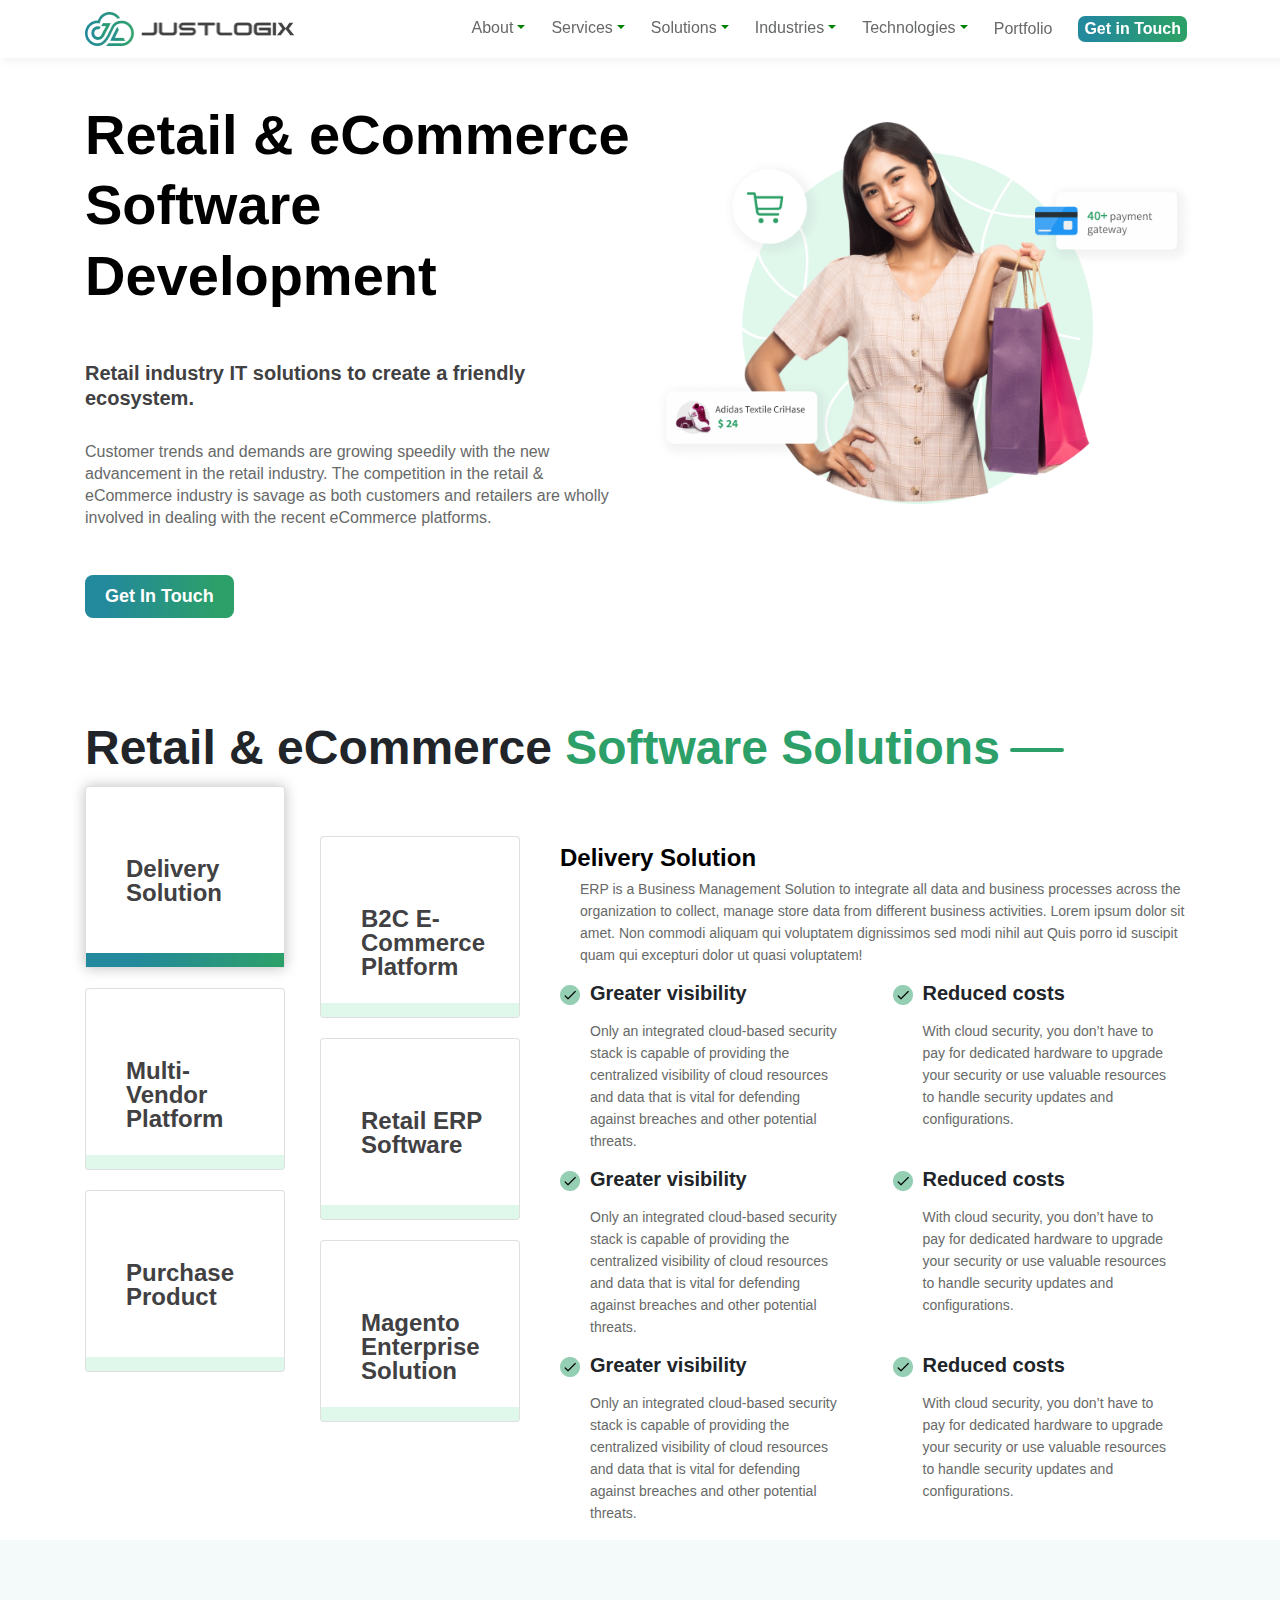
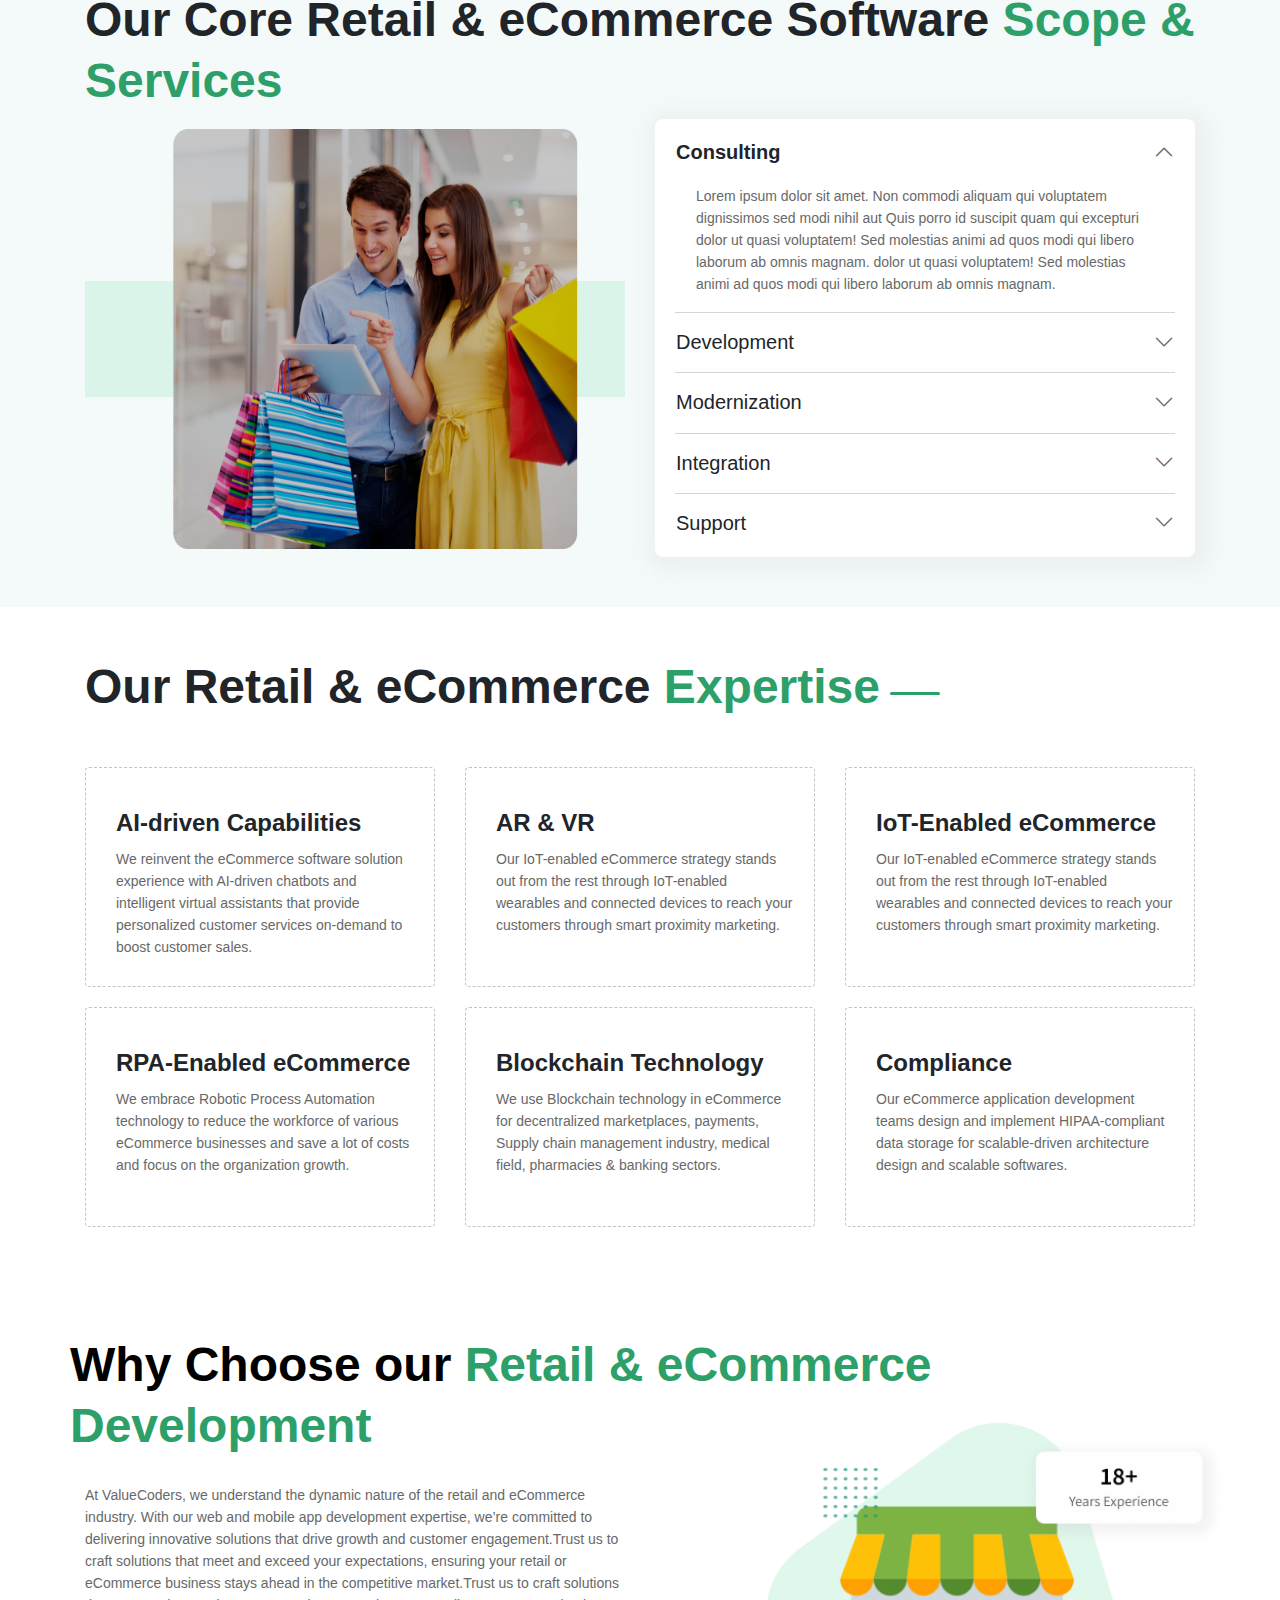
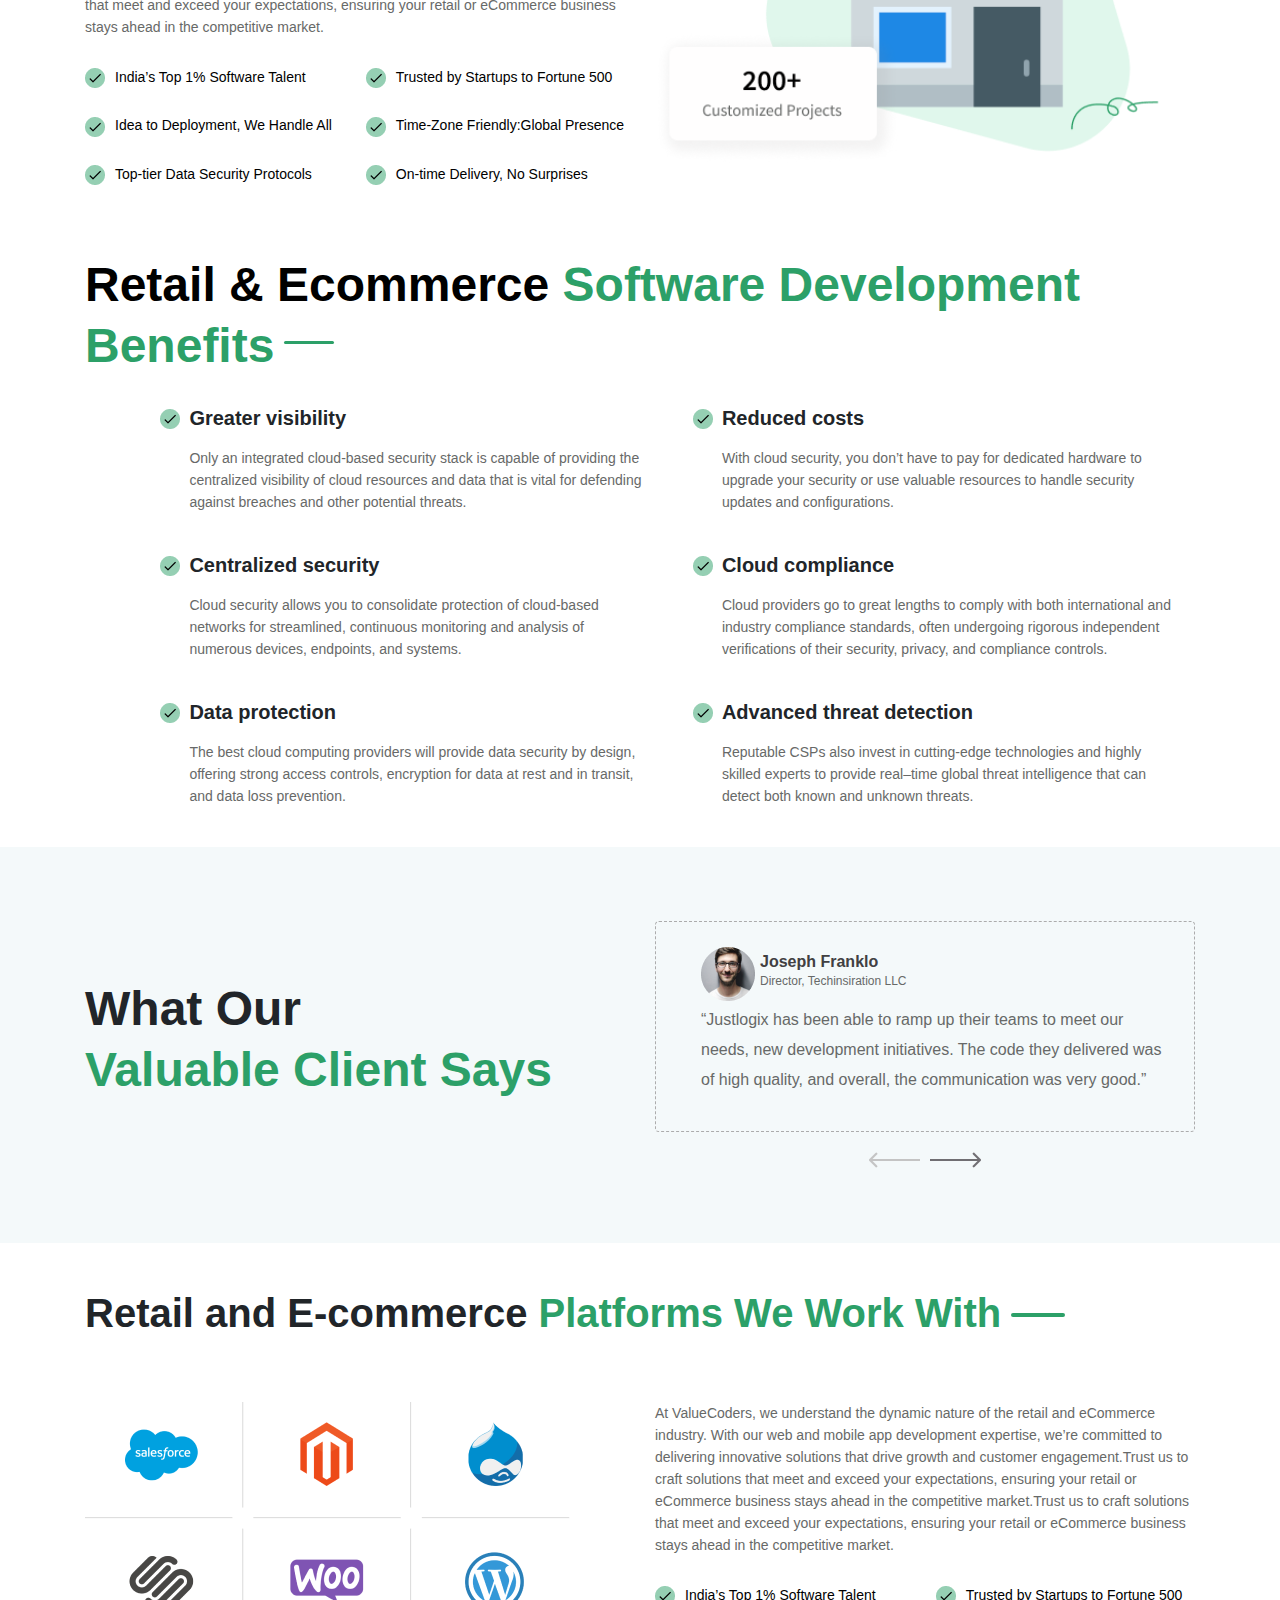
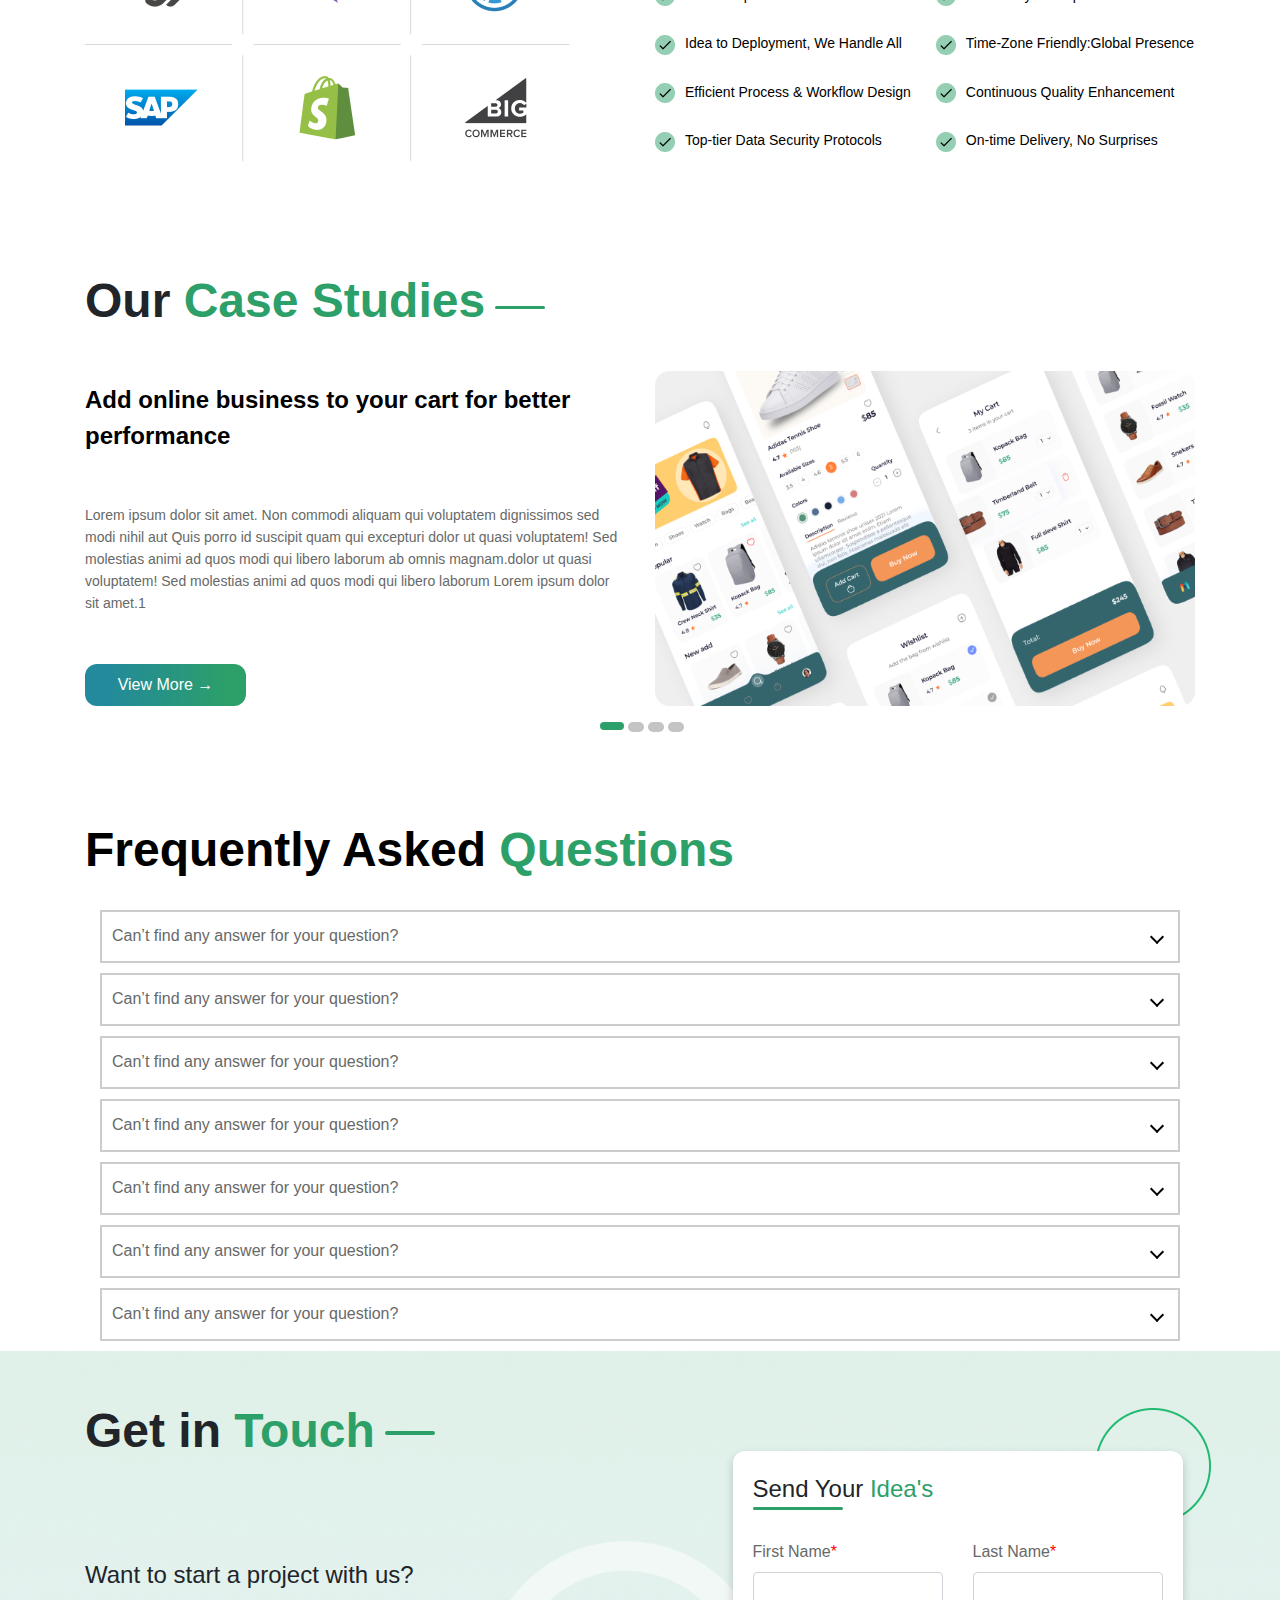
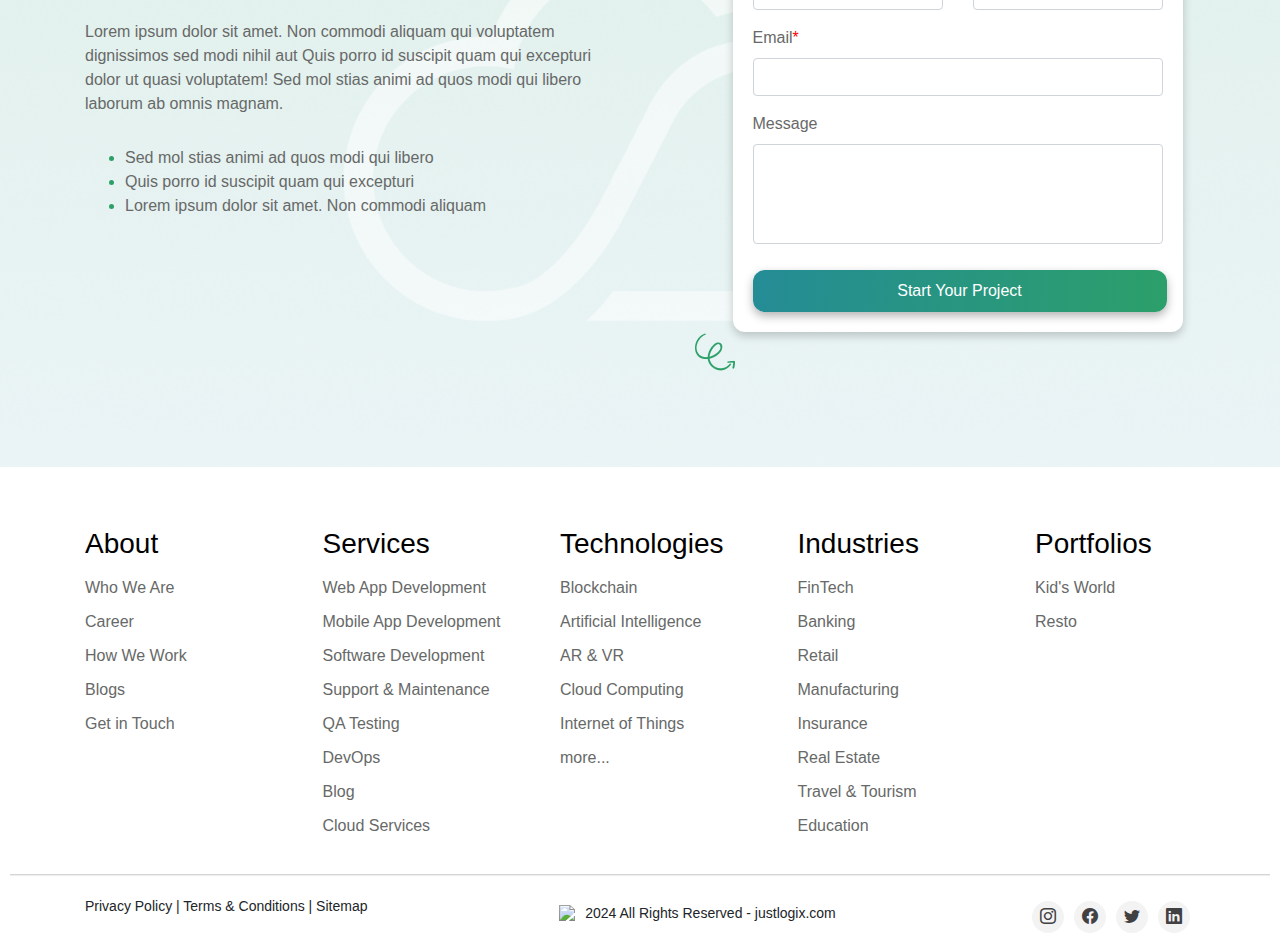
==== index.html @ 4137e814 "Update index.html" ====
<!DOCTYPE html>
<html lang="en">

<head>
    <meta charset="UTF-8">
    <meta name="viewport" content="width=device-width, initial-scale=1.0">
    <title>Industies Retail</title>
    <link rel="stylesheet" href="./inductries.css">
    <link href="https://stackpath.bootstrapcdn.com/bootstrap/4.5.2/css/bootstrap.min.css" rel="stylesheet"
        integrity="sha384-JcKb8q3iqJ61gNV9KGb8thSsNjpSL0n8PARn9HuZOnIxN0hoP+VmmDGMN5t9UJ0Z" crossorigin="anonymous">

</head>
<link rel="stylesheet" href="https://cdn.jsdelivr.net/npm/bootstrap@5.3.2/dist/css/bootstrap.min.css"
    integrity="sha384-T3c6CoIi6uLrA9TneNEoa7RxnatzjcDSCmG1MXxSR1GAsXEV/Dwwykc2MPK8M2HN" crossorigin="anonymous">
<!-- Add Hammer.js library for swipe functionality -->
<script src="https://cdnjs.cloudflare.com/ajax/libs/hammer.js/2.0.8/hammer.min.js"></script>

<link rel="stylesheet" href="https://stackpath.bootstrapcdn.com/bootstrap/4.5.2/css/bootstrap.min.css">
<link href="https://cdn.jsdelivr.net/npm/bootstrap-icons/font/bootstrap-icons.css" rel="stylesheet">
<link rel="stylesheet" href="https://cdnjs.cloudflare.com/ajax/libs/font-awesome/5.15.3/css/all.min.css">
<script src="https://kit.fontawesome.com/a076d05399.js" crossorigin="anonymous"></script>
<style>
    /* Navbar button styles */

    .dropdown-toggle::after {
        border-top-color: green;
    }

    /* Custom CSS to change carousel control button color to green */
    .carousel-control-prev,
    .carousel-control-next {
        background-color: green;
    }

    /* Custom CSS to change carousel control button icon color to white */
    .carousel-control-prev-icon,
    .carousel-control-next-icon {
        background-color: white;
    }


    .bold-text {
  font-weight: bold;
}
</style>

<body>

    <nav class="navbar navbar-expand-lg navbar-light fixed-top"
        style="background-color: white; height: auto; box-shadow: 4px 4px 8px 0px rgba(0, 0, 0, 0.05); margin-bottom: 1px !important;">
        <div class="container">
            <a class="navbar-brand" href="#" style="padding: 0;">
                <img src="./images/Logo.png" alt="Logo" class="nav-logo">
            </a>
            <button class="navbar-toggler" type="button" data-toggle="collapse" data-target="#navbarSupportedContent"
                aria-controls="navbarSupportedContent" aria-expanded="false" aria-label="Toggle navigation">
                <span class="navbar-toggler-icon" style="border: none;"></span>
            </button>

            <div class="sidebar">
                <div class="sidebar-header">
                    <a class="navbar-brand" href="#" style="padding: 0;">
                        <img src="./images/Logo.png" alt="Logo" class="nav-logo-sidebar">
                    </a>
                    <span class="cancel-icon" onclick="closeSidebar()">&times;</span>
                </div>
                <ul class="navbar-nav" id="nav-sidebar-ul">
                    <li class="nav-item">
                        <a class="nav-link d-flex justify-content-between align-items-center" id="nav-a" href="#"
                            onclick="toggleDropdown('about')">About <i id="about-icon"
                                class="fas bi-chevron-down about-icon"></i></a>
                        <div id="about-dropdown" class="dropdown-menu" aria-labelledby="navbarDropdownAbout"
                            style="display: none;">
                            <a class="dropdown-item" href="#">JustLogix</a>
                            <a class="dropdown-item" href="#">Skein Technologies</a>
                            <a class="dropdown-item" href="#">Management</a>
                            <div class="dropdown-divider"></div>
                            <a class="dropdown-item" href="#">Product</a>
                        </div>
                    </li>
                    <hr class="footer-line" style="margin-top: 0px !important;">
                    <li class="nav-item" style="margin-top: -20px !important;">
                        <a class="nav-link d-flex justify-content-between align-items-center" id="nav-a" href="#"
                            onclick="toggleDropdown('services')">Services <i id="services-icon"
                                class="fas bi-chevron-down"></i></a>
                        <div id="services-dropdown" class="dropdown-menu" aria-labelledby="navbarDropdownServices"
                            style="display: none;">
                            <a class="dropdown-item" href="../Webapp/webapp.html">WebApp</a>
                            <a class="dropdown-item" href="#">Home</a>
                            <a class="dropdown-item" href="#">Management</a>
                            <div class="dropdown-divider"></div>
                            <a class="dropdown-item" href="#">Product</a>
                        </div>
                    </li>
                    <hr class="footer-line" style="margin-top: 0px !important;">
                    <li class="nav-item" style="margin-top: -20px !important;">
                        <a class="nav-link d-flex justify-content-between align-items-center" id="nav-a" href="#"
                            onclick="toggleDropdown('Technologies')">Technologies <i id="services-icon"
                                class="fas bi-chevron-down"></i></a>
                        <div id="Technologies-dropdown" class="dropdown-menu"
                            aria-labelledby="navbarDropdownTechnologies" style="display: none;">
                            <a class="dropdown-item" href="../Webapp/webapp.html">WebApp</a>
                            <a class="dropdown-item" href="#">Home</a>
                            <a class="dropdown-item" href="#">Management</a>
                            <div class="dropdown-divider"></div>
                            <a class="dropdown-item" href="#">Product</a>
                        </div>
                    </li>
                    <hr class="footer-line" style="margin-top: 0px !important;">

                    <li class="nav-item" style="margin-top: -20px !important;">
                        <a class="nav-link d-flex justify-content-between align-items-center" id="nav-a" href="#"
                            onclick="toggleDropdown('Industries')">Industries <i id="services-icon"
                                class="fas bi-chevron-down"></i></a>
                        <div id="Industries-dropdown" class="dropdown-menu" aria-labelledby="navbarDropdownIndustries"
                            style="display: none;">
                            <a class="dropdown-item" href="../Webapp/webapp.html">WebApp</a>
                            <a class="dropdown-item" href="#">Home</a>
                            <a class="dropdown-item" href="#">Management</a>
                            <div class="dropdown-divider"></div>
                            <a class="dropdown-item" href="#">Product</a>
                        </div>
                    </li>
                    <hr class="footer-line" style="margin-top: 0px !important;">

                    <li class="nav-item" style="margin-top: -20px !important;">
                        <a class="nav-link d-flex justify-content-between align-items-center" id="nav-a" href="#"
                            onclick="toggleDropdown('Portfolios')">Portfolios
                             <!-- <i id="services-icon"
                                class="fas bi-chevron-down"></i> -->
                            </a>
                        <!-- <div id="Portfolios-dropdown" class="dropdown-menu" aria-labelledby="navbarDropdownPortfolios"
                            style="display: none;">
                            <a class="dropdown-item" href="../Webapp/webapp.html">WebApp</a>
                            <a class="dropdown-item" href="#">Home</a>
                            <a class="dropdown-item" href="#">Management</a>
                            <div class="dropdown-divider"></div>
                            <a class="dropdown-item" href="#">Product</a>
                        </div> -->
                    </li>
                    <hr class="footer-line" style="margin-top: 0px !important;">
                    <li class="nav-item">
                        <a class="nav-link" href="#"><button type="button" class="navbar-button">Get in
                                Touch</button></a>
                    </li>

                </ul>
            </div>

            <div class="collapse navbar-collapse">
                <ul class="navbar-nav ml-auto"
                    style="font-weight: 400; font-family: 'Source Sans Pro', sans-serif; gap: 10px !important;">
                    <li class="nav-item dropdown">
                        <a class="nav-link dropdown-toggle" href="#" id="navbarDropdownSolutions" role="button"
                            data-toggle="dropdown" aria-haspopup="true" aria-expanded="false">About</a>
                        <div class="dropdown-menu" aria-labelledby="navbarDropdownSolutions">
                            <a class="dropdown-item" href="../Webapp/webapp.html">WebApp</a>
                            <a class="dropdown-item" href="#">Home</a>
                            <a class="dropdown-item" href="#">Management</a>
                            <div class="dropdown-divider"></div>
                            <a class="dropdown-item" href="#">Product</a>
                        </div>
                    </li>
                    <li class="nav-item dropdown">
                        <a class="nav-link dropdown-toggle" href="#" id="navbarDropdownSolutions" role="button"
                            data-toggle="dropdown" aria-haspopup="true" aria-expanded="false">Services</a>
                        <div class="dropdown-menu" aria-labelledby="navbarDropdownSolutions">
                            <a class="dropdown-item" href="../Webapp/webapp.html">WebApp</a>
                            <a class="dropdown-item" href="#">Home</a>
                            <a class="dropdown-item" href="#">Management</a>
                            <div class="dropdown-divider"></div>
                            <a class="dropdown-item" href="#">Product</a>
                        </div>
                    </li>
                    <li class="nav-item dropdown">
                        <a class="nav-link dropdown-toggle" href="#" id="navbarDropdownIndustries" role="button"
                            data-toggle="dropdown" aria-haspopup="true" aria-expanded="false">Solutions</a>
                        <div class="dropdown-menu" aria-labelledby="navbarDropdownIndustries">
                            <a class="dropdown-item" href="../Webapp/webapp.html">WebApp</a>
                            <a class="dropdown-item" href="#">Home</a>
                            <a class="dropdown-item" href="#">Management</a>
                            <div class="dropdown-divider"></div>
                            <a class="dropdown-item" href="#">Product</a>
                        </div>
                    </li>
                    <li class="nav-item dropdown">
                        <a class="nav-link dropdown-toggle" href="#" id="navbarDropdownTechnologies" role="button"
                            data-toggle="dropdown" aria-haspopup="true" aria-expanded="false">Industries</a>
                        <div class="dropdown-menu" aria-labelledby="navbarDropdownTechnologies">
                            <a class="dropdown-item" href="../Webapp/webapp.html">WebApp</a>
                            <a class="dropdown-item" href="#">Home</a>
                            <a class="dropdown-item" href="#">Management</a>
                            <div class="dropdown-divider"></div>
                            <a class="dropdown-item" href="#">Product</a>
                        </div>
                    </li>
                    <li class="nav-item dropdown">
                        <a class="nav-link dropdown-toggle" href="#" id="navbarDropdownPortfolio" role="button"
                            data-toggle="dropdown" aria-haspopup="true" aria-expanded="false">Technologies</a>
                        <div class="dropdown-menu" aria-labelledby="navbarDropdownPortfolio">
                            <a class="dropdown-item" href="../Webapp/webapp.html">WebApp</a>
                            <a class="dropdown-item" href="#">Home</a>
                            <a class="dropdown-item" href="#">Management</a>
                            <div class="dropdown-divider"></div>
                            <a class="dropdown-item" href="#">Product</a>
                        </div>
                    </li>
                    <li class="nav-item dropdown" style="margin-top: 1px !important; color: #676968 !important;">
                        <a class="nav-link dropdown-togglee" href="#" id="navbarDropdownPortfolio" role="button"
                            data-toggle="dropdown" aria-haspopup="true" aria-expanded="false">Portfolio</a>
                        <!-- <div class="dropdown-menu" aria-labelledby="navbarDropdownPortfolio">
                            <a class="dropdown-item" href="../Webapp/webapp.html">WebApp</a>
                            <a class="dropdown-item" href="#">Home</a>
                            <a class="dropdown-item" href="#">Management</a>
                            <div class="dropdown-divider"></div>
                            <a class="dropdown-item" href="#">Product</a>
                        </div> -->
                    </li>
                    <li class="nav-item">
                        <a class="nav-link" href="#"><button type="button" class="navbar_button">Get in
                                Touch</button></a>
                    </li>
                </ul>
            </div>
        </div>
    </nav>
    <script>
        // Function to open sidebar
        function openSidebar() {
            document.querySelector('.sidebar').classList.add('active');
            document.querySelector('body').classList.add('sidebar-open');
        }

        // Function to close sidebar
        function closeSidebar() {
            document.querySelector('.sidebar').classList.remove('active');
            document.querySelector('body').classList.remove('sidebar-open');
        }


        // Function to toggle dropdown
        function toggleDropdown(id) {
            var dropdown = document.getElementById(id + '-dropdown');
            var icon = document.getElementById(id + '-icon');
            if (dropdown.style.display === "none") {
                dropdown.style.display = "block";
                icon.classList.remove('bi-chevron-down');
                icon.classList.add('bi-chevron-up');
            } else {
                dropdown.style.display = "none";
                icon.classList.remove('bi-chevron-up');
                icon.classList.add('bi-chevron-down');
            }
        }

        // Toggle sidebar on navbar toggler click
        document.querySelector('.navbar-toggler').addEventListener('click', function () {
            if (document.querySelector('.sidebar').classList.contains('active')) {
                closeSidebar(); // Close sidebar if already open
            } else {
                openSidebar(); // Open sidebar if closed
            }
        });
    </script>
    <!-- nav bar end-->
    <!-- hero section -->


    <div class="container">
        <div class="retail-main-div">
            <div class="row">
                <div class="col-lg-6 col-md-6 col-sm-12 col-12 ">
                    <h1 class="retail-header"> Retail & eCommerce Software
                        Development</h1>
                    <p class="retail-header-description"> Retail industry IT solutions to create a friendly
                        ecosystem.</p>
                    <p class="retail-header-content">
                        Customer trends and demands are growing speedily with the
                        new advancement in the retail industry. The competition in the
                        retail & eCommerce industry is savage as both customers and retailers are wholly involved
                        in dealing with the recent eCommerce platforms.
                    </p>
                    <div class="retail-button-div">
                        <button type="button" class="retail-button">Get In Touch</button>
                    </div>
                </div>
                <div class="col-lg-6 col-md-6 col-sm-12 col-12">
                    <img src="./images/retail_hero.png" alt="retail_hero" class=" img-fluid retail-img" />
                </div>
            </div>

        </div>
    </div>
    <!-- hero section end-->


    <!-- software solution section -->

    <div class="container">
        <div class="software-solutions">
            <h2 class="software-solutions-header">Retail & eCommerce <span
                    class="software-solutions-header-span">Software Solutions</span></h2>
            <div class="row ">
                <div class="col-md-5" id="first-column">
                    <div class="row">
                        <div class="col-md-12 scrollable-container">
                            <div class="card default-card software-card selected" onclick="showText(1)" id="card1"
                                data-card="1">
                                <div class="card-body">
                                    <p class="card-text">Delivery Solution</p>
                                </div>
                            </div>
                            <div class="card software-card card-adjustment" onclick="showText(2)" id="card2"
                                data-card="2">
                                <div class="card-body">
                                    <p class="card-text">B2C E-Commerce Platform</p>
                                </div>
                            </div>
                            <div class="card software-card card-adjustment2" onclick="showText(3)" id="card3"
                                data-card="3">
                                <div class="card-body">
                                    <p class="card-text">Multi-Vendor Platform</p>
                                </div>
                            </div>
                            <div class="card software-card" onclick="showText(4)" id="card4" data-card="4">
                                <div class="card-body">
                                    <p class="card-text">Retail ERP Software</p>
                                </div>
                            </div>
                            <div class="card software-card card-adjustment2" onclick="showText(5)" id="card5"
                                data-card="5">
                                <div class="card-body">
                                    <p class="card-text">Purchase Product</p>
                                </div>
                            </div>
                            <div class="card software-card" onclick="showText(6)" id="card6" data-card="6">
                                <div class="card-body">
                                    <p class="card-text">Magento Enterprise Solution</p>
                                </div>
                            </div>
                        </div>
                    </div>
                </div>



                <div class="col-md-7" id="second-column">
                    <div id="content-1" style="display: block;">
                        <h1 class="software-solutions-content-header"> Delivery Solution</h1>
                        <p class="software-solutions-content-header-discription">ERP is a Business Management Solution
                            to integrate all data and business processes across the organization to collect, manage
                            store data from different business activities. Lorem ipsum dolor sit amet. Non commodi
                            aliquam qui voluptatem dignissimos sed modi nihil aut Quis porro id suscipit quam qui
                            excepturi dolor ut quasi voluptatem!</p>
                        <div class="row">
                            <div class="col-md-6">
                                <div class="row">
                                    <div class="col-sm-1">
                                        <img src="./images/tick.png" alt="tick" class="software-solutions-img">
                                    </div>
                                    <div class="col-sm-10">
                                        <p class="software-solutions-col-header">Greater visibility</p>
                                        <p class="software-solutions-col-discription">Only an integrated cloud-based
                                            security stack is capable of providing the centralized visibility of cloud
                                            resources and data that is vital for defending against breaches and other
                                            potential threats. </p>
                                    </div>
                                </div>
                            </div>

                            <div class="col-md-6">
                                <div class="row">
                                    <div class="col-sm-1">
                                        <img src="./images/tick.png" alt="tick" class="software-solutions-img">
                                    </div>
                                    <div class="col-sm-10">
                                        <p class="software-solutions-col-header">Reduced costs</p>
                                        <p class="software-solutions-col-discription">With cloud security, you don’t
                                            have to pay for dedicated hardware to upgrade your security or use valuable
                                            resources to handle security updates and configurations. </p>
                                    </div>
                                </div>
                            </div>
                        </div>
                        <div class="row">
                            <div class="col-md-6">
                                <div class="row">
                                    <div class="col-sm-1">
                                        <img src="./images/tick.png" alt="tick" class="software-solutions-img">
                                    </div>
                                    <div class="col-sm-10">
                                        <p class="software-solutions-col-header">Greater visibility</p>
                                        <p class="software-solutions-col-discription">Only an integrated cloud-based
                                            security stack is capable of providing the centralized visibility of cloud
                                            resources and data that is vital for defending against breaches and other
                                            potential threats. </p>
                                    </div>
                                </div>
                            </div>

                            <div class="col-md-6">
                                <div class="row">
                                    <div class="col-sm-1">
                                        <img src="./images/tick.png" alt="tick" class="software-solutions-img">
                                    </div>
                                    <div class="col-sm-10">
                                        <p class="software-solutions-col-header">Reduced costs</p>
                                        <p class="software-solutions-col-discription">With cloud security, you don’t
                                            have to pay for dedicated hardware to upgrade your security or use valuable
                                            resources to handle security updates and configurations. </p>
                                    </div>
                                </div>
                            </div>
                        </div>
                        <div class="row">
                            <div class="col-md-6">
                                <div class="row">
                                    <div class="col-sm-1">
                                        <img src="./images/tick.png" alt="tick" class="software-solutions-img">
                                    </div>
                                    <div class="col-sm-10">
                                        <p class="software-solutions-col-header">Greater visibility</p>
                                        <p class="software-solutions-col-discription">Only an integrated cloud-based
                                            security stack is capable of providing the centralized visibility of cloud
                                            resources and data that is vital for defending against breaches and other
                                            potential threats. </p>
                                    </div>
                                </div>
                            </div>

                            <div class="col-md-6">
                                <div class="row">
                                    <div class="col-sm-1">
                                        <img src="./images/tick.png" alt="tick" class="software-solutions-img">
                                    </div>
                                    <div class="col-sm-10">
                                        <p class="software-solutions-col-header">Reduced costs</p>
                                        <p class="software-solutions-col-discription">With cloud security, you don’t
                                            have to pay for dedicated hardware to upgrade your security or use valuable
                                            resources to handle security updates and configurations. </p>
                                    </div>
                                </div>
                            </div>
                        </div>




                    </div>


                    <div id="content-2" style="display: none;">
                        <h1 class="software-solutions-content-header"> B2C E-Commerce Platform</h1>
                        <p class="software-solutions-content-header-discription">ERP is a Business Management Solution
                            to integrate all data and business processes across the organization to collect, manage
                            store data from different business activities. Lorem ipsum dolor sit amet. Non commodi
                            aliquam qui voluptatem dignissimos sed modi nihil aut Quis porro id suscipit quam qui
                            excepturi dolor ut quasi voluptatem!</p>
                        <div class="row">
                            <div class="col-md-6">
                                <div class="row">
                                    <div class="col-sm-1">
                                        <img src="./images/tick.png" alt="tick" class="software-solutions-img">
                                    </div>
                                    <div class="col-sm-10">
                                        <p class="software-solutions-col-header">Greater visibility</p>
                                        <p class="software-solutions-col-discription">Only an integrated cloud-based
                                            security
                                            stack is capable of providing the centralized visibility of cloud resources
                                            and data
                                            that is vital for defending against breaches and other potential threats.
                                        </p>
                                    </div>
                                </div>
                            </div>

                            <div class="col-md-6">
                                <div class="row">
                                    <div class="col-sm-1">
                                        <img src="./images/tick.png" alt="tick" class="software-solutions-img">
                                    </div>
                                    <div class="col-sm-10">
                                        <p class="software-solutions-col-header">Reduced costs</p>
                                        <p class="software-solutions-col-discription">With cloud security, you don’t
                                            have to pay
                                            for dedicated hardware to upgrade your security or use valuable resources to
                                            handle
                                            security updates and configurations. </p>
                                    </div>
                                </div>
                            </div>
                        </div>
                        <div class="row">
                            <div class="col-md-6">
                                <div class="row">
                                    <div class="col-sm-1">
                                        <img src="./images/tick.png" alt="tick" class="software-solutions-img">
                                    </div>
                                    <div class="col-sm-10">
                                        <p class="software-solutions-col-header">Greater visibility</p>
                                        <p class="software-solutions-col-discription">Only an integrated cloud-based
                                            security
                                            stack is capable of providing the centralized visibility of cloud resources
                                            and data
                                            that is vital for defending against breaches and other potential threats.
                                        </p>
                                    </div>
                                </div>
                            </div>

                            <div class="col-md-6">
                                <div class="row">
                                    <div class="col-sm-1">
                                        <img src="./images/tick.png" alt="tick" class="software-solutions-img">
                                    </div>
                                    <div class="col-sm-10">
                                        <p class="software-solutions-col-header">Reduced costs</p>
                                        <p class="software-solutions-col-discription">With cloud security, you don’t
                                            have to pay
                                            for dedicated hardware to upgrade your security or use valuable resources to
                                            handle
                                            security updates and configurations. </p>
                                    </div>
                                </div>
                            </div>
                        </div>
                        <div class="row">
                            <div class="col-md-6">
                                <div class="row">
                                    <div class="col-sm-1">
                                        <img src="./images/tick.png" alt="tick" class="software-solutions-img">
                                    </div>
                                    <div class="col-sm-10">
                                        <p class="software-solutions-col-header">Greater visibility</p>
                                        <p class="software-solutions-col-discription">Only an integrated cloud-based
                                            security
                                            stack is capable of providing the centralized visibility of cloud resources
                                            and data
                                            that is vital for defending against breaches and other potential threats.
                                        </p>
                                    </div>
                                </div>
                            </div>

                            <div class="col-md-6">
                                <div class="row">
                                    <div class="col-sm-1">
                                        <img src="./images/tick.png" alt="tick" class="software-solutions-img">
                                    </div>
                                    <div class="col-sm-10">
                                        <p class="software-solutions-col-header">Reduced costs</p>
                                        <p class="software-solutions-col-discription">With cloud security, you don’t
                                            have to pay
                                            for dedicated hardware to upgrade your security or use valuable resources to
                                            handle
                                            security updates and configurations. </p>
                                    </div>
                                </div>
                            </div>
                        </div>

                    </div>

                    <div id="content-3" style="display: none;">
                        <h1 class="software-solutions-content-header"> Multi-Vendor Platform</h1>
                        <p class="software-solutions-content-header-discription">ERP is a Business Management Solution
                            to integrate all data and business processes across the organization to collect, manage
                            store data from different business activities. Lorem ipsum dolor sit amet. Non commodi
                            aliquam qui voluptatem dignissimos sed modi nihil aut Quis porro id suscipit quam qui
                            excepturi dolor ut quasi voluptatem!</p>
                        <div class="row">
                            <div class="col-md-6">
                                <div class="row">
                                    <div class="col-sm-1">
                                        <img src="./images/tick.png" alt="tick" class="software-solutions-img">
                                    </div>
                                    <div class="col-sm-10">
                                        <p class="software-solutions-col-header">Greater visibility</p>
                                        <p class="software-solutions-col-discription">Only an integrated cloud-based
                                            security
                                            stack is capable of providing the centralized visibility of cloud resources
                                            and data
                                            that is vital for defending against breaches and other potential threats.
                                        </p>
                                    </div>
                                </div>
                            </div>

                            <div class="col-md-6">
                                <div class="row">
                                    <div class="col-sm-1">
                                        <img src="./images/tick.png" alt="tick" class="software-solutions-img">
                                    </div>
                                    <div class="col-sm-10">
                                        <p class="software-solutions-col-header">Reduced costs</p>
                                        <p class="software-solutions-col-discription">With cloud security, you don’t
                                            have to pay
                                            for dedicated hardware to upgrade your security or use valuable resources to
                                            handle
                                            security updates and configurations. </p>
                                    </div>
                                </div>
                            </div>
                        </div>
                        <div class="row">
                            <div class="col-md-6">
                                <div class="row">
                                    <div class="col-sm-1">
                                        <img src="./images/tick.png" alt="tick" class="software-solutions-img">
                                    </div>
                                    <div class="col-sm-10">
                                        <p class="software-solutions-col-header">Greater visibility</p>
                                        <p class="software-solutions-col-discription">Only an integrated cloud-based
                                            security
                                            stack is capable of providing the centralized visibility of cloud resources
                                            and data
                                            that is vital for defending against breaches and other potential threats.
                                        </p>
                                    </div>
                                </div>
                            </div>

                            <div class="col-md-6">
                                <div class="row">
                                    <div class="col-sm-1">
                                        <img src="./images/tick.png" alt="tick" class="software-solutions-img">
                                    </div>
                                    <div class="col-sm-10">
                                        <p class="software-solutions-col-header">Reduced costs</p>
                                        <p class="software-solutions-col-discription">With cloud security, you don’t
                                            have to pay
                                            for dedicated hardware to upgrade your security or use valuable resources to
                                            handle
                                            security updates and configurations. </p>
                                    </div>
                                </div>
                            </div>
                        </div>
                        <div class="row">
                            <div class="col-md-6">
                                <div class="row">
                                    <div class="col-sm-1">
                                        <img src="./images/tick.png" alt="tick" class="software-solutions-img">
                                    </div>
                                    <div class="col-sm-10">
                                        <p class="software-solutions-col-header">Greater visibility</p>
                                        <p class="software-solutions-col-discription">Only an integrated cloud-based
                                            security
                                            stack is capable of providing the centralized visibility of cloud resources
                                            and data
                                            that is vital for defending against breaches and other potential threats.
                                        </p>
                                    </div>
                                </div>
                            </div>

                            <div class="col-md-6">
                                <div class="row">
                                    <div class="col-sm-1">
                                        <img src="./images/tick.png" alt="tick" class="software-solutions-img">
                                    </div>
                                    <div class="col-sm-10">
                                        <p class="software-solutions-col-header">Reduced costs</p>
                                        <p class="software-solutions-col-discription">With cloud security, you don’t
                                            have to pay
                                            for dedicated hardware to upgrade your security or use valuable resources to
                                            handle
                                            security updates and configurations. </p>
                                    </div>
                                </div>
                            </div>
                        </div>
                    </div>
                    <div id="content-4" style="display: none;">
                        <h1 class="software-solutions-content-header"> Retail ERP Software</h1>
                        <p class="software-solutions-content-header-discription">ERP is a Business Management Solution
                            to integrate all data and business processes across the organization to collect, manage
                            store data from different business activities. Lorem ipsum dolor sit amet. Non commodi
                            aliquam qui voluptatem dignissimos sed modi nihil aut Quis porro id suscipit quam qui
                            excepturi dolor ut quasi voluptatem!</p>
                        <div class="row">
                            <div class="col-md-6">
                                <div class="row">
                                    <div class="col-sm-1">
                                        <img src="./images/tick.png" alt="tick" class="software-solutions-img">
                                    </div>
                                    <div class="col-sm-10">
                                        <p class="software-solutions-col-header">Greater visibility</p>
                                        <p class="software-solutions-col-discription">Only an integrated cloud-based
                                            security
                                            stack is capable of providing the centralized visibility of cloud resources
                                            and data
                                            that is vital for defending against breaches and other potential threats.
                                        </p>
                                    </div>
                                </div>
                            </div>

                            <div class="col-md-6">
                                <div class="row">
                                    <div class="col-sm-1">
                                        <img src="./images/tick.png" alt="tick" class="software-solutions-img">
                                    </div>
                                    <div class="col-sm-10">
                                        <p class="software-solutions-col-header">Reduced costs</p>
                                        <p class="software-solutions-col-discription">With cloud security, you don’t
                                            have to pay
                                            for dedicated hardware to upgrade your security or use valuable resources to
                                            handle
                                            security updates and configurations. </p>
                                    </div>
                                </div>
                            </div>
                        </div>
                        <div class="row">
                            <div class="col-md-6">
                                <div class="row">
                                    <div class="col-sm-1">
                                        <img src="./images/tick.png" alt="tick" class="software-solutions-img">
                                    </div>
                                    <div class="col-sm-10">
                                        <p class="software-solutions-col-header">Greater visibility</p>
                                        <p class="software-solutions-col-discription">Only an integrated cloud-based
                                            security
                                            stack is capable of providing the centralized visibility of cloud resources
                                            and data
                                            that is vital for defending against breaches and other potential threats.
                                        </p>
                                    </div>
                                </div>
                            </div>

                            <div class="col-md-6">
                                <div class="row">
                                    <div class="col-sm-1">
                                        <img src="./images/tick.png" alt="tick" class="software-solutions-img">
                                    </div>
                                    <div class="col-sm-10">
                                        <p class="software-solutions-col-header">Reduced costs</p>
                                        <p class="software-solutions-col-discription">With cloud security, you don’t
                                            have to pay
                                            for dedicated hardware to upgrade your security or use valuable resources to
                                            handle
                                            security updates and configurations. </p>
                                    </div>
                                </div>
                            </div>
                        </div>
                        <div class="row">
                            <div class="col-md-6">
                                <div class="row">
                                    <div class="col-sm-1">
                                        <img src="./images/tick.png" alt="tick" class="software-solutions-img">
                                    </div>
                                    <div class="col-sm-10">
                                        <p class="software-solutions-col-header">Greater visibility</p>
                                        <p class="software-solutions-col-discription">Only an integrated cloud-based
                                            security
                                            stack is capable of providing the centralized visibility of cloud resources
                                            and data
                                            that is vital for defending against breaches and other potential threats.
                                        </p>
                                    </div>
                                </div>
                            </div>

                            <div class="col-md-6">
                                <div class="row">
                                    <div class="col-sm-1">
                                        <img src="./images/tick.png" alt="tick" class="software-solutions-img">
                                    </div>
                                    <div class="col-sm-10">
                                        <p class="software-solutions-col-header">Reduced costs</p>
                                        <p class="software-solutions-col-discription">With cloud security, you don’t
                                            have to pay
                                            for dedicated hardware to upgrade your security or use valuable resources to
                                            handle
                                            security updates and configurations. </p>
                                    </div>
                                </div>
                            </div>
                        </div>
                    </div>
                    <div id="content-5" style="display: none;">
                        <h1 class="software-solutions-content-header"> Purchase Customized Product</h1>
                        <p class="software-solutions-content-header-discription">ERP is a Business Management Solution
                            to integrate all data and business processes across the organization to collect, manage
                            store data from different business activities. Lorem ipsum dolor sit amet. Non commodi
                            aliquam qui voluptatem dignissimos sed modi nihil aut Quis porro id suscipit quam qui
                            excepturi dolor ut quasi voluptatem!</p>
                        <div class="row">
                            <div class="col-md-6">
                                <div class="row">
                                    <div class="col-sm-1">
                                        <img src="./images/tick.png" alt="tick" class="software-solutions-img">
                                    </div>
                                    <div class="col-sm-10">
                                        <p class="software-solutions-col-header">Greater visibility</p>
                                        <p class="software-solutions-col-discription">Only an integrated cloud-based
                                            security
                                            stack is capable of providing the centralized visibility of cloud resources
                                            and data
                                            that is vital for defending against breaches and other potential threats.
                                        </p>
                                    </div>
                                </div>
                            </div>

                            <div class="col-md-6">
                                <div class="row">
                                    <div class="col-sm-1">
                                        <img src="./images/tick.png" alt="tick" class="software-solutions-img">
                                    </div>
                                    <div class="col-sm-10">
                                        <p class="software-solutions-col-header">Reduced costs</p>
                                        <p class="software-solutions-col-discription">With cloud security, you don’t
                                            have to pay
                                            for dedicated hardware to upgrade your security or use valuable resources to
                                            handle
                                            security updates and configurations. </p>
                                    </div>
                                </div>
                            </div>
                        </div>
                        <div class="row">
                            <div class="col-md-6">
                                <div class="row">
                                    <div class="col-sm-1">
                                        <img src="./images/tick.png" alt="tick" class="software-solutions-img">
                                    </div>
                                    <div class="col-sm-10">
                                        <p class="software-solutions-col-header">Greater visibility</p>
                                        <p class="software-solutions-col-discription">Only an integrated cloud-based
                                            security
                                            stack is capable of providing the centralized visibility of cloud resources
                                            and data
                                            that is vital for defending against breaches and other potential threats.
                                        </p>
                                    </div>
                                </div>
                            </div>

                            <div class="col-md-6">
                                <div class="row">
                                    <div class="col-sm-1">
                                        <img src="./images/tick.png" alt="tick" class="software-solutions-img">
                                    </div>
                                    <div class="col-sm-10">
                                        <p class="software-solutions-col-header">Reduced costs</p>
                                        <p class="software-solutions-col-discription">With cloud security, you don’t
                                            have to pay
                                            for dedicated hardware to upgrade your security or use valuable resources to
                                            handle
                                            security updates and configurations. </p>
                                    </div>
                                </div>
                            </div>
                        </div>
                        <div class="row">
                            <div class="col-md-6">
                                <div class="row">
                                    <div class="col-sm-1">
                                        <img src="./images/tick.png" alt="tick" class="software-solutions-img">
                                    </div>
                                    <div class="col-sm-10">
                                        <p class="software-solutions-col-header">Greater visibility</p>
                                        <p class="software-solutions-col-discription">Only an integrated cloud-based
                                            security
                                            stack is capable of providing the centralized visibility of cloud resources
                                            and data
                                            that is vital for defending against breaches and other potential threats.
                                        </p>
                                    </div>
                                </div>
                            </div>

                            <div class="col-md-6">
                                <div class="row">
                                    <div class="col-sm-1">
                                        <img src="./images/tick.png" alt="tick" class="software-solutions-img">
                                    </div>
                                    <div class="col-sm-10">
                                        <p class="software-solutions-col-header">Reduced costs</p>
                                        <p class="software-solutions-col-discription">With cloud security, you don’t
                                            have to pay
                                            for dedicated hardware to upgrade your security or use valuable resources to
                                            handle
                                            security updates and configurations. </p>
                                    </div>
                                </div>
                            </div>
                        </div>
                    </div>
                    <div id="content-6" style="display: none;">
                        <h1 class="software-solutions-content-header"> Magento Enterprise Solution</h1>
                        <p class="software-solutions-content-header-discription">ERP is a Business Management Solution
                            to integrate all data and business processes across the organization to collect, manage
                            store data from different business activities. Lorem ipsum dolor sit amet. Non commodi
                            aliquam qui voluptatem dignissimos sed modi nihil aut Quis porro id suscipit quam qui
                            excepturi dolor ut quasi voluptatem!</p>
                        <div class="row">
                            <div class="col-md-6">
                                <div class="row">
                                    <div class="col-sm-1">
                                        <img src="./images/tick.png" alt="tick" class="software-solutions-img">
                                    </div>
                                    <div class="col-sm-10">
                                        <p class="software-solutions-col-header">Greater visibility</p>
                                        <p class="software-solutions-col-discription">Only an integrated cloud-based
                                            security
                                            stack is capable of providing the centralized visibility of cloud resources
                                            and data
                                            that is vital for defending against breaches and other potential threats.
                                        </p>
                                    </div>
                                </div>
                            </div>

                            <div class="col-md-6">
                                <div class="row">
                                    <div class="col-sm-1">
                                        <img src="./images/tick.png" alt="tick" class="software-solutions-img">
                                    </div>
                                    <div class="col-sm-10">
                                        <p class="software-solutions-col-header">Reduced costs</p>
                                        <p class="software-solutions-col-discription">With cloud security, you don’t
                                            have to pay
                                            for dedicated hardware to upgrade your security or use valuable resources to
                                            handle
                                            security updates and configurations. </p>
                                    </div>
                                </div>
                            </div>
                        </div>
                        <div class="row">
                            <div class="col-md-6">
                                <div class="row">
                                    <div class="col-sm-1">
                                        <img src="./images/tick.png" alt="tick" class="software-solutions-img">
                                    </div>
                                    <div class="col-sm-10">
                                        <p class="software-solutions-col-header">Greater visibility</p>
                                        <p class="software-solutions-col-discription">Only an integrated cloud-based
                                            security
                                            stack is capable of providing the centralized visibility of cloud resources
                                            and data
                                            that is vital for defending against breaches and other potential threats.
                                        </p>
                                    </div>
                                </div>
                            </div>

                            <div class="col-md-6">
                                <div class="row">
                                    <div class="col-sm-1">
                                        <img src="./images/tick.png" alt="tick" class="software-solutions-img">
                                    </div>
                                    <div class="col-sm-10">
                                        <p class="software-solutions-col-header">Reduced costs</p>
                                        <p class="software-solutions-col-discription">With cloud security, you don’t
                                            have to pay
                                            for dedicated hardware to upgrade your security or use valuable resources to
                                            handle
                                            security updates and configurations. </p>
                                    </div>
                                </div>
                            </div>
                        </div>
                        <div class="row">
                            <div class="col-md-6">
                                <div class="row">
                                    <div class="col-sm-1">
                                        <img src="./images/tick.png" alt="tick" class="software-solutions-img">
                                    </div>
                                    <div class="col-sm-10">
                                        <p class="software-solutions-col-header">Greater visibility</p>
                                        <p class="software-solutions-col-discription">Only an integrated cloud-based
                                            security
                                            stack is capable of providing the centralized visibility of cloud resources
                                            and data
                                            that is vital for defending against breaches and other potential threats.
                                        </p>
                                    </div>
                                </div>
                            </div>

                            <div class="col-md-6">
                                <div class="row">
                                    <div class="col-sm-1">
                                        <img src="./images/tick.png" alt="tick" class="software-solutions-img">
                                    </div>
                                    <div class="col-sm-10">
                                        <p class="software-solutions-col-header">Reduced costs</p>
                                        <p class="software-solutions-col-discription">With cloud security, you don’t
                                            have to pay
                                            for dedicated hardware to upgrade your security or use valuable resources to
                                            handle
                                            security updates and configurations. </p>
                                    </div>
                                </div>
                            </div>
                        </div>
                    </div>
                </div>
            </div>





        </div>

    </div>



    <script>
        function showText(cardNumber) {
            // Hide all content divs
            var contentDivs = document.querySelectorAll("[id^='content-']");
            contentDivs.forEach(function (div) {
                div.style.display = "none";
            });

            // Show the selected content div
            var selectedContentDiv = document.getElementById("content-" + cardNumber);
            selectedContentDiv.style.display = "block";

            // Remove 'selected' class from all cards
            var cards = document.querySelectorAll(".card");
            cards.forEach(function (card) {
                card.classList.remove("selected");
            });

            // Add 'selected' class to the clicked card
            var clickedCard = document.getElementById("card" + cardNumber);
            clickedCard.classList.add("selected");

            // Display card number
            displayCardNumber();
        }

        function displayCardNumber() {
            var cards = document.querySelectorAll(".card");
            cards.forEach(function (card) {
                card.addEventListener("mouseover", function () {
                    var cardNumber = this.getAttribute("data-card");
                    var cardText = document.createElement("p");
                    cardText.textContent = cardNumber;
                    cardText.classList.add("card-number");
                    this.appendChild(cardText);
                });

                card.addEventListener("mouseout", function () {
                    var cardNumber = this.querySelector(".card-number");
                    if (cardNumber) {
                        cardNumber.remove();
                    }
                });
            });
        }

        // Call displayCardNumber initially to show card numbers
        displayCardNumber();
    </script>


    <script>
        function showText(cardNumber) {
            // Hide all content divs
            var contentDivs = document.querySelectorAll("[id^='content-']");
            contentDivs.forEach(function (div) {
                div.style.display = "none";
            });

            // Show the selected content div
            var selectedContentDiv = document.getElementById("content-" + cardNumber);
            selectedContentDiv.style.display = "block";

            // Remove 'selected' class from all cards
            var cards = document.querySelectorAll(".card");
            cards.forEach(function (card) {
                card.classList.remove("selected");
            });

            // Add 'selected' class to the clicked card
            var clickedCard = document.getElementById("card" + cardNumber);
            clickedCard.classList.add("selected");

            // Display card number only on the selected card
            var cardText = document.createElement("p");
            cardText.textContent = cardNumber;
            cardText.classList.add("card-number");
            clickedCard.appendChild(cardText);

            // Remove card number from other cards
            cards.forEach(function (card) {
                if (card !== clickedCard) {
                    var otherCardNumber = card.querySelector(".card-number");
                    if (otherCardNumber) {
                        otherCardNumber.remove();
                    }
                }
            });
        }
    </script>


    <!-- software solutions section end-->
    <!-- scope  -->


    <div class="scope-top-div">
        <div class="container ">
            <h2 class="scope-header">
                Our Core Retail & eCommerce Software <span class="scope-header-span">Scope & Services</span>
            </h2>
            <div class="row">
                <div class="col-lg-6 col-md-6 col-sm-12 col-12 ">
                    <img src="./images/scope.png" alt="scope" class="img-fluid scope-image">
                    <img src="./images/scope mobile.png" alt="scope" class="img-fluid  scopemobile-image">

                </div>
                <div class="col-lg-6 col-md-6 col-sm-12 col-12 " style="padding-bottom: 50px !important;">
                    <div id="accordion">
                        <div class="card scope-main-card">
                            <div class="card scope-card">
                                <div class="scope-card-header" id="headingOne" data-toggle="collapse"
                                    data-target="#collapseOne" aria-expanded="true" aria-controls="collapseOne">
                                    <h5 class="mb-0 scope-card-header-text">
                                        Consulting
                                        <i class="bi bi-chevron-down  float-right scope-icon"></i>

                                    </h5>

                                </div>

                                <div id="collapseOne" class="collapse  show scope-card-body"
                                    aria-labelledby="headingOne" data-parent="#accordion">
                                    <div class="card-body scope-card-content">
                                        Lorem ipsum dolor sit amet. Non commodi aliquam qui voluptatem dignissimos sed
                                        modi
                                        nihil aut Quis porro id suscipit quam qui excepturi dolor ut quasi voluptatem!
                                        Sed
                                        molestias animi ad quos modi qui libero laborum ab omnis magnam. dolor ut quasi
                                        voluptatem! Sed molestias animi ad quos modi qui libero laborum ab omnis magnam.
                                    </div>
                                </div>
                            </div>
                            <hr class="scope-line">
                            <div class="card scope-card">
                                <div class=" scope-card-header" id="headingTwo" data-toggle="collapse"
                                    data-target="#collapseTwo" aria-expanded="false" aria-controls="collapseTwo">
                                    <h5 class="mb-0 scope-card-header-text">
                                        Development
                                        <i class="bi bi-chevron-down float-right scope-icon"></i>
                                    </h5>
                                </div>
                                <div id="collapseTwo" class="collapse scope-card-body" aria-labelledby="headingTwo"
                                    data-parent="#accordion">
                                    <div class="card-body scope-card-content">
                                        Content for Heading 2
                                    </div>
                                </div>
                            </div>
                            <hr class="scope-line">

                            <div class="card scope-card">
                                <div class=" scope-card-header" id="headingThree" data-toggle="collapse"
                                    data-target="#collapseThree" aria-expanded="false" aria-controls="collapseThree">
                                    <h5 class="mb-0 scope-card-header-text ">
                                        Modernization
                                        <i class="bi bi-chevron-down float-right scope-icon"></i>
                                    </h5>
                                </div>
                                <div id="collapseThree" class="collapse scope-card-body" aria-labelledby="headingThree"
                                    data-parent="#accordion">
                                    <div class="card-body scope-card-content">
                                        Content for Heading 2
                                    </div>
                                </div>
                            </div>
                            <hr class="scope-line">

                            <div class="card scope-card">
                                <div class=" scope-card-header" id="headingfour" data-toggle="collapse"
                                    data-target="#collapsefour" aria-expanded="false" aria-controls="collapsefour">
                                    <h5 class="mb-0 scope-card-header-text">
                                        Integration
                                        <i class="bi bi-chevron-down float-right scope-icon"></i>
                                    </h5>
                                </div>
                                <div id="collapsefour" class="collapse scope-card-body" aria-labelledby="headingfour"
                                    data-parent="#accordion">
                                    <div class="card-body scope-card-content">
                                        Content for Heading 2
                                    </div>
                                </div>
                            </div>
                            <hr class="scope-line">

                            <div class="card scope-card">
                                <div class=" scope-card-header" id="headingFive" data-toggle="collapse"
                                    data-target="#collapseFive" aria-expanded="false" aria-controls="collapseFive">
                                    <h5 class="mb-0 scope-card-header-text">
                                        Support
                                        <i class="bi bi-chevron-down float-right scope-icon"></i>
                                    </h5>
                                </div>
                                <div id="collapseFive" class="collapse scope-card-body" aria-labelledby="headingFive"
                                    data-parent="#accordion">
                                    <div class="card-body scope-card-content">
                                        Lorem ipsum dolor sit amet. Non commodi aliquam qui voluptatem dignissimos sed
                                        modi
                                        nihil aut Quis porro id suscipit quam qui excepturi dolor ut quasi voluptatem!
                                        Sed
                                        molestias animi ad quos modi qui libero laborum ab omnis magnam. dolor ut quasi
                                        voluptatem! Sed molestias animi ad quos modi qui libero laborum ab omnis magnam.
                                    </div>
                                </div>
                            </div>
                        </div>
                    </div>
                </div>
            </div>
        </div>
    </div>

    <!-- 
    <script>
        document.addEventListener("DOMContentLoaded", function () {
            const headings = document.querySelectorAll('.scope-card-header');

            headings.forEach(function (heading, index) {
                heading.addEventListener('click', function () {
                    const collapseId = this.getAttribute('data-target');
                    const collapse = document.querySelector(collapseId);
                    const icon = this.querySelector('i');
                    const headingText = this.querySelector('.scope-card-header-text');

                    const isOpen = collapse.classList.contains('show');

                    // Close any previously opened card except the one being clicked
                    const openedCollapse = document.querySelector('.collapse.show');
                    if (openedCollapse && collapse !== openedCollapse) {
                        openedCollapse.classList.remove('show');
                        const openedHeading = openedCollapse.parentElement.previousElementSibling.querySelector('.scope-card-header');
                        const openedIcon = openedHeading.querySelector('i');
                        const openedHeadingText = openedHeading.querySelector('.scope-card-header-text');
                        openedIcon.classList.remove('bi bi-chevron-up');
                        openedIcon.classList.add('bi bi-chevron-down');
                        openedHeadingText.style.fontWeight = '';
                    }

                    // Toggle the clicked card
                    if (isOpen) {
                        collapse.classList.remove('show');
                        icon.classList.remove('bi bi-chevron-up');
                        icon.classList.add('bi bi-chevron-down');
                        headingText.style.fontWeight = '';
                    } else {
                        collapse.classList.add('show');
                        icon.classList.remove('bi bi-chevron-down');
                        icon.classList.add('bi bi-chevron-up');
                        headingText.style.fontWeight = 'bold'; // Apply font-weight if icon is up
                    }
                });
            });

            const firstHeading = document.querySelector('.scope-card-header[data-target="#collapseOne"]');
            if (firstHeading) {
                const firstCollapse = document.querySelector('#collapseOne');
                const firstIcon = firstHeading.querySelector('i');

                firstCollapse.classList.add('show');
                firstIcon.classList.remove('bi bi-chevron-down');
                firstIcon.classList.add
                'bi bi-chevron-up';
                firstHeading.querySelector('.scope-card-header-text').style.fontWeight = 'bold'; // Set font-weight to bold for the first heading text
            }
        });

    </script> -->



<!-- 
    <script>
        document.addEventListener("DOMContentLoaded", function () {
    var accordions = document.querySelectorAll('.scope-card-header');
    accordions.forEach(function (accordion) {
        // Check if the card is initially open
        var isOpen = accordion.getAttribute('aria-expanded') === 'true';
        var chevron = accordion.querySelector('.scope-icon');
        
        // Toggle the icon based on the initial state
        chevron.classList.toggle('bi-chevron-up', isOpen);
        chevron.classList.toggle('bi-chevron-down', !isOpen);
        
        accordion.addEventListener('click', function () {
            var isCollapsed = accordion.getAttribute('aria-expanded') === 'true';
            
            // Toggle all icons to down initially
            accordions.forEach(function (acc) {
                var icon = acc.querySelector('.scope-icon');
                icon.classList.remove('bi-chevron-up');
                icon.classList.add('bi-chevron-down');
            });
            
            // Toggle the clicked icon accordingly
            chevron.classList.toggle('bi-chevron-up', !isCollapsed);
            chevron.classList.toggle('bi-chevron-down', isCollapsed);
        });
    });
});

    </script> -->
<script>
    document.addEventListener("DOMContentLoaded", function () {
    var accordions = document.querySelectorAll('.scope-card-header');
    accordions.forEach(function (accordion) {
        // Check if the card is initially open
        var isOpen = accordion.getAttribute('aria-expanded') === 'true';
        var chevron = accordion.querySelector('.scope-icon');
        var headerText = accordion.querySelector('.scope-card-header-text');
        
        // Toggle the icon based on the initial state
        chevron.classList.toggle('bi-chevron-up', isOpen);
        chevron.classList.toggle('bi-chevron-down', !isOpen);
        
        // Toggle the bold text class based on the initial state
        headerText.classList.toggle('bold-text', isOpen);
        
        accordion.addEventListener('click', function () {
            var isCollapsed = accordion.getAttribute('aria-expanded') === 'true';
            
            // Toggle all icons to down initially
            accordions.forEach(function (acc) {
                var icon = acc.querySelector('.scope-icon');
                icon.classList.remove('bi-chevron-up');
                icon.classList.add('bi-chevron-down');
            });
            
            // Toggle the clicked icon accordingly
            chevron.classList.toggle('bi-chevron-up', !isCollapsed);
            chevron.classList.toggle('bi-chevron-down', isCollapsed);
            
            // Toggle the bold text class accordingly
            headerText.classList.toggle('bold-text', !isCollapsed);
        });
    });
});

</script>

    <!-- Expertise -->


    <div class="container" >
        <div class="Expertise-top-div">
            <h2 class="Expertise-header">Our Retail & eCommerce <span class="Expertise-header-span">Expertise </span>
            </h2>
            <div class="Expertise-maindiv">
                <div class="row">
                    <div class="col-md-6 col-lg-4">
                        <div class="card expertise-card">
                            <div class="card-body">
                                <h5 class="Expertise-card-title"> AI-driven Capabilities</h5>
                                <p class="Expertise-card-title-text">We reinvent the eCommerce software solution
                                    experience with AI-driven chatbots and intelligent virtual assistants that provide
                                    personalized customer services on-demand to boost customer sales.</p>
                            </div>
                        </div>
                    </div>

                    <div class="col-md-6 col-lg-4">
                        <div class="card expertise-card">
                            <div class="card-body">
                                <h5 class="Expertise-card-title">AR & VR </h5>
                                <p class="Expertise-card-title-text">Our IoT-enabled eCommerce strategy stands out from
                                    the
                                    rest through IoT-enabled wearables and connected devices to reach your customers
                                    through
                                    smart proximity marketing.</p>
                            </div>
                        </div>
                    </div>

                    <div class="col-md-6 col-lg-4">
                        <div class="card expertise-card">
                            <div class="card-body">
                                <h5 class="Expertise-card-title">IoT-Enabled eCommerce</h5>
                                <p class="Expertise-card-title-text">Our IoT-enabled eCommerce strategy stands out from
                                    the
                                    rest through IoT-enabled wearables and connected devices to reach your customers
                                    through
                                    smart proximity marketing.</p>
                            </div>
                        </div>
                    </div>



                    <div class="col-md-6 col-lg-4">
                        <div class="card expertise-card">
                            <div class="card-body">
                                <h5 class="Expertise-card-title">RPA-Enabled eCommerce</h5>
                                <p class="Expertise-card-title-text">We embrace Robotic Process Automation technology to
                                    reduce the workforce of various eCommerce businesses and save a lot of costs and
                                    focus
                                    on the organization growth.</p>
                            </div>
                        </div>
                    </div>
                    <div class="col-md-6 col-lg-4">
                        <div class="card expertise-card">
                            <div class="card-body">
                                <h5 class="Expertise-card-title"> Blockchain Technology</h5>
                                <p class="Expertise-card-title-text">We use Blockchain technology in eCommerce for
                                    decentralized marketplaces, payments, Supply chain management industry, medical
                                    field,
                                    pharmacies & banking sectors.</p>
                            </div>
                        </div>
                    </div>
                    <div class="col-md-6 col-lg-4">
                        <div class="card expertise-card">
                            <div class="card-body">
                                <h5 class="Expertise-card-title"> Compliance</h5>
                                <p class="Expertise-card-title-text">Our eCommerce application development teams design
                                    and
                                    implement HIPAA-compliant data storage for scalable-driven architecture design and
                                    scalable softwares.</p>
                            </div>
                        </div>
                    </div>
                </div>
            </div>
        </div>
    </div>


    <!-- Expertise section end-->

    <!-- development -->


    <div class="container  development-container">

        <div class="row">
            <h2 class="development-header">
                Why Choose our <span class="development-header-span"> Retail & 
                    eCommerce Development</span>
            </h2>
            <div class="col-lg-6 col-md-6 col-sm-12 col-12 ">

                <p class="development-discription">
                    At ValueCoders, we understand the dynamic nature of the retail and eCommerce industry. With our web
                    and mobile app development expertise, we’re committed to delivering innovative solutions that drive
                    growth and customer engagement.Trust us to craft solutions that meet and exceed your expectations,
                    ensuring your retail or eCommerce business stays ahead in the competitive market.Trust us to craft
                    solutions that meet and exceed your expectations, ensuring your retail or eCommerce business stays
                    ahead in the competitive market.
                </p>
                <img src="./images/development.png" class="img-fluid development-img-mobile">

                <div class="development-row">
                    <div class="development-col">
                        <img src="./images/tick.png" alt="tick" class="development-img">
                        <p class="development-para">India’s Top 1% Software Talent</p>
                    </div>
                    <div class="development-col">
                        <img src="./images/tick.png" alt="tick" class="development-img">
                        <p class="development-para">Trusted by Startups to Fortune 500</p>
                    </div>
                </div>
                <div class="development-row">
                    <div class="development-col">
                        <img src="./images/tick.png" alt="tick" class="development-img">
                        <p class="development-para">Idea to Deployment, We Handle All</p>
                    </div>
                    <div class="development-col">
                        <img src="./images/tick.png" alt="tick" class="development-img">
                        <p class="development-para">Time-Zone Friendly:Global Presence</p>
                    </div>
                </div>

                <div class="development-row">
                    <div class="development-col">
                        <img src="./images/tick.png" alt="tick" class="development-img">
                        <p class="development-para">Top-tier Data Security Protocols</p>
                    </div>
                    <div class="development-col">
                        <img src="./images/tick.png" alt="tick" class="development-img">
                        <p class="development-para">On-time Delivery, No Surprises</p>
                    </div>
                </div>






                <div class=" mobile development-row row">
                    <div class="development-col col-12">
                        <img src="./images/tick.png" alt="tick" class="development-img">
                        <p class="development-para">India’s Top 1% Software Talent</p>
                    </div>
                    <div class="development-col col-12">
                        <img src="./images/tick.png" alt="tick" class="development-img">
                        <p class="development-para">Trusted by Startups to Fortune 500</p>
                    </div>
                </div>
                <div class=" mobile development-row row">
                    <div class="development-col col-12">
                        <img src="./images/tick.png" alt="tick" class="development-img">
                        <p class="development-para">Idea to Deployment, We Handle All</p>
                    </div>
                    <div class="development-col col-12">
                        <img src="./images/tick.png" alt="tick" class="development-img">
                        <p class="development-para">Time-Zone Friendly:Global Presence</p>
                    </div>
                </div>

                <div class=" mobile development-row row">
                    <div class="development-col col-12">
                        <img src="./images/tick.png" alt="tick" class="development-img">
                        <p class="development-para">Top-tier Data Security Protocols</p>
                    </div>
                    <div class="development-col col-12">
                        <img src="./images/tick.png" alt="tick" class="development-img">
                        <p class="development-para">On-time Delivery, No Surprises</p>
                    </div>
                </div>


            </div>
            <div class="col-lg-6 col-md-6 col-sm-12 col-12  ">
                <img src="./images/development.png" class="development-img-col2">
            </div>
        </div>
    </div>

    <!-- development section end-->

    <!-- benefits -->



    <div class="container benefits-container">
        <h2 class="benefits-header">Retail & Ecommerce <span class="benefits-header-span">Software Development
                Benefits</span></h2>
        <div class="container benefits-container2">
            <div class="row benefits-row">
                <div class="col-md-6">

                    <div class="row">
                        <div class="col-3 col-sm-1">
                            <img src="./images/tick.png" alt="tick" class="benefits-img ">
                        </div>
                        <div class="col-9 col-sm-11 benefits-col-mobile">
                            <p class="benefits-col-header">Greater visibility</p>
                            <p class="benefits-col-discription">Only an integrated cloud-based security stack is capable
                                of providing the centralized visibility of cloud resources and data that is vital for
                                defending against breaches and other potential threats.</p>
                        </div>
                    </div>

                    <div class="row">
                        <div class="col-3 col-sm-1">
                            <img src="./images/tick.png" alt="tick" class="benefits-img ">
                        </div>
                        <div class="col-9 col-sm-11 benefits-col-mobile">
                            <p class="benefits-col-header">Centralized security</p>
                            <p class="benefits-col-discription">Cloud security allows you to consolidate protection of
                                cloud-based networks for streamlined, continuous monitoring and analysis of numerous
                                devices, endpoints, and systems.</p>
                        </div>
                    </div>

                    <div class="row">
                        <div class="col-3 col-sm-1">
                            <img src="./images/tick.png" alt="tick" class="benefits-img ">
                        </div>
                        <div class="col-9 col-sm-11 benefits-col-mobile">
                            <p class="benefits-col-header">Data protection</p>
                            <p class="benefits-col-discription">The best cloud computing providers will provide data
                                security by design, offering strong access controls, encryption for data at rest and in
                                transit, and data loss prevention.</p>
                        </div>
                    </div>

                </div>
                <div class="col-md-6">

                    <div class="row">
                        <div class="col-3 col-sm-1">
                            <img src="./images/tick.png" alt="tick" class="benefits-img ">
                        </div>
                        <div class="col-9 col-sm-11 benefits-col-mobile">
                            <p class="benefits-col-header">Reduced costs</p>
                            <p class="benefits-col-discription">With cloud security, you don’t have to pay for dedicated
                                hardware to upgrade your security or use valuable resources to handle security updates
                                and configurations.</p>
                        </div>
                    </div>

                    <div class="row">
                        <div class="col-3 col-sm-1">
                            <img src="./images/tick.png" alt="tick" class="benefits-img ">
                        </div>
                        <div class="col-9 col-sm-11 benefits-col-mobile">
                            <p class="benefits-col-header">Cloud compliance</p>
                            <p class="benefits-col-discription">Cloud providers go to great lengths to comply with both
                                international and industry compliance standards, often undergoing rigorous independent
                                verifications of their security, privacy, and compliance controls.</p>
                        </div>
                    </div>

                    <div class="row">
                        <div class="col-3 col-sm-1">
                            <img src="./images/tick.png" alt="tick" class="benefits-img ">
                        </div>
                        <div class="col-9 col-sm-11 benefits-col-mobile">
                            <p class="benefits-col-header">Advanced threat detection</p>
                            <p class="benefits-col-discription">Reputable CSPs also invest in cutting-edge technologies
                                and highly skilled experts to provide real–time global threat intelligence that can
                                detect both known and unknown threats.</p>
                        </div>
                    </div>

                </div>

            </div>
        </div>
    </div>


    <!-- benefits  section end-->
    <!-- client -->

    <div class="client-main-div">
        <div class="container">
            <div class="row client-row">
                <div class="col-md-6 col-12 client-col1">
                    <h2 class="client-header">What Our <br>
                        <span class="client-header-span">Valuable Client Says </span>
                    </h2>
                </div>

                <div class="col-md-6 col-12 client-col2">
                    <div class="card client-card">
                        <div class="card-body">
                            <div class="row">
                                <div class="col">
                                    <div class="row client-row1 align-items-center">
                                        <div class="col-auto pr-0">
                                            <img src="./images/p1.png" alt="tick" class="client-img">
                                        </div>
                                        <div class="col">
                                            <p class="client-card-profilename mb-0">Joseph Franklo</p>
                                            <p class="client-card-profile-discriiption">Director, Techinsiration LLC</p>
                                        </div>
                                    </div>
                                    <div class="row">
                                        <div class="container">
                                            <p class="client-discription">“Justlogix has been able to ramp up their
                                                teams
                                                to meet our needs, new development initiatives. The code they
                                                delivered was of high quality, and overall, the communication was very
                                                good.”
                                            </p>
                                        </div>
                                    </div>
                                </div>
                            </div>
                        </div>
                    </div>
                    <div class="client-arrow">
                        <img src="./images/leftarrow_lite.png" class="client-arrow1" onclick="showPreviousProfile()">
                        <img src="./images/rightarrow_dark.png" class="client-arrow2" onclick="showNextProfile()">
                    </div>
                </div>
            </div>
        </div>
    </div>

    <script>
        // Array to store profiles
        var profiles = [
            {
                name: "Joseph Franklo",
                designation: "Director, Techinsiration LLC",
                description: "Justlogix has been able to ramp up their teams to meet our needs, new development initiatives. The code they delivered was of high quality, and overall, the communication was very good.",
                image: "./images/p1.png"
            },
            {
                name: "Joseph Franklo 1",
                designation: "Director, Techinsiration LLC 1",
                description: "Justlogix has been able to ramp up their teams to meet our needs, new development initiatives. The code they delivered was of high quality, and overall, the communication was very good.",
                image: "./images/p1.png"
            },
            {
                name: "Joseph Franklo 2",
                designation: "Director, Techinsiration LLC 2",
                description: "Justlogix has been able to ramp up their teams to meet our needs, new development initiatives. The code they delivered was of high quality, and overall, the communication was very good.",
                image: "./images/p1.png"
            }
            // Add more profiles in the same format
        ];

        var currentIndex = 0;

        function showPreviousProfile() {
            if (currentIndex > 0) {
                currentIndex--;
                displayProfile("fade-out");
            }
        }

        function showNextProfile() {
            if (currentIndex < profiles.length - 1) {
                currentIndex++;
                displayProfile("fade-out");
            }
        }

        function displayProfile(animationName) {
            var profile = profiles[currentIndex];
            var card = document.querySelector(".client-card");

            // Apply animation class
            card.classList.add(animationName);

            // Delay resetting animation class and updating profile
            setTimeout(() => {
                card.classList.remove(animationName);
                document.querySelector(".client-card-profilename").innerText = profile.name;
                document.querySelector(".client-card-profile-discriiption").innerText = profile.designation;
                document.querySelector(".client-discription").innerText = profile.description;
                document.querySelector(".client-img").src = profile.image;

                // Change arrow images based on availability of previous or next profiles
                var prevArrow = document.querySelector(".client-arrow1");
                var nextArrow = document.querySelector(".client-arrow2");
                if (currentIndex === 0) {
                    prevArrow.src = "./images/leftarrow_lite.png";
                } else {
                    prevArrow.src = "./images/leftarrow_dark.png";
                }
                if (currentIndex === profiles.length - 1) {
                    nextArrow.src = "./images/rightarrow_lite.png";
                } else {
                    nextArrow.src = "./images/rightarrow_dark.png";
                }

                card.classList.add("fade-in"); // Add fadeIn class to smoothly fade in
            }, 500);

            // Remove fadeIn class after the transition
            setTimeout(() => {
                card.classList.remove("fade-in");
            }, 1000); // Adjust timing based on your transition duration
        }

        // Display initial profile
        displayProfile("");
    </script>


    <!-- client  section end-->

    <!-- platform -->

    <div class="platform-mainidv">
        <div class="container">
            <h2 class="platform-header">
                Retail and E-commerce <span class="platform-header-span"> Platforms We Work With </span>
            </h2>
            <div class="row">
                <div class="col-lg-6 col-md-6 col-sm-12 col-12 ">
                    <img src="./images/platform.png" alt="platform img" class="platform-img1">
                    <img src="./images/platformMobile.png" alt="platform img" class="platform-imgM img-fluid">

                </div>
                <div class="col-lg-6 col-md-6 col-sm-12 col-12 ">
                    <p class="platform-discription">
                        At ValueCoders, we understand the dynamic nature of the retail and eCommerce industry. With our
                        web and mobile app development expertise, we’re committed to delivering innovative solutions
                        that drive growth and customer engagement.Trust us to craft solutions that meet and exceed your
                        expectations, ensuring your retail or eCommerce business stays ahead in the competitive
                        market.Trust us to craft solutions that meet and exceed your expectations, ensuring your retail
                        or eCommerce business stays ahead in the competitive market.
                    </p>

                    <div class="platform-row">
                        <div class="platform-col">
                            <img src="./images/tick.png" alt="tick" class="platform-img">
                            <p>India’s Top 1% Software Talent</p>
                        </div>
                        <div class="platform-col" style="margin-left: 20px !important;">
                            <img src="./images/tick.png" alt="tick" class="platform-img">
                            <p>Trusted by Startups to Fortune 500</p>
                        </div>
                    </div>
                    <div class="platform-row">
                        <div class="platform-col">
                            <img src="./images/tick.png" alt="tick" class="platform-img">
                            <p>Idea to Deployment, We Handle All</p>
                        </div>
                        <div class="platform-col" style="margin-left: 20px !important;">
                            <img src="./images/tick.png" alt="tick" class="platform-img">
                            <p>Time-Zone Friendly:Global Presence</p>
                        </div>
                    </div>
                    <div class="platform-row">
                        <div class="platform-col">
                            <img src="./images/tick.png" alt="tick" class="platform-img">
                            <p>Efficient Process & Workflow Design</p>
                        </div>
                        <div class="platform-col" style="margin-left: 20px !important;">
                            <img src="./images/tick.png" alt="tick" class="platform-img">
                            <p>Continuous Quality Enhancement</p>
                        </div>
                    </div> 
                    <div class="platform-row">
                        <div class="platform-col">
                            <img src="./images/tick.png" alt="tick" class="platform-img">
                            <p>Top-tier Data Security Protocols</p>
                        </div>
                        <div class="platform-col" style="margin-left: 20px !important;">
                            <img src="./images/tick.png" alt="tick" class="platform-img">
                            <p>On-time Delivery, No Surprises</p>
                        </div>
                    </div>





                    <div class=" mobile ecommerce-row row">
                        <div class="development-col col-12">
                            <img src="./images/tick.png" alt="tick" class="development-img">
                            <p class="development-para">India’s Top 1% Software Talent</p>
                        </div>
                        <div class="development-col col-12">
                            <img src="./images/tick.png" alt="tick" class="development-img">
                            <p class="development-para">Trusted by Startups to Fortune 500</p>
                        </div>
                    </div>
                    <div class=" mobile development-row row">
                        <div class="development-col col-12">
                            <img src="./images/tick.png" alt="tick" class="development-img">
                            <p class="development-para">Idea to Deployment, We Handle All</p>
                        </div>
                        <div class="development-col col-12">
                            <img src="./images/tick.png" alt="tick" class="development-img">
                            <p class="development-para">Time-Zone Friendly:Global Presence</p>
                        </div>
                    </div>

                    <div class=" mobile development-row row">
                        <div class="development-col col-12">
                            <img src="./images/tick.png" alt="tick" class="development-img">
                            <p class="development-para">Top-tier Data Security Protocols</p>
                        </div>
                        <div class="development-col col-12">
                            <img src="./images/tick.png" alt="tick" class="development-img">
                            <p class="development-para">On-time Delivery, No Surprises</p>
                        </div>
                    </div>






                </div>
            </div>
        </div>
    </div>



    <!-- platform  section end-->

    <!-- our case  -->


    <div class="container casestudies-maindiv">
        <div class="row mt-5">
            <div class="col-md-6">
                <p class="casestudies-para1">
                    Our <span class="casestudies-span1">Case Studies</span>
                </p>
                <p class="casestudies-para2" id="case-study-title">
                    Add online business to your cart for better performance
                </p>
                <div class="col-md-6 casestudies-image_display1">
                    <img src="./images/online business.png" alt="Image" class=" img-fluid casestudies-image1"
                        id="case-study-image1">
                </div>

                <div class="row mt-3 casestudies-point_display1">
                    <div class="col">
                        <div class="bottom-buttons d-flex justify-content-center">
                            <button onclick="displayContent(1)" class="active btn btn-sm"></button>
                            <button onclick="displayContent(2)" class=" activee btn btn-sm"></button>
                            <button onclick="displayContent(3)" class=" activee btn btn-sm"></button>
                            <button onclick="displayContent(4)" class=" activee btn btn-sm"></button>
                        </div>
                    </div>
                </div>
                <p class="casestudies-para3" id="content1">
                    Lorem ipsum dolor sit amet. Non commodi aliquam qui voluptatem dignissimos sed modi nihil aut Quis
                    porro id
                    suscipit quam qui excepturi dolor ut quasi voluptatem! Sed molestias animi ad quos modi qui libero
                    laborum ab
                    omnis magnam.dolor ut quasi voluptatem! Sed molestias animi ad quos modi qui libero laborum Lorem
                    ipsum dolor
                    sit amet.1</p>
                <p class="casestudies-para3" id="content2" style="display:none;">
                    Lorem ipsum dolor sit amet. Non commodi aliquam qui voluptatem dignissimos sed modi nihil aut Quis
                    porro id
                    suscipit quam qui excepturi dolor ut quasi voluptatem! Sed molestias animi ad quos modi qui libero
                    laborum ab
                    omnis magnam. dolor ut quasi voluptatem! Sed molestias animi ad quos modi qui libero laborum Lorem
                    ipsum dolor
                    sit amet.2
                </p>
                <p class="casestudies-para3" id="content3" style="display:none;">
                    Lorem ipsum dolor sit amet. Non commodi aliquam qui voluptatem dignissimos sed modi nihil aut Quis
                    porro id
                    suscipit quam qui excepturi dolor ut quasi voluptatem! Sed molestias animi ad quos modi qui libero
                    laborum ab
                    omnis magnam. dolor ut quasi voluptatem! Sed molestias animi ad quos modi qui libero laborum Lorem
                    ipsum dolor
                    sit amet.3
                </p>
                <p class="casestudies-para3" id="content4" style="display:none;">
                    Lorem ipsum dolor sit amet. Non commodi aliquam qui voluptatem dignissimos sed modi nihil aut Quis
                    porro id
                    suscipit quam qui excepturi dolor ut quasi voluptatem! Sed molestias animi ad quos modi qui libero
                    laborum ab
                    omnis magnam. dolor ut quasi voluptatem! Sed molestias animi ad quos modi qui libero laborum Lorem
                    ipsum dolor
                    sit amet.4
                </p>
                <div class="casestudies-button_div">
                    <button type="button" class="casestudies-button  ">View More &rarr;</button>
                </div>
            </div>
            <div class="col-md-6 d-flex justify-content-end" id="casestudies-image2">
                <img src="./images/online business.png" alt="Image" class="img-fluid"
                    style="margin-top: 100px !important;" id="case-study-image2">
            </div>
        </div>
        <div class="row mt-3 casestudies-point_display2">
            <div class="col">
                <div class="bottom-buttons1 d-flex justify-content-center">
                    <button onclick="displayContent(1)" class="active btn btn-sm "></button>
                    <button onclick="displayContent(2)" class="btn btn-sm bottom_buttons"></button>
                    <button onclick="displayContent(3)" class="btn btn-sm bottom_buttons"></button>
                    <button onclick="displayContent(4)" class="btn btn-sm bottom_buttons"></button>
                </div>
            </div>
        </div>
    </div>

    <script>
        var currentContent = 1;


        var caseStudyTitles = [
            "Add online business to your cart for better performance",
            "New Case Study Title",
            "Another Case Study Title",
            "One More Case Study Title"
        ];
        var caseStudyImages = [
            "./images/online business.png",
            "./images/online business.png",
            "./images/online business.png",
            "./images/online business.png"
        ];

        function displayContent(contentNumber) {
            var contentElements = document.querySelectorAll(".casestudies-para3");
            contentElements.forEach(function (element) {
                element.style.display = "none";
            });

            var content = document.getElementById("content" + contentNumber);
            content.style.display = "block";

            var buttons1 = document.querySelectorAll(".bottom-buttons button");
            var buttons2 = document.querySelectorAll(".bottom-buttons1 button");

            buttons1.forEach(function (button) {
                button.classList.remove("active");
            });
            buttons2.forEach(function (button) {
                button.classList.remove("active");
            });

            buttons1[contentNumber - 1].classList.add("active");
            buttons2[contentNumber - 1].classList.add("active");

            currentContent = contentNumber;


            document.getElementById("case-study-title").innerText = caseStudyTitles[contentNumber - 1];


            document.getElementById("case-study-image1").src = caseStudyImages[contentNumber - 1];
            document.getElementById("case-study-image1").alt = "Image " + contentNumber;

            document.getElementById("case-study-image2").src = caseStudyImages[contentNumber - 1];
            document.getElementById("case-study-image2").alt = "Image " + contentNumber;
        }

        function autoSlideContent() {
            currentContent++;
            if (currentContent > 4) {
                currentContent = 1;
            }
            displayContent(currentContent);
        }


        var slideInterval = setInterval(autoSlideContent, 3000);

        var container = document.querySelector('.casestudies-maindiv');
        var mc = new Hammer(container);

        mc.on("swiperight", function () {

            displayContent(currentContent - 1);
        });

        mc.on("swipeleft", function () {

            displayContent(currentContent + 1);
        });
    </script>


    <!-- our case   section end-->

    <!-- FAQ  -->

 <div class="container">
    <div class="section13layout">
        <div class="section13header">
            
                <h1 class="section13heading">Frequently Asked <span>Questions <img src="./webdev image/Rectangle 81.png"/></span></h1>
            
            </div>
            <div class="container">
            <div class="accordion">
              <div class="accordion-item">
                <div class="accordion-header">
                  <span>Can’t find any answer for your question?</span>
                   <button class="accordion-toggle"><i class="arrow down"></i></button>
              </div>
                  <div class="accordion-content">Lorem ipsum dolor sit amet consectetur adipisicing elit. Nihil unde dolorum alias iure vitae delectus odit eligendi voluptatum non soluta quod distinctio ducimus, repellendus ipsam eaque a impedit quibusdam, consequuntur laboriosam aperiam aliquid. Quaerat assumenda pariatur, voluptatibus minima inventore, in tenetur aliquid voluptatum earum consequatur nam? Numquam inventore praesentium mollitia.</div>
              </div>
              <div class="accordion-item">
                <div class="accordion-header">
                  <span>Can’t find any answer for your question?</span>
                   <button class="accordion-toggle"><i class="arrow down"></i></button>
              </div>
                  <div class="accordion-content">Lorem ipsum dolor sit amet consectetur adipisicing elit. Nihil unde dolorum alias iure vitae delectus odit eligendi voluptatum non soluta quod distinctio ducimus, repellendus ipsam eaque a impedit quibusdam, consequuntur laboriosam aperiam aliquid. Quaerat assumenda pariatur, voluptatibus minima inventore, in tenetur aliquid voluptatum earum consequatur nam? Numquam inventore praesentium mollitia.</div>
              </div>
              <div class="accordion-item">
                <div class="accordion-header">
                  <span>Can’t find any answer for your question?</span>
                   <button class="accordion-toggle"><i class="arrow down"></i></button>
              </div>
                <div class="accordion-content">Lorem ipsum dolor sit amet consectetur adipisicing elit. Nihil unde dolorum alias iure vitae delectus odit eligendi voluptatum non soluta quod distinctio ducimus, repellendus ipsam eaque a impedit quibusdam, consequuntur laboriosam aperiam aliquid. Quaerat assumenda pariatur, voluptatibus minima inventore, in tenetur aliquid voluptatum earum consequatur nam? Numquam inventore praesentium mollitia.</div>
            </div>
            <div class="accordion-item">
              <div class="accordion-header">
                <span>Can’t find any answer for your question?</span>
                 <button class="accordion-toggle"><i class="arrow down"></i></button>
            </div>
              <div class="accordion-content">Lorem ipsum dolor sit amet consectetur adipisicing elit. Nihil unde dolorum alias iure vitae delectus odit eligendi voluptatum non soluta quod distinctio ducimus, repellendus ipsam eaque a impedit quibusdam, consequuntur laboriosam aperiam aliquid. Quaerat assumenda pariatur, voluptatibus minima inventore, in tenetur aliquid voluptatum earum consequatur nam? Numquam inventore praesentium mollitia.</div>
          </div>
          <div class="accordion-item">
            <div class="accordion-header">
              <span>Can’t find any answer for your question?</span>
               <button class="accordion-toggle"><i class="arrow down"></i></button>
          </div>
            <div class="accordion-content">Lorem ipsum dolor sit amet consectetur adipisicing elit. Nihil unde dolorum alias iure vitae delectus odit eligendi voluptatum non soluta quod distinctio ducimus, repellendus ipsam eaque a impedit quibusdam, consequuntur laboriosam aperiam aliquid. Quaerat assumenda pariatur, voluptatibus minima inventore, in tenetur aliquid voluptatum earum consequatur nam? Numquam inventore praesentium mollitia.</div>
        </div>
        <div class="accordion-item">
          <div class="accordion-header">
            <span>Can’t find any answer for your question?</span>
             <button class="accordion-toggle"><i class="arrow down"></i></button>
        </div>
          <div class="accordion-content">Lorem ipsum dolor sit amet consectetur adipisicing elit. Nihil unde dolorum alias iure vitae delectus odit eligendi voluptatum non soluta quod distinctio ducimus, repellendus ipsam eaque a impedit quibusdam, consequuntur laboriosam aperiam aliquid. Quaerat assumenda pariatur, voluptatibus minima inventore, in tenetur aliquid voluptatum earum consequatur nam? Numquam inventore praesentium mollitia.</div>
      </div>
      <div class="accordion-item accordion-bottom">
        <div class="accordion-header">
          <span>Can’t find any answer for your question?</span>
           <button class="accordion-toggle"><i class="arrow down"></i></button>
      </div>
        <div class="accordion-content">Lorem ipsum dolor sit amet consectetur adipisicing elit. Nihil unde dolorum alias iure vitae delectus odit eligendi voluptatum non soluta quod distinctio ducimus, repellendus ipsam eaque a impedit quibusdam, consequuntur laboriosam aperiam aliquid. Quaerat assumenda pariatur, voluptatibus minima inventore, in tenetur aliquid voluptatum earum consequatur nam? Numquam inventore praesentium mollitia.</div>
    </div>
          </div>
        </div>
  </div>
  </div>
  


    <script>
        document.addEventListener('DOMContentLoaded', function() {
  const accordionHeaders = document.querySelectorAll('.accordion-header');

  accordionHeaders.forEach(header => {
      header.addEventListener('click', function() {
          const accordionItem = this.parentElement;
          const accordionContent = accordionItem.querySelector('.accordion-content');
          const accordionToggle = accordionItem.querySelector('.accordion-toggle').querySelector('.arrow');

          if (accordionContent.style.display === 'block') {
              accordionContent.style.display = 'none';
              accordionToggle.classList.remove('up');
              accordionToggle.classList.add('down');
          } else {
              accordionContent.style.display = 'block';
              accordionToggle.classList.remove('down');
              accordionToggle.classList.add('up');
          }
      });
  });
});

// script.js
document.addEventListener('DOMContentLoaded', function() {
  const accordionItems = document.querySelectorAll('.accordion-header');

  accordionItems.forEach(item => {
      item.addEventListener('click', function() {
          // Toggle active class on the clicked accordion item
          this.classList.toggle('active');
          
          // Toggle arrow color
          const accordionToggle = this.querySelector('.accordion-toggle').querySelector('.arrow');
          accordionToggle.classList.toggle('white');

          // Toggle text color
          const accordionHeader = this.querySelector('.accordion-header');
          accordionHeader.classList.toggle('white');
      });
  });
});



    </script>

    <!-- FAQ   section end-->
    <!-- form  -->

    <div class="form-background">
        <div class="container">
            <div class="row">
                <div class="col-md-6">
                    <h5 class="form-head">Get in <span class="form-touch">Touch</span></h5>
                    <h5 class="form-top">Want to start a project with us?</h5>
                    <p class="form-paragraph">Lorem ipsum dolor sit amet. Non commodi aliquam qui voluptatem dignissimos
                        sed modi
                        nihil aut Quis porro id suscipit quam qui excepturi dolor ut quasi voluptatem! Sed mol stias
                        animi ad quos
                        modi qui libero laborum ab omnis magnam.</p>
                    <ul class="custom-list">
                        <li class="form-point">Sed mol stias animi ad quos modi qui libero </li>
                        <li class="form-point">Quis porro id suscipit quam qui excepturi </li>
                        <li class="form-point">Lorem ipsum dolor sit amet. Non commodi aliquam </li>
                    </ul>
                    <!-- <div class="row profile-name-row align-items-center">
                        <div class="col-md-auto image">
                            <img src="../About/aboutImages/p1.png" class="formprofile" alt="formprofile">
                        </div>
                        <div class="col-md-9 profile-name-column">
                            <div class="row">
                                <div class="col profilename">
                                    <p>Kingston Prince</p>
                                </div>
                            </div>
                            <div class="row">
                                <div class="col-7 profiletext">
                                    <p>Sales Lead</p>
                                </div>
                                <div class="col-4 profiletext2">
                                    <p>sales@justlogix.com</p>
                                </div>
                            </div>
                        </div>
                    </div> -->
                </div>
                <div class="col-md-6 form-content2 d-flex justify-content-center align-items-center">
                    <img src="./images/session11circle.png" class="circleimage">
                    <div class="form-container">
                        <h3 class="form-text">Send Your <span class="form-touch">Idea's</span></h3>
                        <div class="form-line"></div>
                        <form>
                            <div class="row">
                                <div class="form-group col-md-6">
                                    <label for="firstname">First Name<span class="form-star">*</span></label>
                                    <input id="firstname" type="text" class="form-control" name="first name">
                                </div>
                                <div class="form-group col-md-6">
                                    <label for="lastname">Last Name<span class="form-star">*</span></label>
                                    <input id="lastname" type="text" class="form-control" name="last name">
                                </div>
                            </div>
                            <div class="form-group">
                                <label for="email">Email<span class="form-star">*</span></label>
                                <input id="email" type="email" class="form-control" name="email">
                            </div>
                            <div class="form-group">
                                <label for="message">Message</label>
                                <textarea id="message" class="form-control" name="message"
                                    style="height: 100px;"></textarea>
                            </div>
                            <button type="submit" class="form-button">Start Your Project</button>
                        </form>
                    </div>
                </div>
            </div>
            <!-- <img src="../About/aboutImages/dot.png" class="dotimage"> -->
            <img src="./images/session11arrow.png" class="arrowimage">
        </div>
    </div>

    <!-- end of form  -->
    <!-- Footer -->


    <footer class="footer">
        <div class="container">
            <div class="row footer-columns justify-content-between">
                <div id="footer-column" class="col-md-2 footer-column footer-about">
                    <h3 id="footer-head" class="mb-3 d-flex justify-content-between align-items-center">
                        About<i class="bi bi-chevron-down footer-arrow-icon"></i>
                    </h3>
                    <ul id="footer-menu" class="footer-menu">
                        <li>Who We Are</li>
                        <li>Career</li>
                        <li>How We Work</li>
                        <li>Blogs</li>
                        <li>Get in Touch</li>
                    </ul>
                    <hr class="footer-line">
                </div>
                <div id="footer-column" class="col-md-2 footer-column footer-services">
                    <h3 id="footer-head" class="mb-3 d-flex justify-content-between align-items-center">
                        Services<i class="bi bi-chevron-down footer-arrow-icon"></i>
                    </h3>
                    <ul id="footer-menu" class="footer-menu">
                        <li>Web App Development</li>
                        <li>Mobile App Development</li>
                        <li>Software Development</li>
                        <li>Support & Maintenance</li>
                        <li>QA Testing</li>
                        <li>DevOps</li>
                        <li>Blog</li>
                        <li>Cloud Services</li>
                    </ul>
                    <hr class="footer-line">
                </div>
                <div id="footer-column" class="col-md-2 footer-column footer-technologies">
                    <h3 id="footer-head" class="mb-3 d-flex justify-content-between align-items-center">
                        Technologies<i class="bi bi-chevron-down footer-arrow-icon"></i>
                    </h3>
                    <ul id="footer-menu" class="footer-menu">
                        <li>Blockchain</li>
                        <li>Artificial Intelligence</li>
                        <li>AR & VR</li>
                        <li>Cloud Computing</li>
                        <li>Internet of Things</li>
                        <li>more...</li>
                    </ul>
                    <hr class="footer-line">
                </div>
                <div id="footer-column" class="col-md-2 footer-column footer-industries">
                    <h3 id="footer-head" class="mb-3 d-flex justify-content-between align-items-center">
                        Industries<i class="bi bi-chevron-down footer-arrow-icon"></i>
                    </h3>
                    <ul id="footer-menu" class="footer-menu">
                        <li>FinTech</li>
                        <li>Banking</li>
                        <li>Retail</li>
                        <li>Manufacturing</li>
                        <li>Insurance</li>
                        <li>Real Estate</li>
                        <li>Travel & Tourism</li>
                        <li>Education</li>
                    </ul>
                    <hr class="footer-line">
                </div>
                <div id="footer-column" class="col-md-2 footer-column footer-portfolios">
                    <h3 id="footer-head" class="mb-3 d-flex justify-content-between align-items-center">
                        Portfolios<i class="bi bi-chevron-down footer-arrow-icon"></i>
                    </h3>
                    <ul id="footer-menu" class="footer-menu">
                        <li>Kid's World</li>
                        <li>Resto</li>
                    </ul>
                    <hr class="footer-line">
                </div>
            </div>
        </div>
        <hr class="footer-border">
        <div class="container">
            <div class="row justify-content-between footer-bottom-content">
                <div class="col-md-auto">
                    <p class="mb-0 footer-text1">Privacy Policy | Terms & Conditions | Sitemap</p>
                </div>
                <!-- <div class="col-md-auto d-flex justify-content-center" >
                    <p class="footer-text2"><span class="copysymbol">&copy;
                        
                    </span><span class="copysymbol_text">2024 All
                            Rights
                            Reserved - justlogix.com</span></p>
                </div> -->
                <div class="col-md-auto " >
                    <p class="footer-text2"><span class="copysymbol"><img src="./images/copyRight.png"> </span>
                        <span class="copysymbol_text">2024 All
                            Rights
                            Reserved - justlogix.com</span></p>
                </div>
                <div class="col-md-auto d-flex justify-content-center">
                    <div class="footer-text3">
                        <a href="#" class="btn btn-link icon"><i class="bi bi-instagram"></i></a>
                        <a href="#" class="btn btn-link icon"><i class="bi bi-facebook"></i></a>
                        <a href="#" class="btn btn-link icon"><i class="bi bi-twitter"></i></a>
                        <a href="#" class="btn btn-link icon"><i class="bi bi-linkedin"></i></a>
                    </div>
                </div>
            </div>
        </div>

    </footer>

    <script>
        document.addEventListener("DOMContentLoaded", function () {
            // Get all footer columns
            var footerColumns = document.querySelectorAll('#footer-column');

            // Loop through each footer column
            footerColumns.forEach(function (column) {
                // Find the h3 element
                var h3 = column.querySelector('#footer-head');

                // Find the ul element
                var menu = column.querySelector('#footer-menu');

                // Add click event listener to the icon
                h3.addEventListener('click', function () {
                    // Toggle the active class on the menu when the icon is clicked
                    menu.classList.toggle('active');

                    // Toggle the icon between chevron-down and chevron-up
                    h3.querySelector('i').classList.toggle('bi-chevron-down');
                    h3.querySelector('i').classList.toggle('bi-chevron-up');
                });
            });
        });

    </script>

    <!-- Bootstrap JS and dependencies -->
    <!-- jQuery -->
    <script src="https://code.jquery.com/jquery-3.6.0.min.js"></script>


    <!-- jQuery first, then Popper.js, then Bootstrap JS -->
    <script src="https://code.jquery.com/jquery-3.5.1.slim.min.js"
        integrity="sha384-DfXdz2htPH0lsSSs5nCTpuj/zy4C+OGpamoFVy38MVBnE+IbbVYUew+OrCXaRkfj"
        crossorigin="anonymous"></script>
    <script src="https://cdn.jsdelivr.net/npm/@popperjs/core@2.9.2/dist/umd/popper.min.js"
        integrity="sha384-d5DGKw2TCkPNNhUXn8mS9jZ6uImNkPa0WJZi6oFbC1COBckqWnVHpvhYxfx4uhVi"
        crossorigin="anonymous"></script>
    <script src="https://stackpath.bootstrapcdn.com/bootstrap/4.5.2/js/bootstrap.min.js"
        integrity="sha384-B4gt1jrGC7Jh4AgTPSdUtOBvfO8shCj3lY5Z0bjqsVSwgMQUdA6ez5gRVNBs/DJ+"
        crossorigin="anonymous"></script>


    <!-- Bootstrap JS -->
    <script src="https://stackpath.bootstrapcdn.com/bootstrap/4.5.2/js/bootstrap.min.js"></script>
    <script src="https://ajax.googleapis.com/ajax/libs/jquery/3.5.1/jqu||ery.min.js"></script>
    <script src="https://cdnjs.cloudflare.com/ajax/libs/popper.js/1.16.0/umd/popper.min.js"></script>
    <script src="https://maxcdn.bootstrapcdn.com/bootstrap/4.5.2/js/bootstrap.min.js"></script>
</body>
</body>

</html>
---- inductries.css ----
body {
    font-family: 'Source Sans Pro', sans-serif !important;
}

.navbar_button {
    border-radius: 12px;
    background: linear-gradient(90deg, #23899C 13.04%, #2CA068 91.03%);
    color: #fff;
    border-radius: 7px;
    font-weight: 700;
    border: none !important;
    font-size: 16px;
}

.navbar-button {
    border-radius: 12px;
    background: linear-gradient(90deg, #23899C 13.04%, #2CA068 91.03%);
    color: #fff;
    border-radius: 7px;
    font-weight: 700;
    border: none !important;
    font-size: 16px;
    width: 100% !important;
    height: 34px !important;

}

/* Navbar logo styles */
.nav-logo {
    width: 210px !important;
    height: 34px !important;
}

/* Sidebar styles */
.sidebar {
    position: fixed;
    top: 0;
    left: -950px;
    width: 250px;
    height: 100%;
    background-color: #fff;
    z-index: 1000;
    transition: all 0.3s ease;
    box-shadow: 0px 4px 8px 0px rgba(0, 0, 0, 0.05);
    padding-top: 50px;
}

.sidebar.active {
    left: 0;
}

#navbarDropdownSolutions,
#navbarDropdownIndustries,
#navbarDropdownTechnologies,
#navbarDropdownPortfolio {
    color: #676968;
    font-size: 16px;
    font-weight: 400;
    text-align: left;

}

#nav-a {
    color: #676968 !important;
    font-size: 16px !important;
    font-weight: 400 !important;
    text-align: left;

}

#nav-sidebar-ul {
    font-weight: 400;
    gap: 10px !important;
    margin-left: 20px !important;
    margin-right: 20px !important;
}

.cancel-icon {
    position: absolute;
    top: 20px;
    right: 20px;
    font-size: 24px;
    cursor: pointer;
}

.nav-logo-sidebar {
    width: 138px !important;
    height: 22.35px !important;
    margin-top: -50px !important;
    margin-left: 20px !important;
}



@media (min-width: 320px) and (max-width: 768px) {
    .nav-logo {
        width: 138px !important;
        height: 22px !important;
    }

}

/* end of nav bar======================================== */

/* hero section================================== */
.retail-main-div {
    /* width: 100%; */
    /* height: 530px; */
    margin-top: 100px !important;
}

.retail-header {
    width: 588px;
    /* height: 210px; */
    font-size: 56px;
    font-weight: 600;
    line-height: 70.39px;
    text-align: left;
    color: #000000;
}

.retail-header-description {
    width: 534px;
    /* height: 50px; */
    font-size: 20px;
    font-weight: 600;
    line-height: 25.14px;
    text-align: left;
    margin-top: 50px !important;
    color: #414042;
}

.retail-header-content {
    width: 532px;
    /* height: 88px; */
    font-size: 16px;
    font-weight: 400;
    line-height: 22px;
    text-align: left;
    margin-top: 30px !important;
    color: #676968;
}

.retail-button {
    border: none;
    background: linear-gradient(90deg, #23899C 13.04%, #2CA068 91.03%);
    color: #FFFFFF;
    /* height: 42px; */
    /* top: 440px; */
    padding: 10px 20px 10px 20px;
    gap: 10px;
    border-radius: 8PX !important;
    opacity: 0px;
    margin-top: 30px !important;
    font-size: 18px;
    font-weight: 700;
    line-height: 22.63px;
    text-align: left;

}
@media (max-width:768px) {
.retail-header {
    width: auto !important;
font-size: 36px;
font-weight: 600;
line-height: 45.25px;
text-align: center;

}
.retail-header-description{
    width: auto !important;
font-size: 16px;
font-weight: 600;
line-height: 22px;
text-align: center;

}
.retail-header-content {
    width: auto !important;
font-size: 16px;
font-weight: 600;
line-height: 22px;
text-align: center;
/* height: 110px !important; */

}
.retail-button {
    width: auto !important;
padding: 10px 20px 10px 20px;
gap: 8px;
border-radius: 8px 0px 0px 0px;
opacity: 0px;
background-color: red !important;
width: 204px !important;
text-align: center !important;

}
.retail-button-div
{
    display: flex;
    flex-direction: column;
    align-items: center;
}
.retail-img{
    /* width: 204px !important;
    height: 36px !important;
    border-radius: 8px !important;
    padding: 10px, 20px, 10px, 20px !important;
    gap: 8px !important; */
}
}



/* end of hero session======================================== */


.software-solutions {
  height: 751px;
  margin-top: 100px !important;
}

.software-solutions-header {
  font-size: 48px;
  font-weight: 600;
  line-height: 60.34px;
  text-align: left;
}

.software-solutions-header-span {
  color: #2CA068;
  position: relative;

}

.software-solutions-header-span::after {
  content: '';
  position: absolute;
  top: 50%;
  margin-left: 10px;
  width: 54px;
  height: 4px;
  border-radius: 12px;
  background-color: #2CA068;
}

/* end of hero section================================== */


/* software-solution section================================== */
.card-adjustment{
  margin-top: 50px !important;
}
.software-card {
  max-width: 200px !important; /* Set maximum width */
  margin-bottom: 20px !important; 
  width: 100%; /* Set card width */
}
.software-solutions {
  height: auto;
}

.software-solutions .software-card {
  width: 208px !important;
  height: 182px;
  margin-bottom: 10px;
  opacity: 1;
  cursor: pointer;
  color: #414042;
  margin-bottom: 10px;
  position: relative;


}

.software-solutions .software-card .card-text {
  font-size: 24px;
  font-weight: 600;
  line-height: 24px;
  text-align: left;
  margin-top: 50px !important;
  margin-left: 20px !important;
}

.selected {
  box-shadow: 0px 0px 14px 0px #00000040;

}
.software-card {
  position: relative; 
}
.software-card::after {
  content: "";
  position: absolute;
  bottom: 0;
  left: 0;
  width: 100%;
  height: 14px;
  background: #C1F0D980;
}


.card-number {
  position: absolute;
  top: 5%; /* Position at the center vertically */
  left: 5%; /* Position at the center horizontally */
  transform: translate(-50%, -50%); /* Center the card number */
  font-size: 1.5rem;
  color: #000000;
  margin-top: 20px;
  margin-left: 20px;
font-size: 36px;
font-weight: 600;
line-height: 22px;
text-align: left;

}




/* .software-card {
  position: relative;
  background: #C1F0D980; 
}.software-card::after {
  content: "";
  position: absolute;
  bottom: 0;
  left: 0;
  width: 100%;
  height: 14px;
} */

/* .software-card::after {
  content: attr(data-card);
  position: absolute;
  top: 10px;
  right: 10px;
  color: #000000;
  padding: 5px 10px;
  border-radius: 5px;
  display: none;
}

.software-card:hover::after {
  display: block;
} */


.selected::after {
  background: linear-gradient(90deg, #23899C 23.5%, #2CA068 100%);
}

.software-solutions-top-col {
  margin-top: 60px !important;
}

.software-solutions-content-header {
  margin-top: 60px !important;

  font-size: 24px;
  font-weight: 600;
  line-height: 24px;
  text-align: left;
  color: #000000;
  height: 24px;

}

.software-solutions-img {
  margin-left: 0px !important;
}

.software-solutions-content-header-discription {
  font-size: 14px;
  font-weight: 400;
  line-height: 22px;
  text-align: left;
  padding-left: 20px !important;
  color: #676968;
  Height: auto;

}

.software-solutions-bottom-col-header {
  font-size: 18px;
  font-weight: 600;
  line-height: 22.63px;
  text-align: left;
  color: #0A0A0A;
  margin-left: 5px !important;
}

.software-solutions-img {
  margin-top: -20px !important;
}

.software-solutions-bottom-col-discription {
  font-size: 14px;
  font-weight: 400;
  line-height: 22px;
  text-align: left;
  color: #676968;
  margin-left: 3px !important;
  margin-top: -10px !important;


} 
.software-solutions-col-header {
  font-size: 20px;
  font-weight: 600;
  line-height: 22px;
  text-align: left;
  /* margin-top: 20px !important; */
}


.software-solutions-img {
  margin-top: 0px !important;
}

.software-solutions-col-discription {
  /* margin-bottom: 40px !important; */
  font-size: 14px;
  font-weight: 400;
  line-height: 22px;
  text-align: left;
  color: #676968;
  /* width: 115%; */
}
.software-card {
  flex-shrink: 0; /* Prevent cards from shrinking */
  margin-right: 10px; /* Adjust as needed */
}
.card-display{
  display: none !important;
}
.card-style-second{
  display: block !important;
  margin-left: -20px !important;
}
.card-adjustment{
  margin-bottom: 50px;
}
.card-adjustment2{
  margin-top: -50px;
}


@media screen and (max-width: 768px) {
  .software-solutions{
    margin-top: 60px !important;
  }
  .software-solutions-header{
font-size: 32px;
font-weight: 600;
line-height: 32px;
text-align: left;
  }
.software-solutions-header-span::after {
  display: none !important;
}
.software-solutions-content-header{
font-size: 16px;
font-weight: 600;
line-height: 22px;
text-align: left;


}
.software-solutions-content-header-discription{
font-size: 14px;
font-weight: 400;
line-height: 22px;
text-align: left;
color: #676968;
}
.software-solutions-col-header{
font-size: 16px;
font-weight: 600;
line-height: 20.11px;
text-align: left;
margin-top: -20px !important;
margin-left: 30px !important;

}
.software-solutions-col-discription{
font-size: 14px;
font-weight: 400;
line-height: 22px;
text-align: left;
color: #676968;
margin-left: 30px !important;
}
#second-column{
  margin-top: -40px !important;
}
  .card-adjustment{
    margin-top: 0px !important;
  }
  .card-adjustment2{
    margin-top: 0px !important;
  }
  .software-solutions .software-card .card-text {
    font-size: 16px;
    font-weight: 600;
    line-height: 14px;
    text-align: left;
    margin-top: 20px !important;
    margin-left: 1% !important;
    width: auto !important;
  }
  .software-card {
    max-height: 100px !important; /* Set maximum width */
    margin-bottom: 20px !important; 
    width: 100%; /* Set card width */
    margin-top: 20px !important;
  }
  .card-display{
    display: block !important;
  }
  .card-style-second{
    display: none !important;
  }
  .scrollable-container {
      display: flex;
      overflow-x: auto;
      scrollbar-width: none; /* For Firefox */
      -ms-overflow-style: none; /* For Internet Explorer/Edge */
  }

  .scrollable-container::-webkit-scrollbar {
      display: none; /* For Chrome, Safari, and Opera */
  }

  /* Add any additional styles you need for the cards */
  .software-card {
      flex-shrink: 0; /* Prevent cards from shrinking */
      margin-right: 10px; /* Adjust as needed */
  }
  .card-number {
    position: absolute;
    top: 1%; /* Position at the center vertically */
    left: 1%; /* Position at the center horizontally */
font-size: 24px;
font-weight: 600;
line-height: 22px;
text-align: left;

  
  }
}



@media screen and (min-width: 769px) {  
  .scrollable-container {
      display: block; /* Display cards in a block layout */
  }

  /* Add any additional styles you need for the cards */
  .software-card {
      margin-bottom: 10px; /* Add margin between cards */
  }
  .software-card {
      margin-bottom: 10px; /* Add margin between cards */
  }

  .row-cols-2 > * {
      flex: 0 0 calc(50% - 10px); 
      max-width: calc(50% - 10px); 
  }
  .scrollable-container {
    display: flex;
    flex-wrap: wrap;
    justify-content: space-between;
  }

  .software-card {
    flex-basis: calc(50% - 10px);
    margin-bottom: 10px; /* Add margin between cards */
  }
  .scrollable-container {
    display: flex;
    flex-wrap: wrap;
    justify-content: space-between;
}

.software-card {
    flex-basis: calc(50% - 10px); /* Adjust for margin */
    margin-bottom: 10px; /* Add margin between cards */
}


}


/* end of software solutions section================================== */

.scope-top-div{
    background-color: #23899C0D;
    /* height: 811px !important; */
    height: auto !important;

}
.scope-container{
    padding: 50px 0px !important;
}
.scope-image{
    padding-top: 10px !important;
    height: 430px !important;
}
.scope-header{
    font-size: 48px;
    font-weight: 600;
    line-height: 60.34px;
    text-align: left;
    padding-top: 50px !important;
    
}
.scope-header-span{
color: #2CA068;
}
.scope-main-card{
    border: none !important;
    border-radius: 8px !important;
    box-shadow: 4px 4px 20px 12px #C2C1C126;
    padding: 20px !important;
}

.scope-card {
    border: none !important;
    border: 1px solid #fff !important;
    /* box-shadow: 4px 4px 20px 12px #C2C1C126 !important; */
background-color: white;
}
.scope-line{
    background-color: #EEEEEE;
}
.scope-card-header {
    background-color: transparent !important;


}
.scope-card:focus-within .scope-card-header-text {
    /* Your focused styles here */
    font-size: 24px;
    font-weight: 600;
    line-height: 30.17px;
    text-align: left;
}
.scope-card-header-text{
    /* font-size: 24px !important;
font-weight: 600 !important;
line-height: 30.17px !important;
text-align: left !important; */



font-size: 20px;
font-weight: 400;
line-height: 25.14px;
text-align: left;

}
.scope-icon {
  height: 5px !important;
   color: #676968 !important;

}
.scope-card-content{
font-size: 14px !important;
font-weight: 400 !important;
line-height: 22px !important;
margin-bottom: -20px;
text-align: left !important;
color: #676968  !important;
}

.scope-card-body {
    background-color: transparent !important;
}
.scope-main-card{
        /* box-shadow: 4px 4px 20px 12px #C2C1C126 !important; */

}
.scope-card-line{
    width: 100% !important;
    border: 1px solid red !important;
}
.scopemobile-image{
display: none !important;
}




@media (max-width:767px) {
    .scope-header{
font-size: 32px;
font-weight: 600;
line-height: 40.22px;
text-align: left;
height: auto !important;
padding-top: 20px !important;

    }

    .scope-image{
height: 300px !important;
display: none !important;

    }
    .scopemobile-image{
        display: block !important;
        margin-top: 20px !important;

    }
    .scope-main-card{
        display: flex;
        flex-direction: column;
        justify-content: center !important;
        margin-top: 50px !important;
        border-radius: 20px !important;
    }
}




















/* Expertise */
.Expertise-top-div{
    margin-top: 50px !important;
}

.Expertise-header {
    font-size: 48px;
    font-weight: 600;
    line-height: 60.34px;
    text-align: left;
    /* width: 100% !important; */

}

.Expertise-header-span {
    color: #2CA068;
    position: relative;
}

.Expertise-header-span::after {
    content: '';
    position: absolute;
    top: 60%;
    margin-left: 10px;
    width: 50px !important;
    height: 3px !important;
    border-radius: 50px !important;
    background-color: #2CA068;
}

.Expertise-maindiv {
    height: 568px !important;
    margin-top: 50px !important;
}

.expertise-card {
    height: 220px !important;
    margin-bottom: 20px !important;
    border: 1px dashed #C4C4C4 !important;
    transition: transform 0.3s ease;
}

.expertise-card:hover {
    transform: translateY(-5px);
    border: 1px dashed #2CA068 !important;
    cursor: pointer;
}

.expertise-card:hover {}

.Expertise-card-title {
    font-size: 24px;
    font-weight: 600;
    line-height: 30.17px;
    text-align: left;
    margin-left: 10px !important;
    margin-top: 20px !important;
}

.Expertise-card-title-text {
    font-size: 14px;
    font-weight: 400;
    line-height: 22px;
    text-align: left;
    margin-top: 10px !important;
    margin-left: 10px !important;
    margin-bottom: 40px !important;
    color: #676968;
}

@media (max-width:768px) {
  .Expertise-top-div{
    margin-top: 30px !important;
}
    .expertise-card{
        height:  auto !important;
        /* width:  100% !important; */
        height: 193px !important;
    }
    .Expertise-header{
      font-size: 32px !important;
      font-weight: 600 !important;
      line-height: 32px !important;
      text-align: left !important;
      

    }
    .expertise-card{
      margin-bottom: 10px !important;
    }
    .Expertise-card-title{
        width: 250px !important;
font-size: 20px;
font-weight: 600;
line-height: 25.14px;
text-align: left;

    }
    .Expertise-header-span {
        color: #2CA068;
        position: relative;
    }
    
    .Expertise-header-span::after {
        content: '';
        position: absolute;
        top: 60%;
        margin-left: 10px;
        width: 28px !important;
        height: 3px !important;
        border-radius: 50px !important;
        background-color: #2CA068;
        display: none !important;
    }
    .Expertise-card-title-text{
font-size: 12px !important;
font-weight: 400 !important;
line-height: 20px !important;
text-align: left !important;
color: #676968 !important;

    }
}


















/* end of Expertise section================================== */

/* development */
.development-container {
    height: 520px !important;
}

.development-header {
    font-size: 48px;
    font-weight: 600;
    line-height: 60.34px;
    text-align: left;
    width: 100% !important;
    color: #000000;
}

.development-header-span {
    color: #2CA068;
}

.development-discription {
    font-size: 14px;
    font-weight: 400;
    line-height: 22px;
    text-align: left;
    margin-top: 20px !important;
    color: #676968;

}
.development-para{
font-size: 14px !important;
font-weight: 400 !important;
line-height: 17.6px !important;
text-align: left !important;
color: #000000 !important;

}
.development-row-mobile{
  display: none !important;
}

.development-row {
    display: flex;
    justify-content: space-between;
}

.development-col {
    flex-basis: 48%;
    display: flex;
    align-items: center;
}

.development-img {
    max-width: 100%;
    height: auto;
    vertical-align: middle;
}
.development-img-mobile{
    display: none !important;
}
.development-col p {
    margin-left: 10px;
    margin-top: 15px !important;
    font-size: 14px;
    font-weight: 400;
    line-height: 17.6px;
    text-align: left;
    color: #000000;

}

.development-img-col2 {
    margin-top: -70px !important;
    width: 570px !important;
}
.mobile{
    display: none !important;
}
@media (max-width:768px) {
  .development-container {
    margin-top: 700px !important;
  }
.development-header {
font-size: 32px;
font-weight: 600;
line-height: 40.22px;
text-align: left;

}
.development-discription{
font-size: 14px;
font-weight: 400;
line-height: 22px;
text-align: left;
color: #676968;
}
.development-para{
font-size: 14px !important;
font-weight: 400 !important;
line-height: 17.6px !important;
text-align: left !important;
color: #676968 !important;
}
  .development-row{
    display: none !important;
  }
  .mobile {
    display: block !important;
    margin-left: 5px !important;
  }
    .development-img-col2{
        display: none !important;
    }
    .development-img-mobile{
        display: block !important;
    }
    .development-row-mobile{
        display: block !important;
    }
    .development-row-mobile{
        display: flex ;
        justify-content: space-between !important;
    }
    
    .development-col-mobile {
        flex-basis: 48%;
        display: flex;
        align-items: center;
    }
    }

/* end of development section================================== */

/* benefits */

.benefits-container {
    /* height: 520px; */
}

.benefits-header {
    font-size: 48px;
    font-weight: 600;
    line-height: 60.34px;
    text-align: left;
    color: #000000;
}

.benefits-header-span {
    color: #2CA068;
    position: relative;
}

.benefits-header-span::after {
    content: '';
    position: absolute;
    margin-top: 25px !important;
    margin-left: 10px;
    width: 50px !important;
    height: 3px !important;
    border-radius: 50px !important;
    background-color: #2CA068;
}

.benefits-col-header {
    font-size: 20px;
    font-weight: 600;
    line-height: 25.14px;
    text-align: left;
    /* margin-top: -25px !important; */
}
.benefits-col-mobile{
  /* margin-left: 40px !important; */
}

.benefits-row {
    margin-top: 30px !important;
    margin-left: 30px !important;
}

.benefits-img {
    margin-left: 15px !important;
}

.benefits-col-discription {
    margin-bottom: 40px !important;
    font-size: 14px;
    font-weight: 400;
    line-height: 22px;
    text-align: left;
    color: #676968;

}
@media (min-width:320px)and (max-width:374px){
  .benefits-container {
    margin-top: 500px !important;
  }
  
}
@media (min-width:375px)and (max-width:424px){
  .benefits-container {
    margin-top: 490px !important;
  }
  
}
@media (min-width:425px)and (max-width:767px){
  .benefits-container {
    margin-top: 390px !important;
  }
  
}


@media (max-width:768px) {
/* .benefits-container {
  margin-top: 500px !important;
} */
  .benefits-header{
font-size: 32px !important;
font-weight: 600 !important;
line-height: 40.22px !important;
text-align: left !important;

  }
.benefits-header-span::after {
  display: none !important;
}
.benefits-row {
  margin-left: 0px !important;
}
.benefits-img {
  margin-left: 0px !important;
}

.benefits-col-header{
margin-left: -40px !important;
margin-top:3px !important;
font-size: 16px !important;
font-weight: 600 !important;
line-height: 20.11px !important;
text-align: left !important;
}
.benefits-col-discription{
font-size: 14px !important;
font-weight: 400 !important;
line-height: 22px !important;
text-align: left !important;
color: #676968 !important;
margin-left: -40px !important;
}

}

/* end of benefits section================================== */

/* client */

 .client-main-div{
    height: 396px !important;
    background: #23899C0D;
    
}
.client-header{
 margin-top: 132px !important;
font-size: 48px;
font-weight: 600;
line-height: 60.34px;
text-align: left;
}
.client-header-span{
    color: #2CA068;
}
.client-card{
    margin-top: 74px !important;
    background-color: transparent !important;
    border: 1px dashed #ACACAC !important;
    /* width: 600px !important; */
    width: auto !important;
}
.client-img{
    width: 54px !important;
    height: 54px !important;
    margin-left: -30px !important;
}
.client-row1{
margin-left: 40px !important;
}
.client-card-profilename{
font-size: 16px;
font-weight: 600;
line-height: 20.11px;
color: #414042;
margin-top: 10px !important;
margin-left: -10px !important;

}
.client-card-profile-discriiption{
font-size: 12px;
font-weight: 400;
line-height: 15.08px;
color: #676968 !important;
margin-left: -10px !important;
margin-top: 2px !important;
}
.client-discription{
font-size: 16px;
font-weight: 400;
line-height: 30px;
text-align: left;
color: #676968;
margin-left: 25px !important;
}
.client-arrow{
    display: flex !important;
    justify-content: center !important;
    margin-top: 20px !important;
    cursor: pointer;
}
.client-arrow1{
    margin-right: 10px !important;
}


.client-card {
    transform: scale(1); 
    transition: transform 0.4s ease-in-out; 
}

.fade-out {
    transform: scale(0); 
}

.fade-in {
    transform: scale(1);
}




@media (max-width:768px) {
    .client-main-div{
        height: auto !important;
    }
    .client-header{
font-size: 32px;
font-weight: 600;
line-height: 40.22px;
text-align: left;

    }
    .client-header-span{
      position: relative !important;
    }
    .client-header-span::after{
      content: '';
      position: absolute !important;
      margin-top: 20px !important;
      margin-left: 10px;
      width: 28px !important;
      height: 3px !important;
      border-radius: 50px !important;
      background-color: #2CA068;

    }
    .client-card{
        margin-top: 74px !important;
        background-color: transparent !important;
        border: 1px dashed #ACACAC !important;
        /* width: 100% !important; */
        /* width: 382px !important; */
        margin-top: 10px !important;
    }
 .client-discription{
font-size: 12px;
font-weight: 400;
line-height: 20px;
text-align: left;
/* margin-left: 20px !important; */

 }  
 .client-col1{
  margin-top: -100px !important;
 }
 .client-img{
  width: 32px !important;
  height: 32px !important;
  margin-left: -60px !important;
}
.client-card-profilename{
font-size: 14px;
font-weight: 600;
line-height: 17.6px;
margin-left: -40px !important;
margin-top: 15px !important;
}
.client-card-profile-discriiption{
font-size: 10px;
font-weight: 400;
line-height: 12.57px;
margin-left: -40px !important;
margin-top: 0px !important;
}
.client-arrow{
  padding-bottom: 30px !important;
}
}
/* end of client section================================== */
.platform-mainidv{
    height: 540px !important;
    margin-top: 40px !important;
}
.platform-header{
font-size: 40px;
font-weight: 600;
line-height: 60.34px;
text-align: left;
}
.platform-header-span{
    color: #2CA068;
    position: relative;
}
.platform-header-span::after {
    content: '';
    position: absolute;
    top: 50%;
    margin-left: 10px;
    width: 54px;
    height: 4px;
    border-radius: 12px;
    background-color: #2CA068;
}
.platform-img1{
    margin-top: 50px !important;
}
.platform-imgM{
  display: none !important;
}
.platform-discription{
    margin-top: 50px !important;
font-size: 14px;
font-weight: 400;
line-height: 22px;
text-align: left;
color: #676968;

}

.platform-row {
    display: flex;
    justify-content: space-between;
}

.platform-col {
    flex-basis: 48%;
    display: flex;
    align-items: center;
}

.platform-img {
    max-width: 100%;
    height: auto;
    vertical-align: middle;
}

.platform-col p {
    margin-left: 10px;
    margin-top: 15px !important;
    font-size: 14px;
    font-weight: 400;
    line-height: 17.6px;
    text-align: left;
    color: #000000;

}
@media (max-width:768px) {
  .platform-header{
font-size: 32px;
font-weight: 600;
line-height: 40.22px;
text-align: left;
padding-bottom: 20px !important;

  }
  .platform-discription{
font-size: 14px !important;
font-weight: 400 !important;
line-height: 22px !important;
text-align: left !important;
color: #676968 !important;

  }
.platform-header-span::after {
  display: none !important;
}
  .platform-imgM{
    display: block !important;
  }
  .platform-img1{
    display: none !important;
  }
  .platform-row{
    display: none !important;
  }
}
/* end of platform section================================== */


/* our case  */


.casestudies-image_display1 {
  display: none;
}

.casestudies-point_display1 {
  display: none !important;
}

.casestudies-point_display2 {
  display: block !important;
}

.casestudies-para1 {
  font-size: 48px;
  font-weight: 600;
  line-height: 60.34px;

}

.casestudies-span1 {
  position: relative;
  color: rgba(44, 160, 104, 1);
}
.casestudies-span1::after {
  content: '';
  position: absolute;
  top: 60%;
  margin-left: 10px;
  width: 50px !important;
  height: 3px;
  border-radius: 12px;
  background-color: #2CA068;
}
.casestudies-para2 {
  font-size: 24px;
  font-weight: 600;
  line-height: 36px;
  text-align: left;
  color: #000000;
  margin-top: 50px !important;

}

.casestudies-para3 {
  font-size: 14px;
  font-weight: 400;
  line-height: 22px;
  text-align: left;
  color: #676968;
  margin-top: 50px !important;

}


.casestudies-button {
  width: 161px;
  height: 42px;
  border-radius: 12px;
  padding: 10px, 20px, 10px, 20px;
  background: linear-gradient(90deg, #23899C 13.04%, #2CA068 91.03%);
  color: #fff;
  border: none;
}


.bottom-buttons button {
  width: 10px;
  height: 10px;
  border-radius: 12px;
  opacity: 0px;
  background-color: rgba(196, 196, 196, 1);
  cursor: pointer;
  border: none;
  margin-left: 4px !important;


}

.bottom-buttons button.active {
  background: rgba(44, 160, 104, 1);
  width: 24px;
  height: 8px;
  gap: 0px;
  border-radius: 12px;
  opacity: 0px;


}

.bottom-buttons1 button {
  width: 10px;
  height: 10px;
  gap: 20px !important;
  border-radius: 12px;
  opacity: 0px;
  background-color: rgba(196, 196, 196, 1);
  cursor: pointer;
  border: none;
  margin-left: 4px !important;
  margin-bottom: 80px !important;


}

.bottom-buttons1 button.active {
  background: rgba(44, 160, 104, 1);
  width: 24px;
  height: 8px;
  gap: 0px;
  border-radius: 12px;
  opacity: 0px;

}


.casestudies-button_div{
  margin-top: 50px;
}

@media (min-width:320px)and (max-width:374px){
  .casestudies-maindiv{
    margin-top: 500px !important;
  }
}
@media (min-width:375px)and (max-width:424px){
  .casestudies-maindiv{
    margin-top: 480px !important;
  }
}
@media (min-width:425px)and (max-width:767px){
  .casestudies-maindiv{
    margin-top: 420px !important;
  }
}
/* @media (min-width:768px){
  .casestudies-maindiv{
    margin-top: 180px !important;
  }
} */

@media (max-width:768px) {
  .casestudies-image_display1 {
    display: block;
  }

  .casestudies-point_display1 {
    display: block !important;
  }

  #casestudies-image2 {
    display: none !important;
  }

  .casestudies-point_display2 {
    display: none !important;
  }

  .casestudies-span1::after {
    display: block !important;
   
  }
  .casestudies-maindiv{
    /* margin-top: 500px !important; */
  }
  .casestudies-span1::after {
    content: '';
    position: absolute;
    top: 60%;
    margin-left: 270px;
    width: 28px !important;
    height: 3px;
    border-radius: 12px;
    background-color: #2CA068;
  }
  .casestudies-para1 {
    font-size: 32px;
    font-weight: 600;
    line-height: 40.22px;
    width: 270px;
/* height: 21px; */
margin-top: 50px !important;

  }
  .casestudies-para3 {

    margin-top: 20px !important;
  
  }
  .casestudies-span1 {
    font-size: 32px;
    font-weight: 600;
    line-height: 40.22px;
  }

  .casestudies-para2 {
    font-size: 18px;
    font-weight: 600;
    line-height: 22px;
    text-align: left;
    /* width: 382px; */
/* height: 34px; */
margin-top: 10px !important;


  }
  .casestudies-button_div{
    display: flex;
    flex-direction: column;
    align-items: center;
    padding-bottom: 80px !important;
    padding-top: 20px !important;
    margin-top: 0px !important;
  }

}

/* end of our case section================================== */

/* FAQ  */

.section13layout{
    width: 100%;
    margin-top: 8px;
   }
   .section13header{
    width: 100%;
   }
   .section13heading{
    width: 100%;
    font-family: 'Source Sans Pro',sans-serif;
    font-size: 48px;
    font-weight: 600;
    line-height: 60.34px;
    text-align: left;
    color: #000000;
   }
   .section13heading span{
    font-family: 'Source Sans Pro',sans-serif;
    font-size: 48px;
    font-weight: 700;
    line-height: 60.34px;
    text-align: center;
    color: #2CA068;
   }
   .section13heading img{
    width: 54px;
    height: 3px;
    gap: 0px;
    border-radius: 50px;
   }
  .accordion {
    border: none;
    overflow: hidden;
    margin-top: 30px;
  }
  .accordion-header span{
    width: 100%;
    font-family: 'Source Sans Pro',sans-serif;
    font-size: 16px;
    font-weight: 400;
    line-height: 20.11px;
    text-align: left;
    color: #676968;
  }
  .accordion-item {
      margin-bottom: 10px; 
  }
  
  .accordion-header.active {
    background-color: #2CA068;
    color:white
  }
  .accordion-header.active span{
    color: white;
  }
  
  .accordion-header.active .accordion-header {
    color: white;
  }
  
  .accordion-header.active .accordion-toggle .arrow {
    border-color: white;
  }
  
  .accordion-header {
    display: flex;
    justify-content: space-between;
    align-items: center;
    background-color: white;
    border: 2px solid #ccc;
    padding: 10px;
    cursor: pointer;
    transition: background-color 0.5s ease; 
  }
  .accordion-header:hover{
    border-color:  #2CA068;
  
  }
  .up {
    transform: rotate(-135deg);
    -webkit-transform: rotate(-135deg);
  }
  
  .down {
    transform: rotate(45deg);
    -webkit-transform: rotate(45deg);
  }
  
  .arrow {
    display: inline-block;
    width: 10px;
    height: 10px;
    border: solid black;
    border-width: 0 2px 2px 0;
  }
  .accordion-content {
    padding: 10px;
    display: none;
  }
  .accordion-toggle {
    background: none;
    border: none;
    cursor: pointer;
    font-size: 18px;
  }
  
  @media (max-width: 728px){
    .section13layout{
      width: 100%;
      margin-top: 0px;
     }
     .section13header{
      width: 100%;
     }
     .section13heading{
      width: 100%;
      font-size: 32px;
      font-weight: 600;
      line-height: 40.22px;
      text-align: left;
     }
     .section13heading span{
      font-size: 32px;
      font-weight: 600;
      line-height: 40.22px;
      text-align: left;
     }
     .accordion-content{
      font-size: 14px;
     }
     .section13heading img{
      width: 28px;
      height: 3px;
      gap: 0px;
      border-radius: 50px;
     }
    .accordion {
      border: none;
      overflow: hidden;
      margin-top: 30px;
    }
    .accordion-header span{
      width: 100%;
      font-size: 14px;
      font-weight: 400;
      line-height: 17.6px;
      text-align: left;
    }
  }
  
  /* end of FAQ  */

  
/* --------------- Form ----------------*/
.form-background {
    margin: 0;
    padding: 0;
    background: url('./images/session11bg.png') no-repeat center center;
    background-size: cover;
    padding-top: 50px;
    padding-bottom: 95px;
    height: 100hv;
    width: 100%;
  }
  
  .form-body {
    width: 100% !important;
  }
  
  
  .form-head {
    position: relative;
    font-size: 48px;
    margin-bottom: 100px;
    font-weight: 700;
    line-height: 60.34px;
    /* text-align: left; */
  }
  
  .about-session__profile {
    height: 26px;
    width: 26px;
    border-radius: 50%;
  }
  
  .about-session__profile-name {
    color: #676968;
  }
  
  .about-session__profile-dob {
    text-align: right;
    /* Align the text to the right */
    color: #676968; 
  }
  
  .form-touch {
    color: #2CA068;
  }
  
  .form-head::after {
    content: '';
    position: absolute;
    top: 50%;
    margin-left: 10px;
    width: 50px;
    height: 4px;
    border-radius: 12px;
    background-color: #2CA068;
  }
  
  .form-top {
    font-size: 24px;
    margin-bottom: 30px;
  }
  
  .form-paragraph {
    width: 100%;
    font-size: 16px;
    margin-bottom: 30px;
    color: #676968;
  }
  
  .form-point {
    font-size: 16px;
    color: #676968;
  }
  
  .formprofile {
    height: 54px;
    width: 54px;
    border-radius: 50%;
    margin-top: -10px;
  }
  
  .custom-list {
    margin-bottom: 30px;
  }
  
  .custom-list li::marker {
    color: #2CA068;
  }
  
  .custom-list li {
    color: #676968;
  }
  .profile-name-row .profile-name-column{
    margin-left: -20px;
  }
  .profile-name-row .profile-name-column .profilename {
    color: #000000;
    font-weight: 500;
    margin-bottom: -10px;
  }
  
  .profile-name-row .profile-name-column .profiletext {
    width: fit-content;
    color: #676968;
  }
  
  .profile-name-row .profile-name-column .profiletext2 {
    color: #676968;
  }
  
  .dotimage {
    margin-left: -30px;
  }
  
  .circleimage {
    position: absolute;
    z-index: -10;
    padding-left: 390px;
    margin-top: -450px;
  }
  
  .form-content2 {
    margin-top: 50px !important;
    padding-left: 80px !important;
    width: 100%;
  }
  
  .form-container {
    background-color: #ffffff;
    padding-top: 20px;
    width: 450px;
    height: auto;
    left: 10px;
    gap: 0px;
    border-radius: 12px;
    opacity: 0px;
    padding: 20px;
    box-shadow: 0px 4px 10px rgba(0, 0, 0, 0.2);
  }
  
  label {
    color: #676968;
  }
  
  .form-text {
    font-size: 24px;
  }
  
  .form-line {
    border-bottom: 3px solid #2CA068;
    border-radius: 12px;
    width: 90px;
    margin-top: -5px;
    margin-bottom: 30px;
  }
  
  .form-star {
    color: red;
  }
  
  textarea {
    border: #2CA068;
    height: 150px;
    resize: none !important;
  }
  
  .form-button {
    background: linear-gradient(93.27deg, #23899c -14.73%, #2ca068 104.65%);
    width: 414px;
    height: 42px;
    border-radius: 12px;
    color: #ffffff;
    outline: none;
    border: none;
    box-shadow: 0px 4px 10px rgba(0, 0, 0, 0.3);
    margin-top: 10px !important;
  }
  
  .arrowimage {
    margin-left: 610px;
  }
  
  @media (max-width: 768px) {
  
    /*--------- Form -------------------*/
    .form-background {
      background: linear-gradient(179.79deg, rgba(44, 160, 104, 0.15) 0.17%, rgba(35, 137, 156, 0.0945) 99.8%);
    }
  
    .form-body {
      width: 100% !important;
    }
  
    .form-head {
      margin-top: -20px;
      margin-bottom: -1px;
      font-size: 32px;
    }
  
    .form-container .form-text {
      font-size: 24px;
    }
  
    .form-head::after {
      content: '';
      padding-left: 5px;
      width: 28px;
      height: 3px;
      top: 50%;
      background-color: #2ca068;
      border-radius: 4px;
    }
  
    .form-top {
      font-size: 20px;
      margin-bottom: -1px;
      margin-bottom: 20px;
    }
  
    .form-container .form-content .form-paragraph {
      font-size: 14px !important;
      width: auto;
      line-height: 22px;
      width: 100%;
      background-color: #2CA068;
    }
  
    .form-point {
      font-size: 14px !important;
      line-height: 22px;
      margin-bottom: 5px;
    }
  
    .formprofile {
      height: 54px;
      width: 54px;
      border-radius: 50%;
    }
  
    .profilename {
      font-size: 18px;
    }
  
    .profiletext {
      font-size: 14px;
    }
  
    .profiletext2 {
      font-size: 14px;
    }
  
    .profile-name-row {
      width: 100%;
    }
    .profile-name-row .profile-name-column{
      margin-left: -0px;
    }
    .profile-name-row .profile-name-column .profilename {
      padding-left: 80px;
      margin-top: -50px;
    }
  
    .profile-name-row .profile-name-column .profiletext {
      color: #676968;
      margin-top: -20px;
      padding-left: 80px;
    }
  
    .profile-name-row .profile-name-column .profiletext2 {
      color: #676968;
      margin-top: -10px;
      margin-top: -20px;
    }
  
    .circleimage {
      display: none;
    }
  
    .dotimage {
      display: none;
    }
  
    .form-content2 {
      margin-top: -20px !important;
      padding-left: 15px !important;
      margin-right: -20px;
      /* background-color: #2CA068; */
    }
  
    .form-container {
      width: 100%;
      margin-top: 30px;
      padding: 30px; 
      margin-bottom: -30px;
    }
  
    .arrowimage {
      display: none;
    }
  
    .form-button {
      margin-top: 0px !important;
      width: 100%;
    }
  }
  
  /* -------------------Footer ---------------------*/
  .footer {
    background-color: #ffffff;
    padding: 10px;
    margin-top: 50px;
  }
  
  .footer h3 {
    color: #000000;
    margin-bottom: 15px;
    margin-top: 0;
    cursor: pointer;
  }
  
  .footer-menu {
    padding-left: 0;
    list-style-type: none;
    display: none;
  }
  
  .footer-menu.active {
    display: block;
  }
  
  .footer-menu li {
    color: #676968;
    font-size: 16px;
    margin-bottom: 10px;
    cursor: pointer;
  }
  
  .footer-menu li:hover,
  .footer h3:hover {
    color: #000000;
    font-weight: 500;
  }
  
  .footer-border {
    height: 1px;
    background-color: #eeeeee;
    margin: 20px 0;
  }
  
  .footer-text3 {
    display: flex;
  }
  
  .footer .icon {
    height: 32px;
    width: 32px;
    background-color: #f3f3f3;
    border-radius: 50%;
    color: #414042;
    margin: 5px;
    display: flex;
    justify-content: center;
    align-items: center;
  }
  
  .footer .icon:hover {
    color: #000000;
  }
  
  .footer-text1,
  .footer-text2 {
    font-size: 14px;
  }
  
  .footer-menu {
    display: block;
  }
  
  #footer-head i {
    display: none;
  }
  
  .footer-line {
    display: none;
  }
  
  .footer-services li {
    width: auto;
    white-space: nowrap;
    text-overflow: ellipsis;
  }
  
  .copysymbol {
    font-size: 20px;
    padding-right: 5px;
  }
  
  .copysymbol_text {
    margin-top: -100px;
  }
  
  .footer-bottom-content {
    text-align: center;
  }
  
  @media only screen and (max-width: 768px) {
    .copysymbol {
      margin-top: 20px;
      font-size: 20px;
      padding-right: 2px;
    }
  
    .footer h3 {
      font-size: 16px;
      margin-bottom: 0;
      color: #676968;
    }
  
    .footer-menu li {
      font-size: 14px;
    }
    .footer-menu li:hover,
    .footer h3:hover {
      color: #676968;
      font-weight: 0;
    }
    .footer-border {
      display: none;
    }
  
    .footer .container .row {
      flex-direction: column;
    }
  
    .footer-menu {
      display: none;
    }
  
    .footer-menu.active {
      display: block;
    }
  
    .footer-line {
      display: block;
    }
  
    #footer-head i {
      display: inline;
    }
  
    .footer-bottom-content {
      display: flex;
      flex-direction: column;
      align-items: center;
    }
  
    .footer-text2 {
      margin-top: 15px;
    }
  }








  .mobile-scroll {
  width: 100%; /* Adjust this width as needed */
  overflow-x: auto;
  white-space: nowrap;
  -webkit-overflow-scrolling: touch; /* For smoother scrolling on iOS */
}

.mobile-card {
  display: inline-block;
  width: 200px; /* Adjust card width as needed */
  height: 300px; /* Adjust card height as needed */
  margin-right: 10px; /* Adjust spacing between cards as needed */
}





/* 



.image-column {
  border: 1px solid #ccc; 
  padding: 25px;
}
.image-column:nth-child(1) {
  border-top: none;
  border-left: none;
  border-right: none;
  
}
.image-column:nth-child(2) {
  border-top: none;
  border-right: none;
}
.image-column:nth-child(3) {
  border-top: none;
  border-right: none;
}
.image-column:nth-child(4) {
  border-left: none;
  border-top: none;
  border-right: none;
  border-bottom: none;
}
.image-column:nth-child(5) {
  border-top: none;
  border-right: none;
  border-bottom: none;
}

.image-column:nth-child(6) {
  border-right: none;
  border-bottom: none;
  border-top: none;
}
.image-column:nth-child(7) {
  border-left: none;
  border-bottom: none;
  border-right: none;
}
.image-column:nth-child(8) {
  border-bottom: none;
  border-right: none;
}
.image-column:nth-child(9) {
  border-bottom: none;
  border-right:none;
}

.image-column {
  border-top-left-radius: 0;
  border-top-right-radius: 0;
  border-bottom-left-radius: 0;
  border-bottom-right-radius: 0;
} */
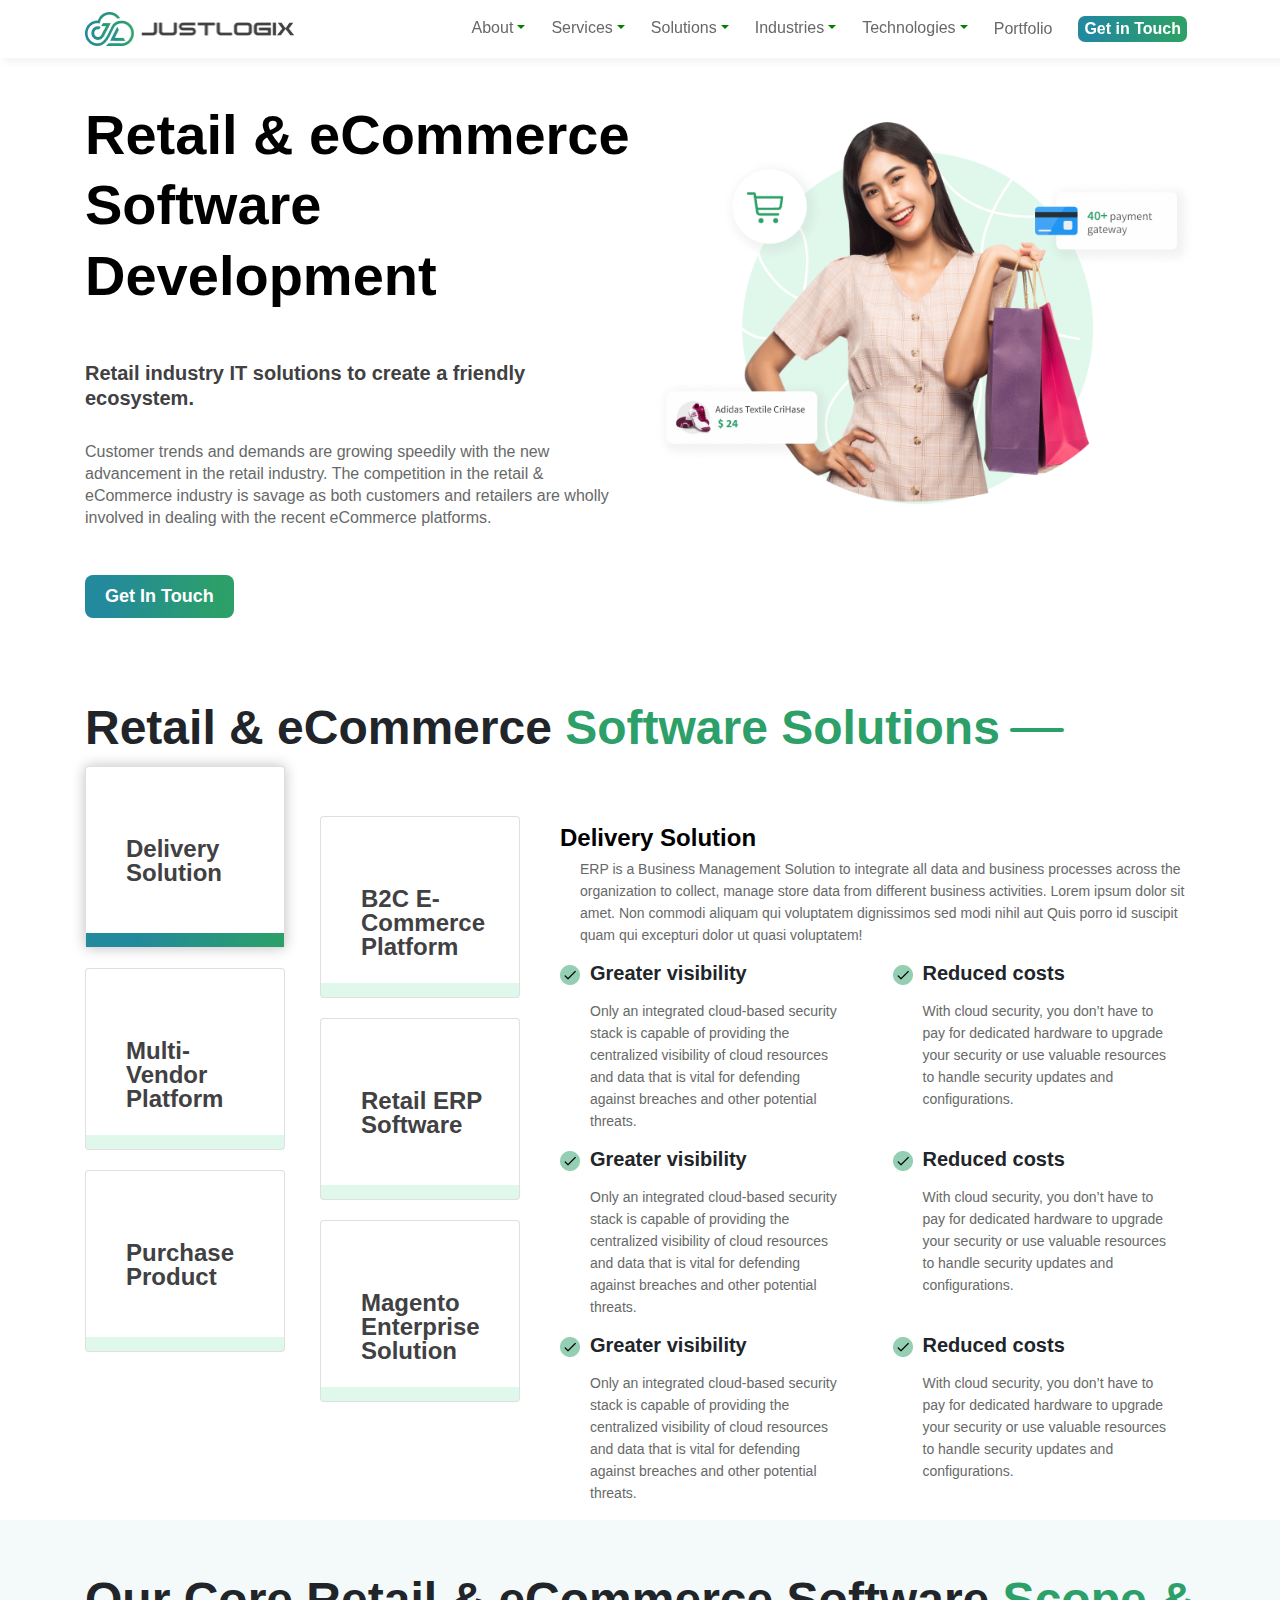
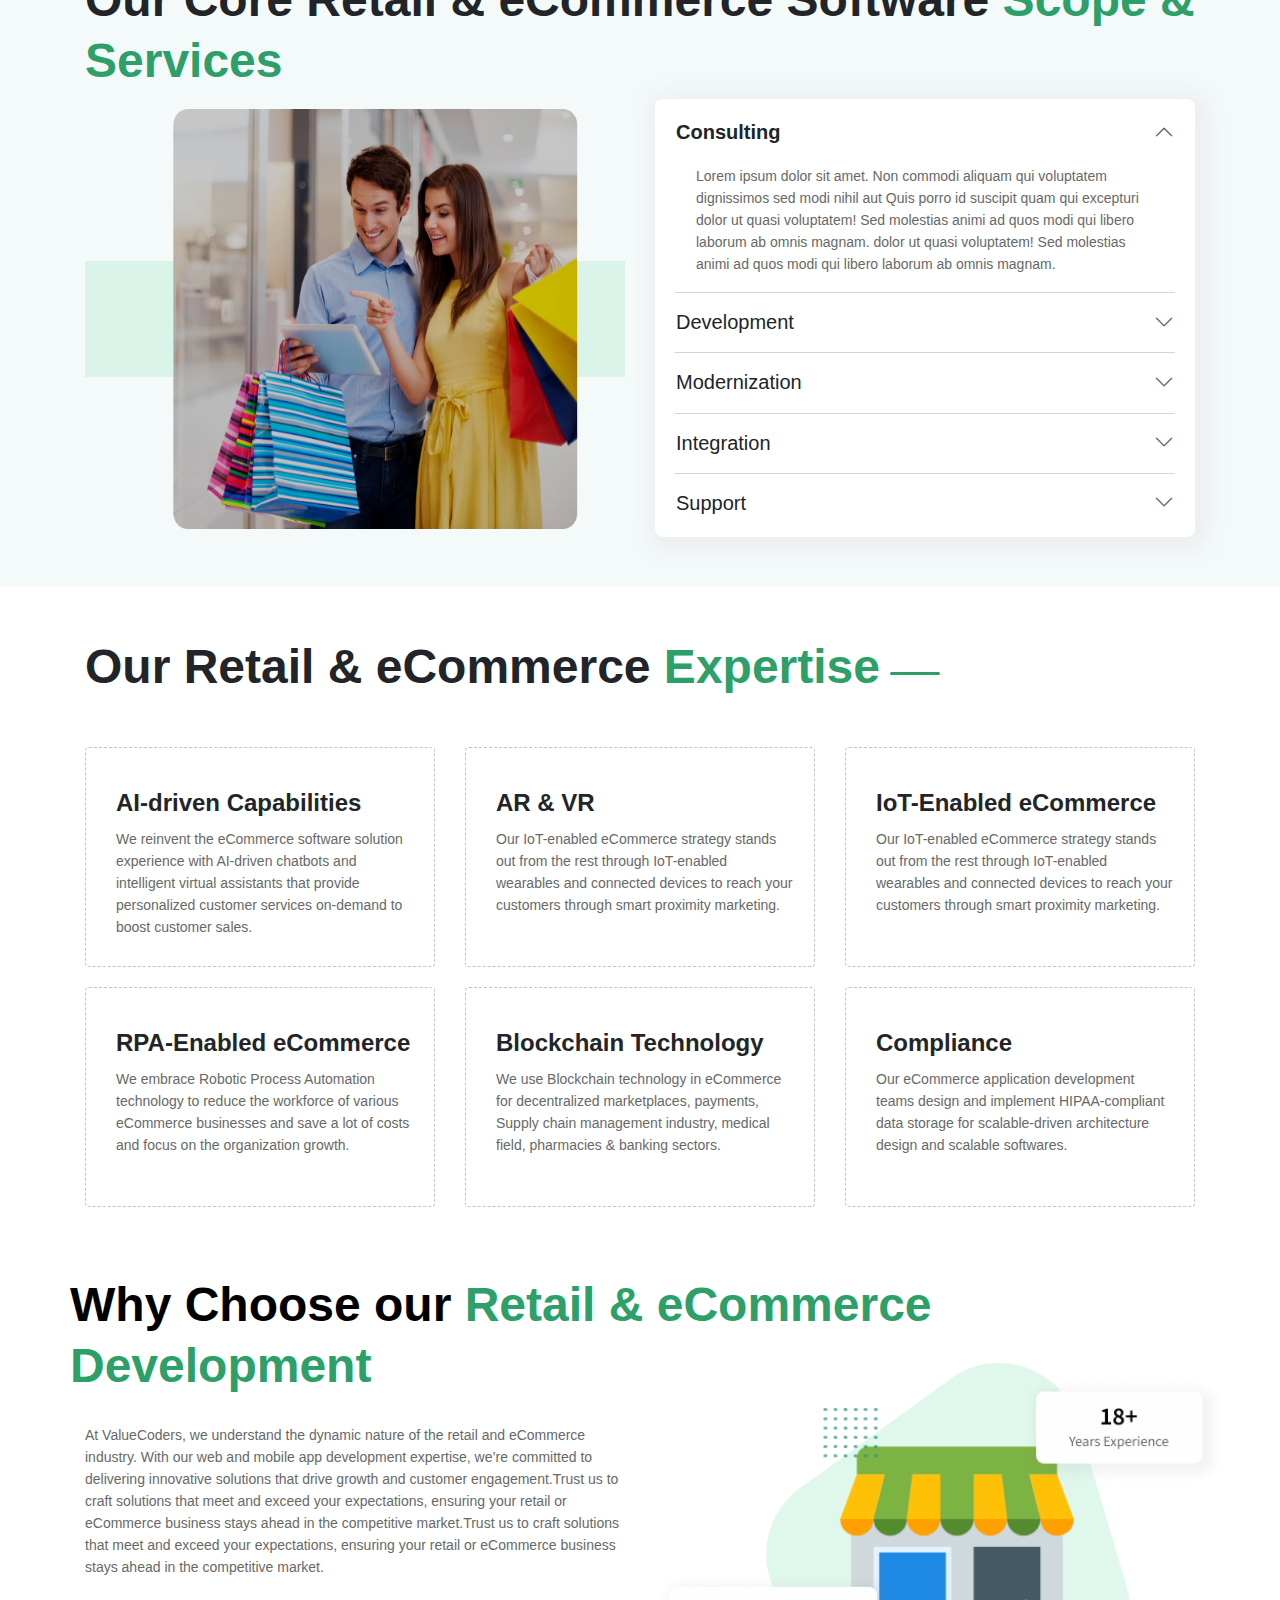
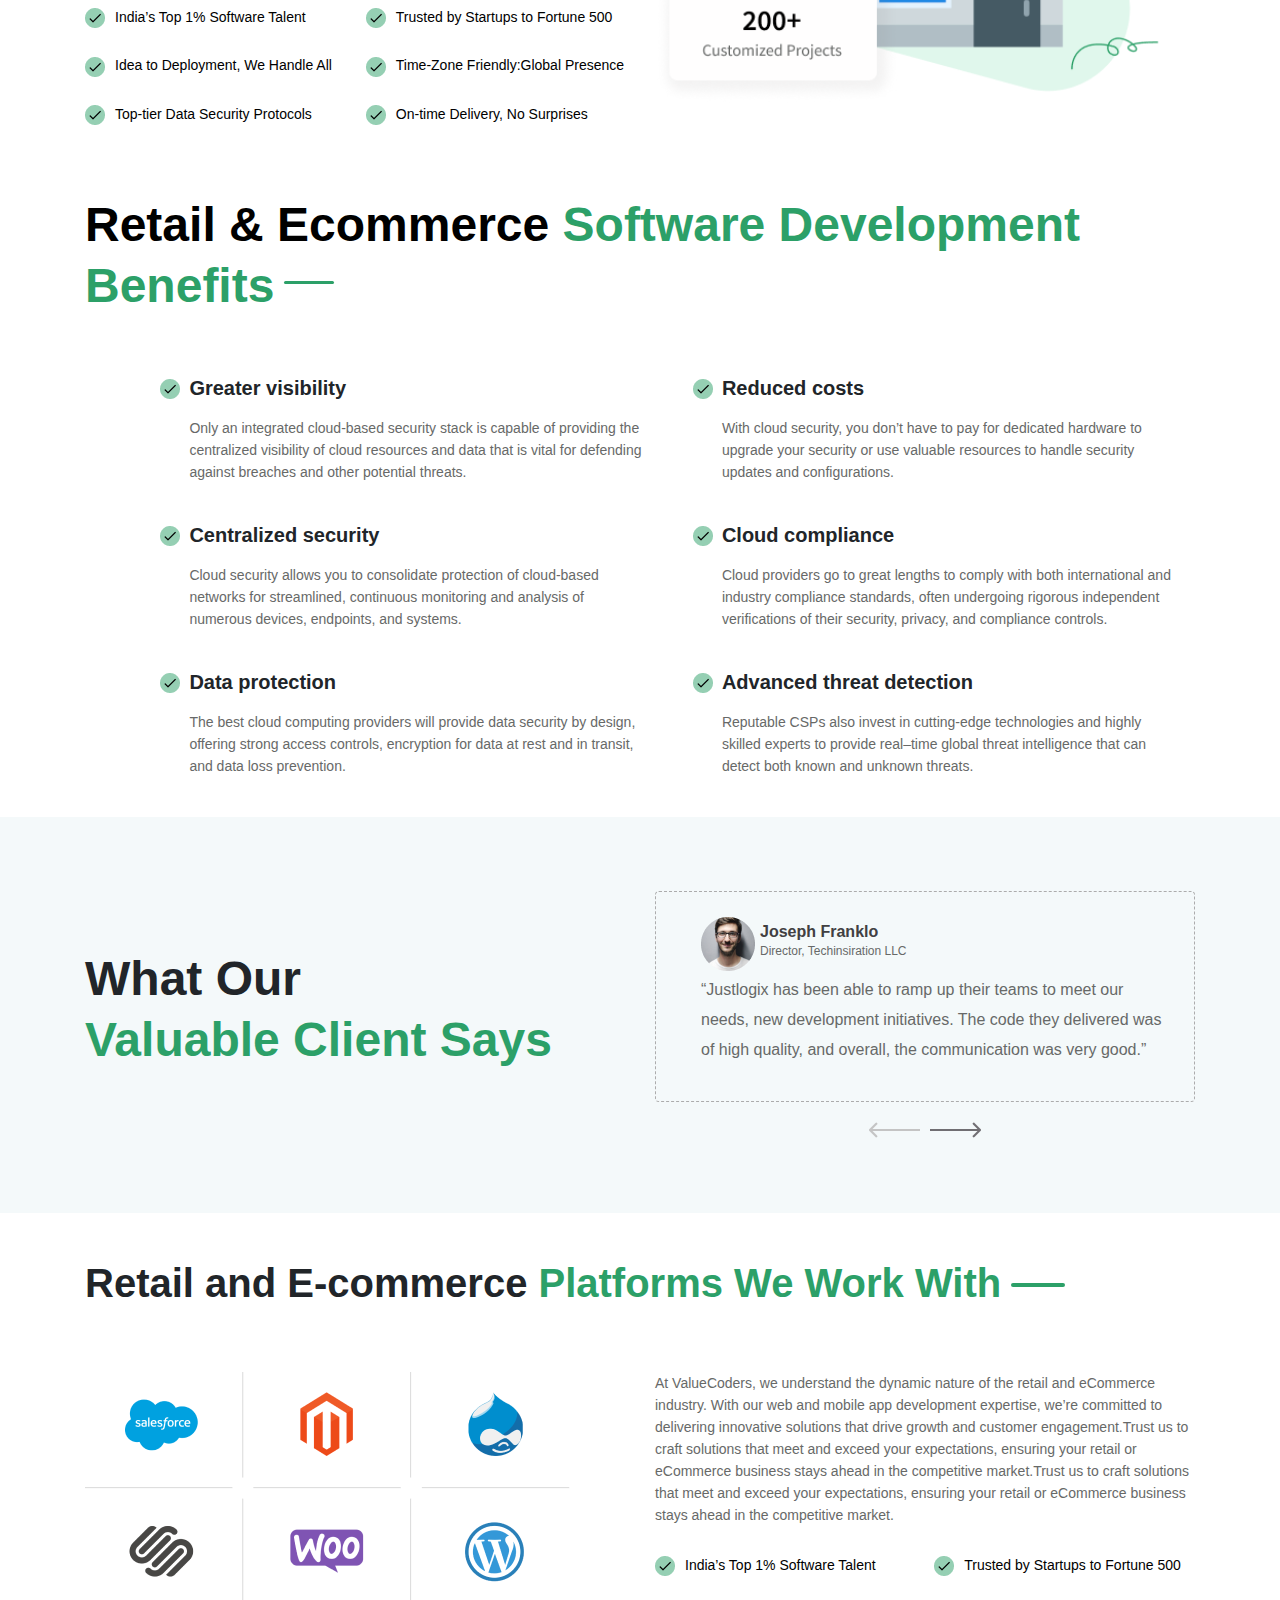
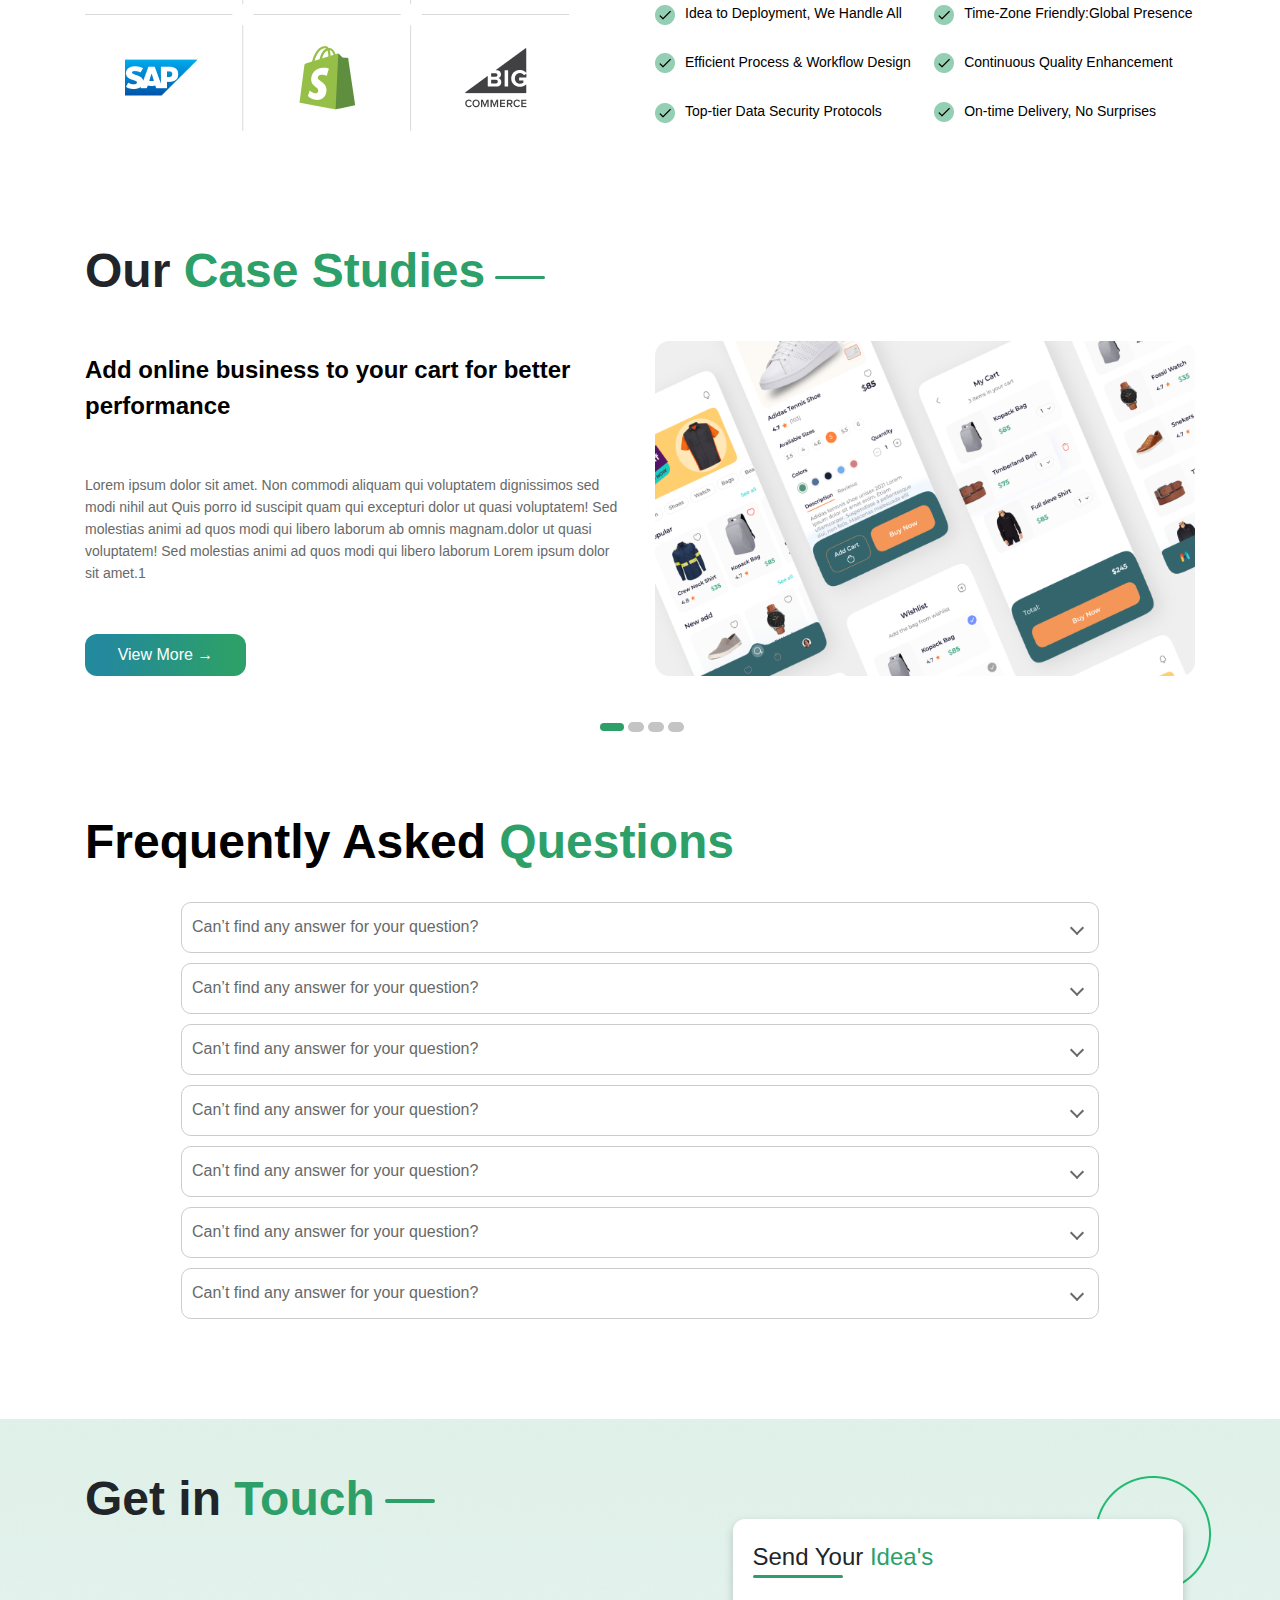
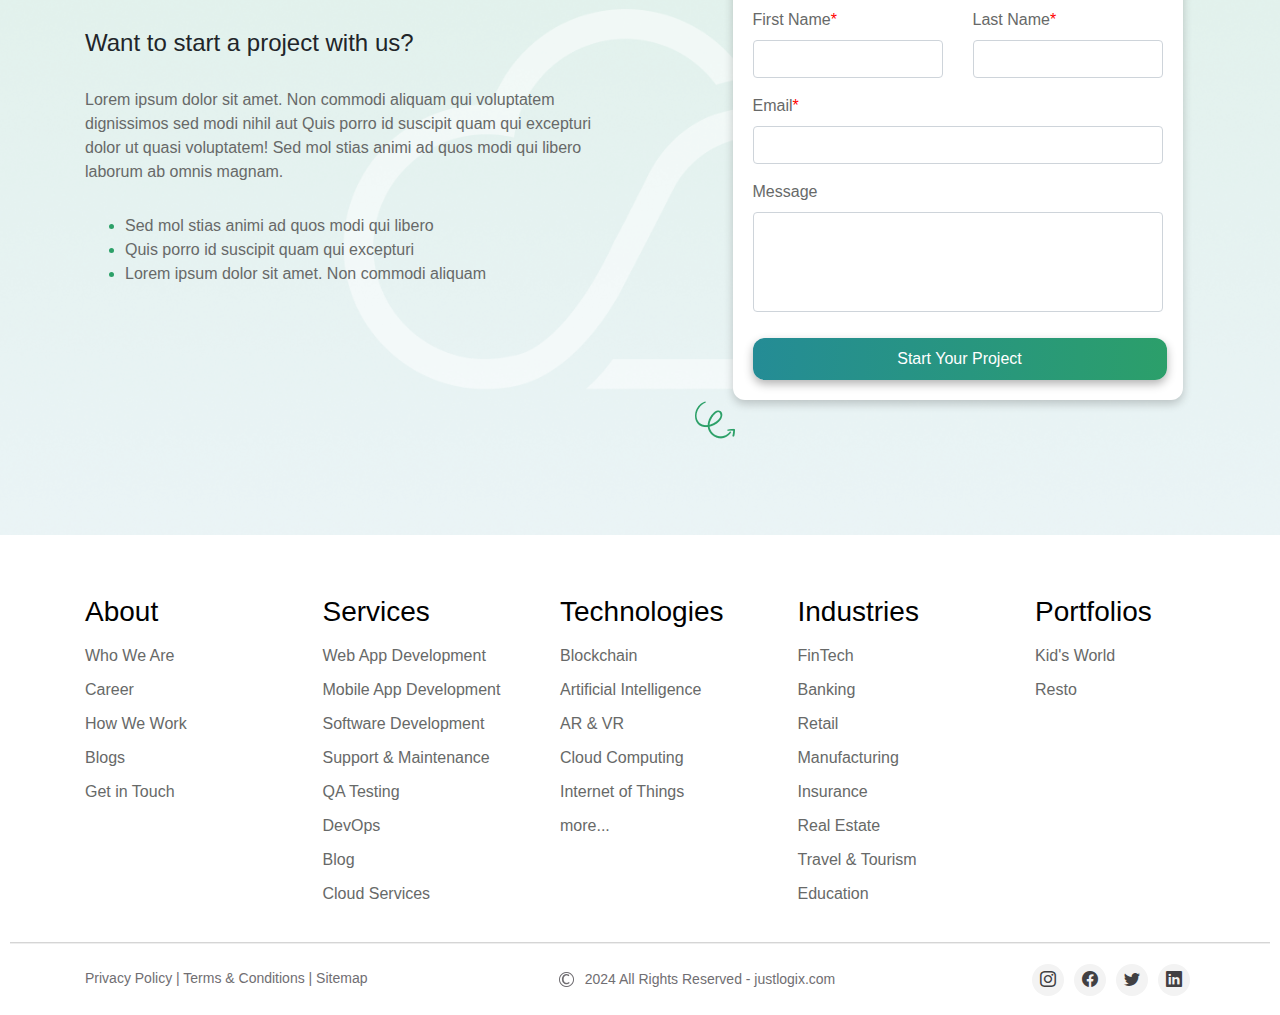
==== commit 653aab97: "Update index.html" ====
--- a/index.html
+++ b/index.html
@@ -1824,7 +1824,7 @@
                         </div>
                     </div> 
                     <div class="platform-row">
-                        <div class="platform-col">
+                        <div class="platform-col" style=" margin-top: 1px !important;">
                             <img src="./images/tick.png" alt="tick" class="platform-img">
                             <p>Top-tier Data Security Protocols</p>
                         </div>
--- a/inductries.css
+++ b/inductries.css
@@ -178,10 +178,11 @@
 .retail-header-content {
     width: auto !important;
 font-size: 16px;
-font-weight: 600;
+font-weight: 400;
 line-height: 22px;
 text-align: center;
 /* height: 110px !important; */
+color: #676968 !important;
 
 }
 .retail-button {
@@ -217,7 +218,7 @@
 
 .software-solutions {
   height: 751px;
-  margin-top: 100px !important;
+  margin-top: 80px !important;
 }
 
 .software-solutions-header {
@@ -890,6 +891,8 @@
 /* development */
 .development-container {
     height: 520px !important;
+    /* background-color: red; */
+    margin-top: -40px !important;
 }
 
 .development-header {
@@ -968,7 +971,8 @@
     margin-top: 700px !important;
   }
 .development-header {
-font-size: 32px;
+font-size:28px;
+/* font-size:32px; */
 font-weight: 600;
 line-height: 40.22px;
 text-align: left;
@@ -1023,7 +1027,9 @@
 .benefits-container {
     /* height: 520px; */
 }
-
+.benefits-container2{
+  margin-top: 60px !important;
+}
 .benefits-header {
     font-size: 48px;
     font-weight: 600;
@@ -1079,20 +1085,49 @@
 }
 @media (min-width:320px)and (max-width:374px){
   .benefits-container {
-    margin-top: 500px !important;
-  }
-  
+    margin-top: 450px !important;
+  }
+  .benefits-container2{
+    margin-top: 0px !important;
+  }
+  .benefits-col-header{
+    margin-left: -40px !important;
+  }
+  .benefits-col-discription{
+    margin-left: -40px !important;
+  
+  }
 }
 @media (min-width:375px)and (max-width:424px){
   .benefits-container {
-    margin-top: 490px !important;
-  }
+    margin-top: 400px !important;
+  }
+  .benefits-container2{
+    margin-top: 0px !important;
+  }
+  .benefits-col-header{
+    margin-left: -55px !important;
+  }
+.benefits-col-discription{
+  margin-left: -55px !important;
+
+}
   
 }
 @media (min-width:425px)and (max-width:767px){
   .benefits-container {
     margin-top: 390px !important;
   }
+  .benefits-container2{
+    margin-top: 0px !important;
+  }
+  .benefits-col-header{
+    margin-left: -68px !important;
+  }
+.benefits-col-discription{
+  margin-left: -68px !important;
+
+}
   
 }
 
@@ -1101,6 +1136,9 @@
 /* .benefits-container {
   margin-top: 500px !important;
 } */
+.benefits-container2{
+  margin-top: 0px !important;
+}
   .benefits-header{
 font-size: 32px !important;
 font-weight: 600 !important;
@@ -1119,7 +1157,7 @@
 }
 
 .benefits-col-header{
-margin-left: -40px !important;
+/* margin-left: -40px !important; */
 margin-top:3px !important;
 font-size: 16px !important;
 font-weight: 600 !important;
@@ -1132,7 +1170,7 @@
 line-height: 22px !important;
 text-align: left !important;
 color: #676968 !important;
-margin-left: -40px !important;
+/* margin-left: -40px !important; */
 }
 
 }
@@ -1207,7 +1245,7 @@
 }
 
 
-.client-card {
+/* .client-card {
     transform: scale(1); 
     transition: transform 0.4s ease-in-out; 
 }
@@ -1218,7 +1256,10 @@
 
 .fade-in {
     transform: scale(1);
-}
+} */
+
+
+
 
 
 
@@ -1333,7 +1374,7 @@
 
 .platform-row {
     display: flex;
-    justify-content: space-between;
+    justify-content:  ;
 }
 
 .platform-col {
@@ -1468,7 +1509,7 @@
   cursor: pointer;
   border: none;
   margin-left: 4px !important;
-
+  margin-top: 20px !important;
 
 }
 
@@ -1485,15 +1526,16 @@
 
 .bottom-buttons1 button {
   width: 10px;
-  height: 10px;
+  height:10px;
   gap: 20px !important;
-  border-radius: 12px;
+  border-radius:5px;
   opacity: 0px;
   background-color: rgba(196, 196, 196, 1);
   cursor: pointer;
   border: none;
   margin-left: 4px !important;
   margin-bottom: 80px !important;
+  margin-top: 30px !important;
 
 
 }
@@ -1505,6 +1547,9 @@
   gap: 0px;
   border-radius: 12px;
   opacity: 0px;
+  /* margin-top: 1px !important; */
+  margin-top: 31px !important;
+
 
 }
 
@@ -1520,7 +1565,7 @@
 }
 @media (min-width:375px)and (max-width:424px){
   .casestudies-maindiv{
-    margin-top: 480px !important;
+    margin-top: 470px !important;
   }
 }
 @media (min-width:425px)and (max-width:767px){
@@ -1613,33 +1658,160 @@
 /* end of our case section================================== */
 
 /* FAQ  */
-
 .section13layout{
+  width: 100%;
+  /* margin-top: 108px; */
+ }
+ .section13header{
+  width: 100%;
+ }
+ .section13heading{
+  width: 100%;
+  font-family: 'Source Sans Pro',sans-serif;
+  font-size: 48px;
+  font-weight: 600;
+  line-height: 60.34px;
+  text-align: left;
+  color: #000000;
+ }
+ .section13heading span{
+  font-family: 'Source Sans Pro',sans-serif;
+  font-size: 48px;
+  font-weight: 700;
+  line-height: 60.34px;
+  text-align: center;
+  color: #2CA068;
+ }
+ .section13heading img{
+  width: 54px;
+  height: 3px;
+  gap: 0px;
+  border-radius: 50px;
+ }
+.accordion {
+  overflow: hidden;
+  margin-top: 30px;
+}
+.accordion-header span{
+  width: 100%;
+  font-family: 'Source Sans Pro',sans-serif;
+  font-size: 16px;
+  font-weight: 400;
+  line-height: 20.11px;
+  text-align: left;
+  color: #676968;
+}
+
+
+.accordion-item {
+    margin-bottom: 10px !important; 
+    border: none  !important;
+    width: 85%;
+    display: flex;
+    flex-direction: column;
+    justify-content: center;
+    margin: auto;
+}
+
+.accordion-header.active {
+  background-color: #2CA068;
+  color:white
+}
+.accordion-header.active span{
+  color: white;
+}
+
+.accordion-header.active .accordion-header {
+  color: white;
+}
+
+.accordion-header.active .accordion-toggle .arrow {
+  border-color: white;
+}
+
+
+.accordion-header {
+  display: flex;
+  justify-content: space-between;
+  align-items: center;
+  background-color: white;
+  border: 1px solid #ccc;
+  padding: 10px;
+  cursor: pointer;
+  transition: background-color 0.5s ease;
+  border-radius: 10px; 
+}
+.accordion-header:hover{
+  border-color:  #2CA068;
+
+}
+.up {
+  transform: rotate(-135deg);
+  -webkit-transform: rotate(-135deg);
+}
+
+.down {
+  transform: rotate(45deg);
+  -webkit-transform: rotate(45deg);
+}
+
+
+.arrow {
+  display: inline-block;
+  width: 10px;
+  height: 10px;
+  border: 2px solid #676968;
+  border-width: 0 2px 2px 0;
+}
+.accordion-content {
+  padding: 10px;
+  display: none;
+}
+.accordion-toggle {
+  background: none;
+  border: none;
+  cursor: pointer;
+  font-size: 18px;
+}
+.accordion-bottom{
+  margin-bottom: 100px !important;
+}
+
+@media (max-width: 728px){
+  .section13layout{
     width: 100%;
-    margin-top: 8px;
+    margin-top: -20px !important;
    }
+   .accordion-item {
+    margin-bottom: 10px !important; 
+    border: none;
+    width: 100%;
+    display: flex;
+    flex-direction: column;
+    justify-content: center;
+    margin: auto;
+}
    .section13header{
     width: 100%;
    }
    .section13heading{
     width: 100%;
-    font-family: 'Source Sans Pro',sans-serif;
-    font-size: 48px;
+    font-size: 32px;
     font-weight: 600;
-    line-height: 60.34px;
+    line-height: 40.22px;
     text-align: left;
-    color: #000000;
    }
    .section13heading span{
-    font-family: 'Source Sans Pro',sans-serif;
-    font-size: 48px;
-    font-weight: 700;
-    line-height: 60.34px;
-    text-align: center;
-    color: #2CA068;
+    font-size: 32px;
+    font-weight: 600;
+    line-height: 40.22px;
+    text-align: left;
+   }
+   .accordion-content{
+    font-size: 14px;
    }
    .section13heading img{
-    width: 54px;
+    width: 28px;
     height: 3px;
     gap: 0px;
     border-radius: 50px;
@@ -1651,118 +1823,17 @@
   }
   .accordion-header span{
     width: 100%;
-    font-family: 'Source Sans Pro',sans-serif;
-    font-size: 16px;
+    font-size: 14px;
     font-weight: 400;
-    line-height: 20.11px;
+    line-height: 17.6px;
     text-align: left;
-    color: #676968;
-  }
-  .accordion-item {
-      margin-bottom: 10px; 
-  }
-  
-  .accordion-header.active {
-    background-color: #2CA068;
-    color:white
-  }
-  .accordion-header.active span{
-    color: white;
-  }
-  
-  .accordion-header.active .accordion-header {
-    color: white;
-  }
-  
-  .accordion-header.active .accordion-toggle .arrow {
-    border-color: white;
-  }
-  
-  .accordion-header {
-    display: flex;
-    justify-content: space-between;
-    align-items: center;
-    background-color: white;
-    border: 2px solid #ccc;
-    padding: 10px;
-    cursor: pointer;
-    transition: background-color 0.5s ease; 
-  }
-  .accordion-header:hover{
-    border-color:  #2CA068;
-  
-  }
-  .up {
-    transform: rotate(-135deg);
-    -webkit-transform: rotate(-135deg);
-  }
-  
-  .down {
-    transform: rotate(45deg);
-    -webkit-transform: rotate(45deg);
-  }
-  
-  .arrow {
-    display: inline-block;
-    width: 10px;
-    height: 10px;
-    border: solid black;
-    border-width: 0 2px 2px 0;
-  }
-  .accordion-content {
-    padding: 10px;
-    display: none;
-  }
-  .accordion-toggle {
-    background: none;
-    border: none;
-    cursor: pointer;
-    font-size: 18px;
-  }
-  
-  @media (max-width: 728px){
-    .section13layout{
-      width: 100%;
-      margin-top: 0px;
-     }
-     .section13header{
-      width: 100%;
-     }
-     .section13heading{
-      width: 100%;
-      font-size: 32px;
-      font-weight: 600;
-      line-height: 40.22px;
-      text-align: left;
-     }
-     .section13heading span{
-      font-size: 32px;
-      font-weight: 600;
-      line-height: 40.22px;
-      text-align: left;
-     }
-     .accordion-content{
-      font-size: 14px;
-     }
-     .section13heading img{
-      width: 28px;
-      height: 3px;
-      gap: 0px;
-      border-radius: 50px;
-     }
-    .accordion {
-      border: none;
-      overflow: hidden;
-      margin-top: 30px;
-    }
-    .accordion-header span{
-      width: 100%;
-      font-size: 14px;
-      font-weight: 400;
-      line-height: 17.6px;
-      text-align: left;
-    }
-  }
+  }
+  .accordion-bottom{
+    margin-bottom: 50px !important;
+  }
+}
+
+
   
   /* end of FAQ  */
 
@@ -1791,6 +1862,11 @@
     font-weight: 700;
     line-height: 60.34px;
     /* text-align: left; */
+  }
+  .form-control:focus {
+    border-color: #2CA068 !important;
+    box-shadow: none !important;
+    -webkit-box-shadow: none;
   }
   
   .about-session__profile {
@@ -2139,8 +2215,22 @@
   .footer-text1,
   .footer-text2 {
     font-size: 14px;
-  }
-  
+font-size: 14px;
+font-weight: 400;
+line-height: 17.6px;
+text-align: left;
+color: #706E72;
+margin-top: 5px !important;
+
+
+  }
+  .footer-text1{
+    margin-top: 6px !important;
+  }
+.footer-text3{
+margin-top: -5px !important;
+
+}
   .footer-menu {
     display: block;
   }
@@ -2162,6 +2252,7 @@
   .copysymbol {
     font-size: 20px;
     padding-right: 5px;
+ 
   }
   
   .copysymbol_text {
@@ -2222,9 +2313,28 @@
       flex-direction: column;
       align-items: center;
     }
+    .footer-text1{
+font-size: 16px;
+font-weight: 400;
+line-height: 20.11px;
+/* text-align: left; */
+padding-bottom: 10px !important;
+display: flex;
+flex-direction: column;
+align-items: center;
+    }
   
     .footer-text2 {
       margin-top: 15px;
+font-size: 12px;
+font-weight: 400;
+line-height: 15.08px;
+text-align: center;
+
+
+    }
+    .footer-text3{
+      padding-bottom: 10px !important;
     }
   }
 
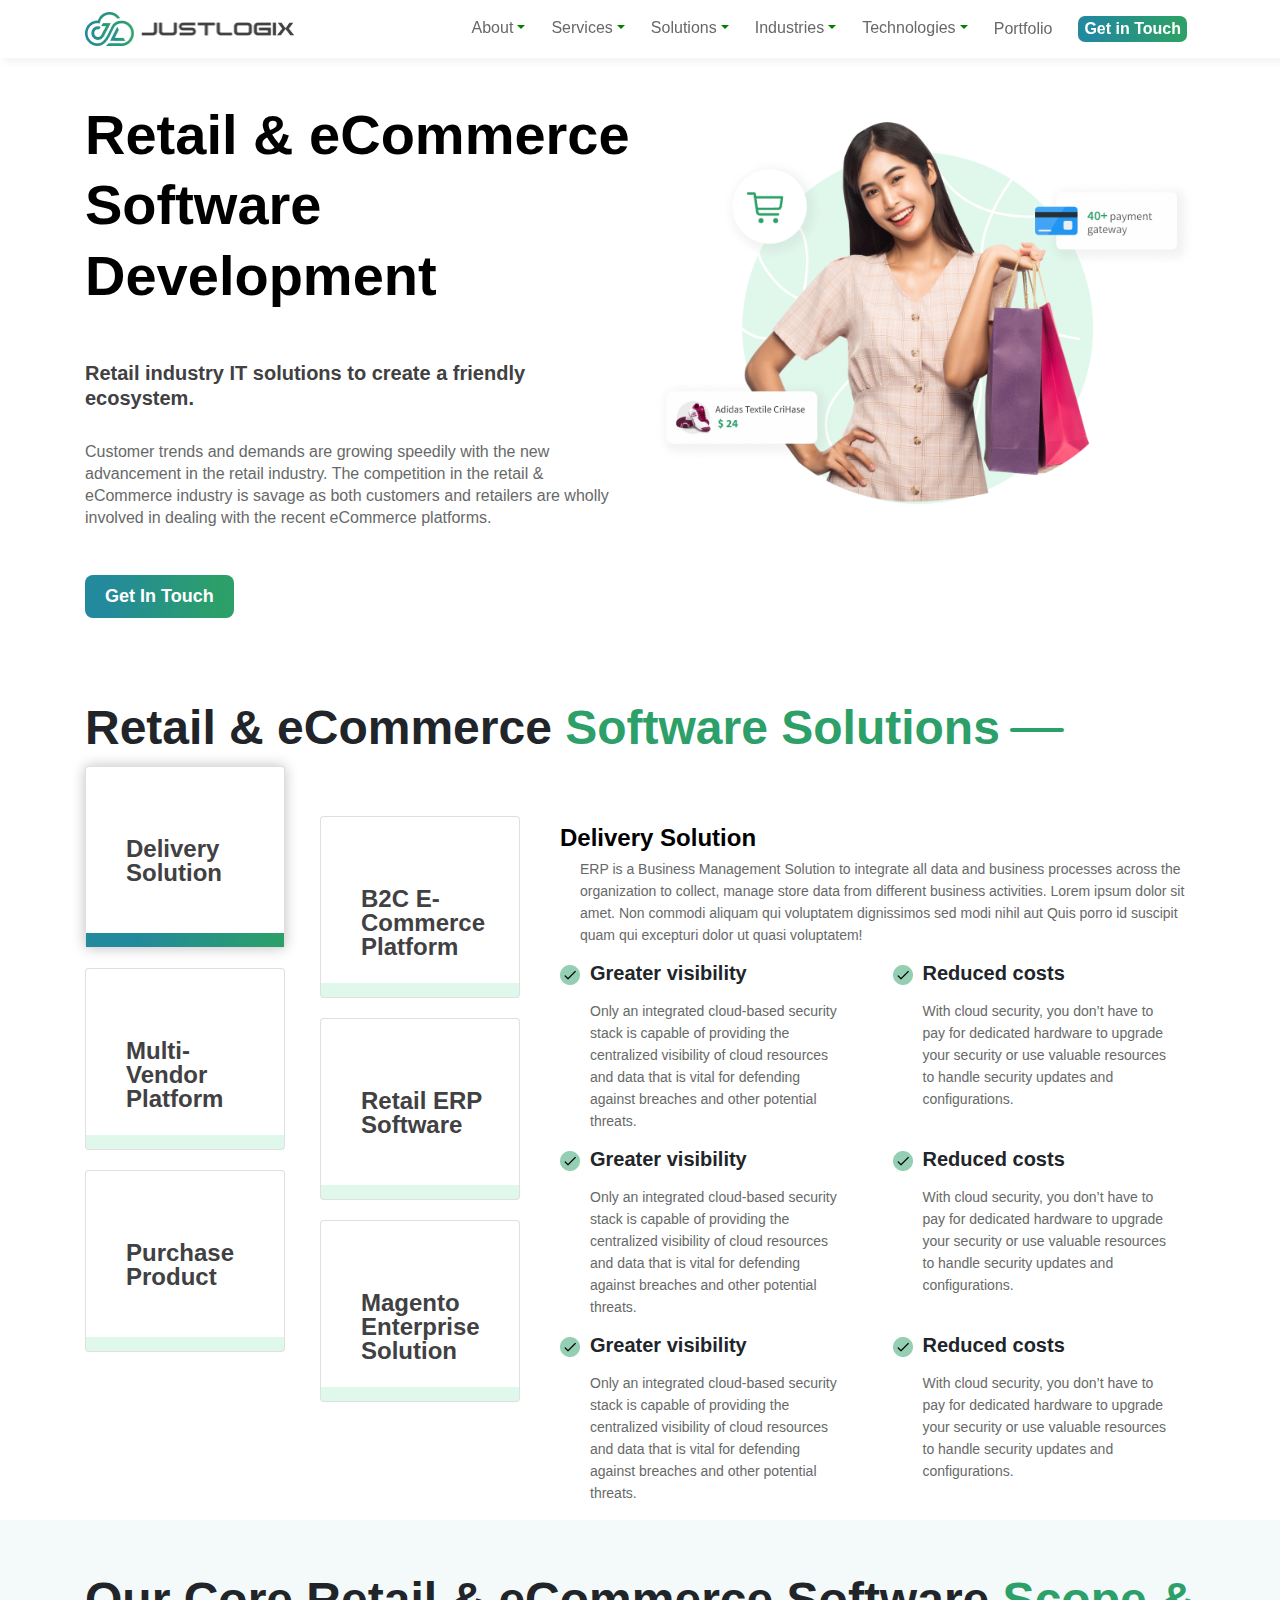
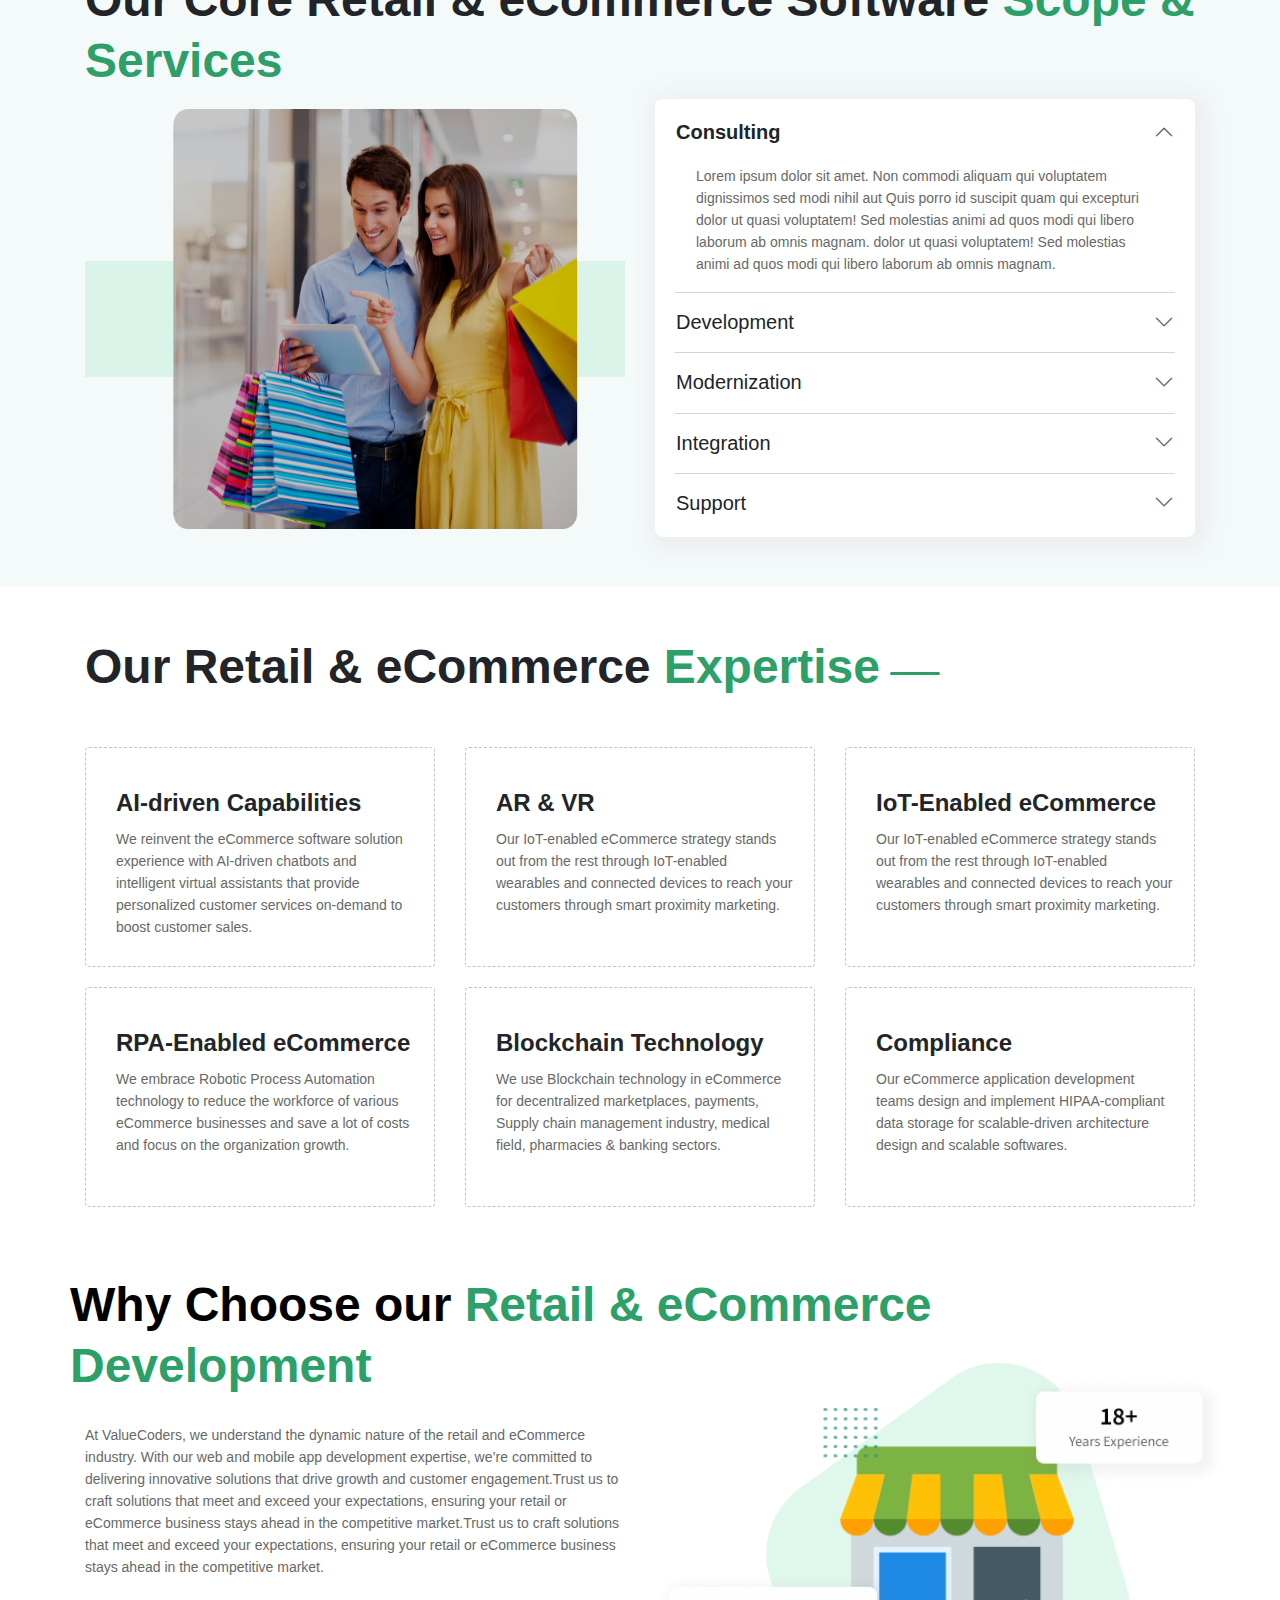
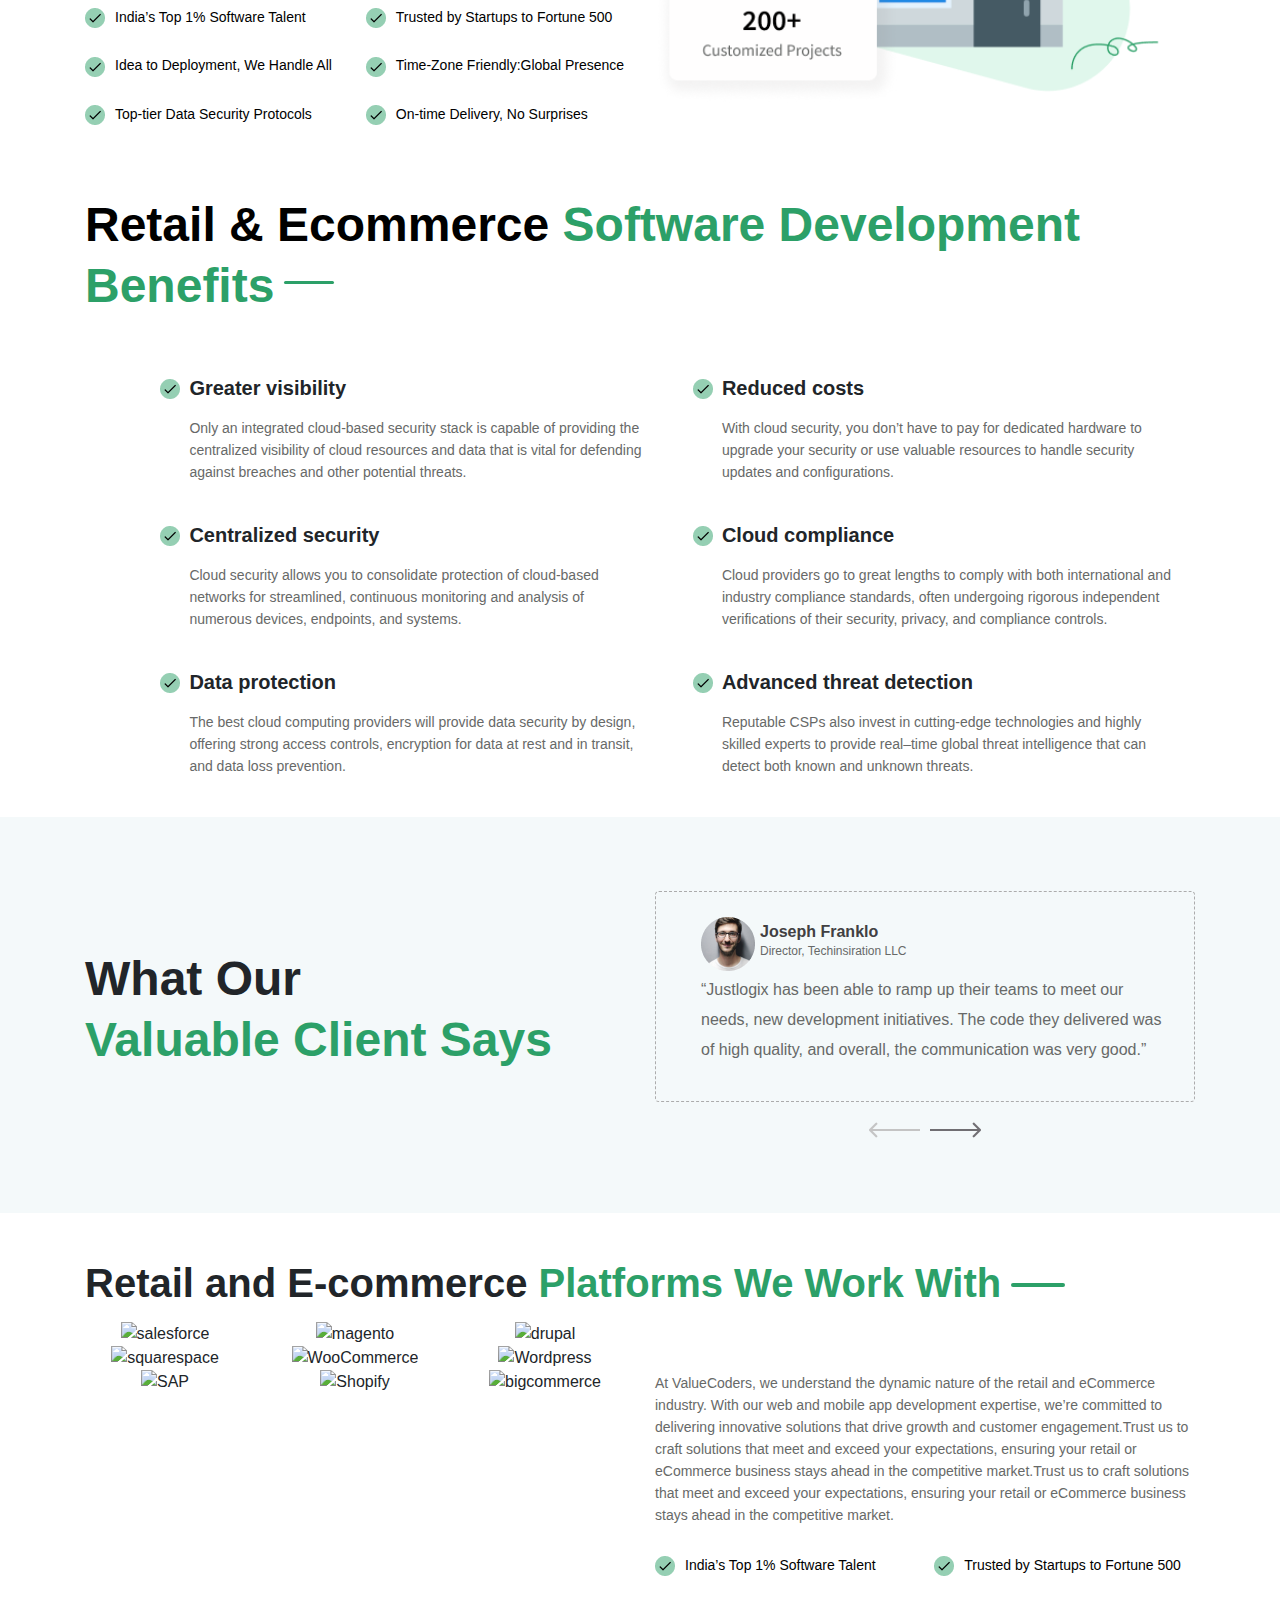
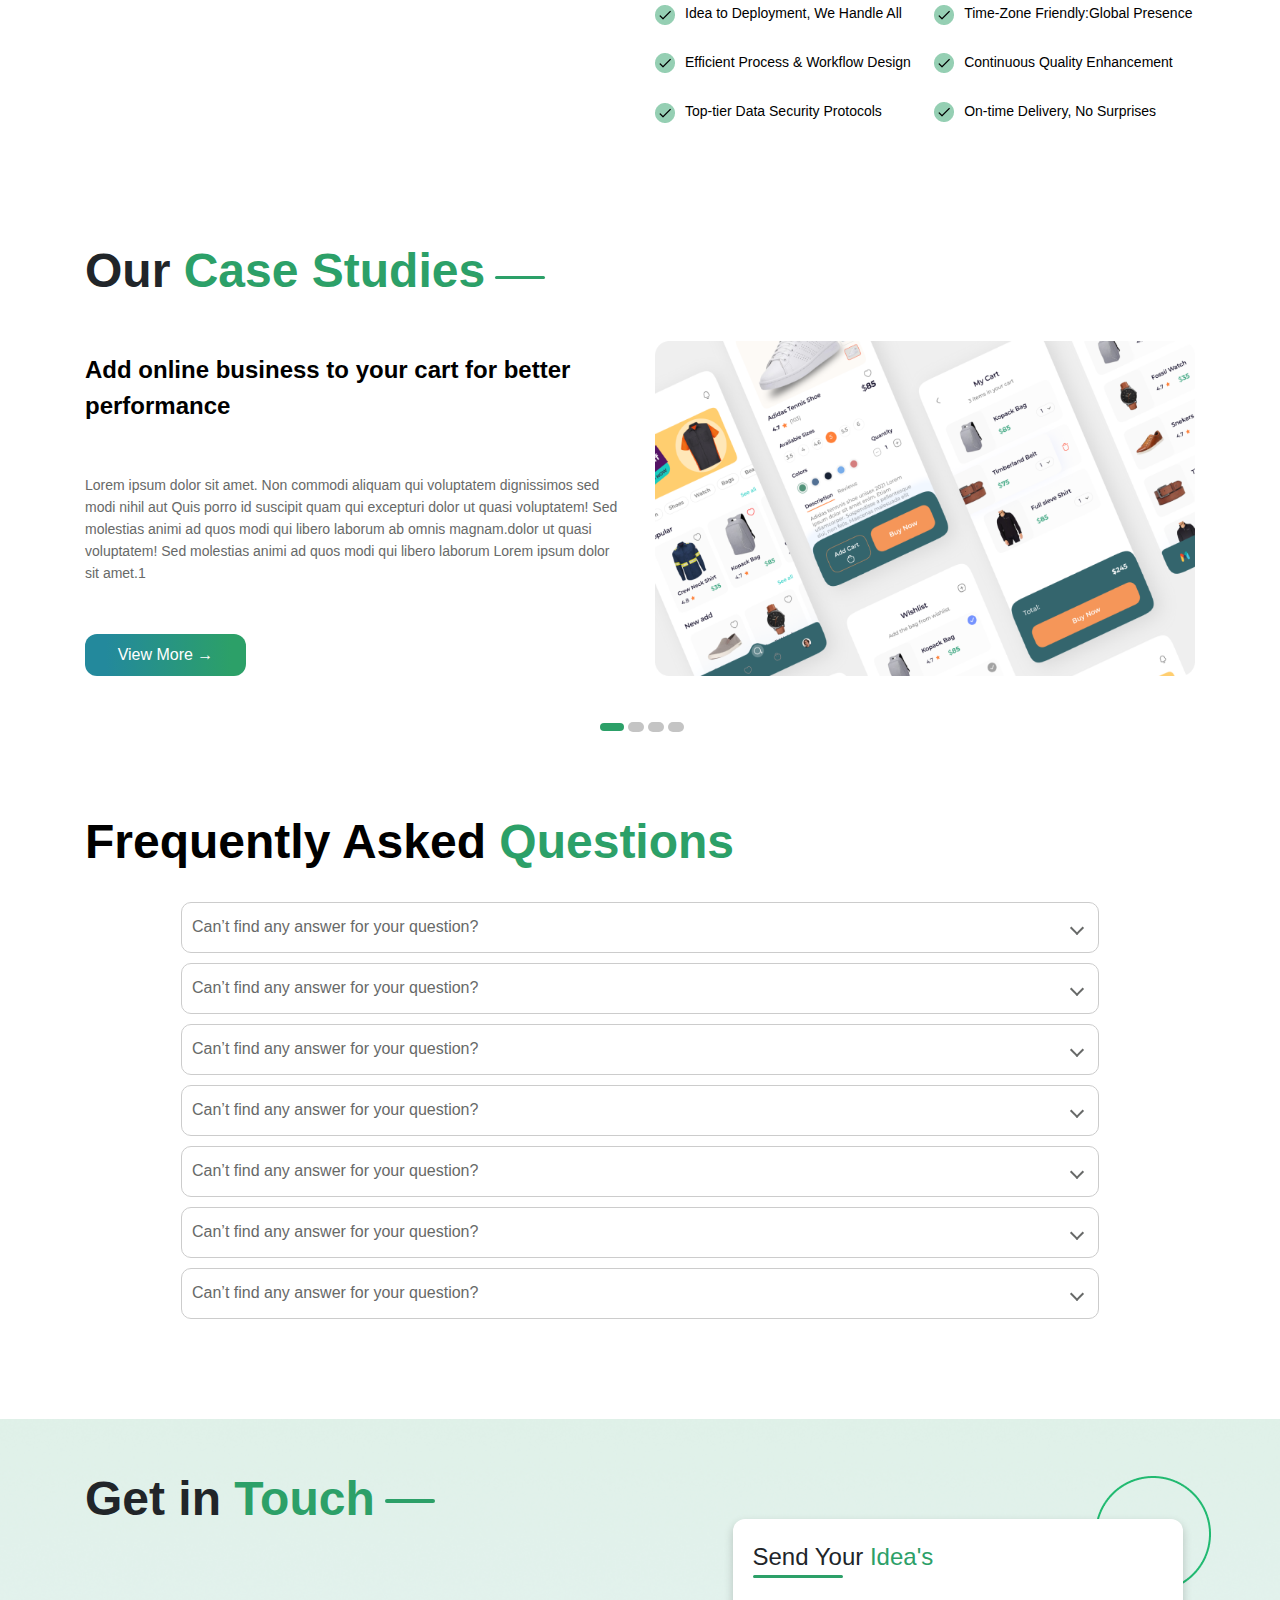
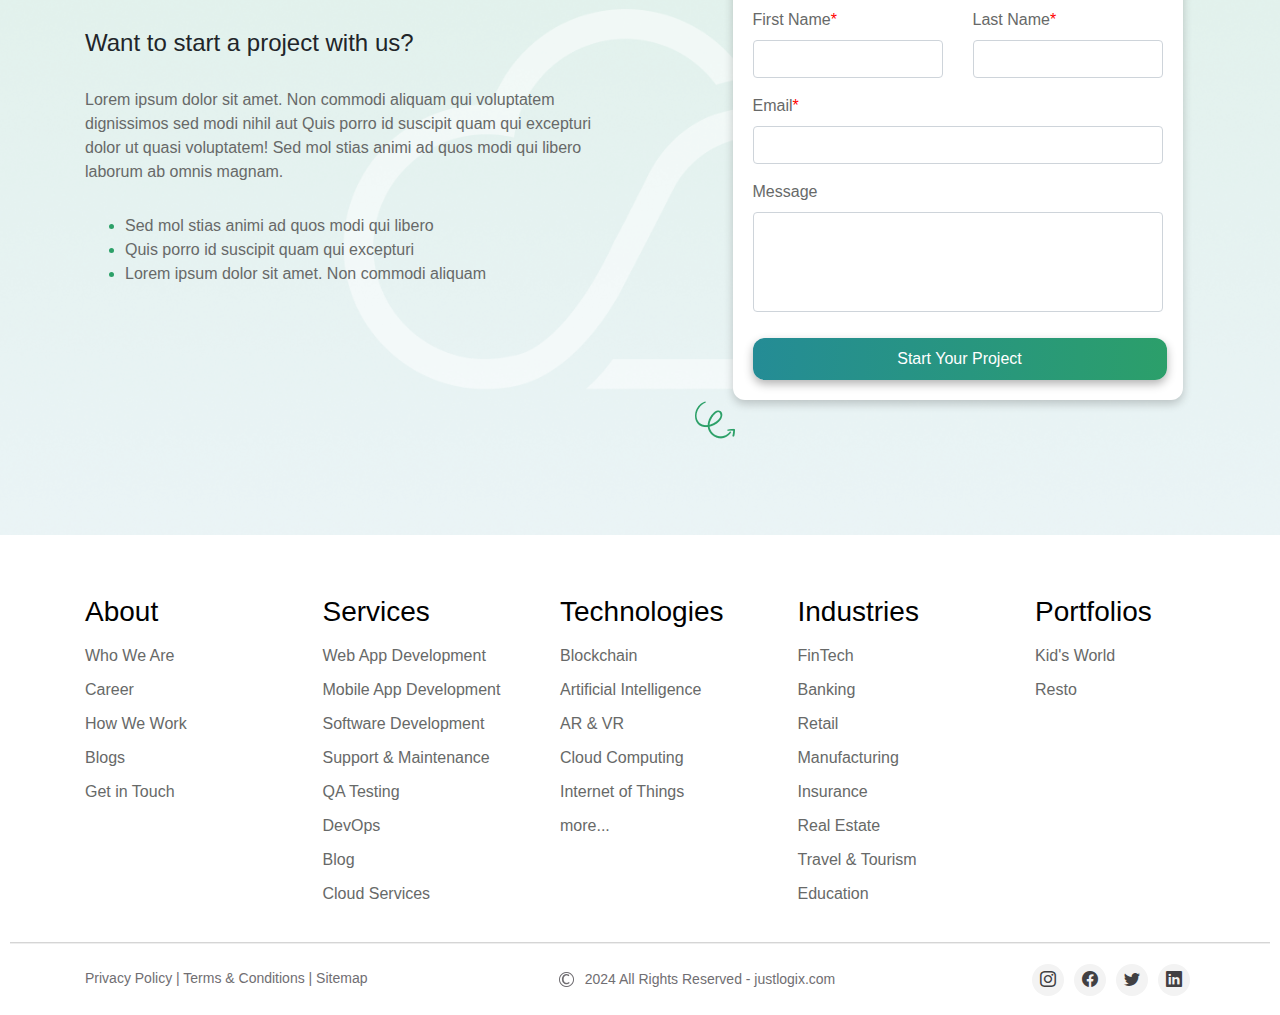
==== commit cf16b340: "Update index.html" ====
--- a/index.html
+++ b/index.html
@@ -1501,7 +1501,7 @@
 
 
 
-                <div class=" mobile development-row row">
+                <div class=" mobile development-row development-rowone row ">
                     <div class="development-col col-12">
                         <img src="./images/tick.png" alt="tick" class="development-img">
                         <p class="development-para">India’s Top 1% Software Talent</p>
@@ -1778,11 +1778,54 @@
                 Retail and E-commerce <span class="platform-header-span"> Platforms We Work With </span>
             </h2>
             <div class="row">
-                <div class="col-lg-6 col-md-6 col-sm-12 col-12 ">
+                <!-- <div class="col-lg-6 col-md-6 col-sm-12 col-12 ">
                     <img src="./images/platform.png" alt="platform img" class="platform-img1">
                     <img src="./images/platformMobile.png" alt="platform img" class="platform-imgM img-fluid">
 
-                </div>
+                </div> -->
+                <div class="col-lg-6 col-md-6 col-sm-12 platform-maincol " >
+                    <div class="Development-Technologies-col1 ">
+                      <div class="row">
+                        <!-- Image 1 -->
+                        <div class="col-lg-4 col-md-4 col-sm-4 col-4 d-flex justify-content-center align-items-center image-column">
+                          <img src="./images/salesforce.png" alt="salesforce" class="img-fluid">
+                        </div>
+                      
+                        <!-- Image 2 -->
+                        <div class="col-lg-4 col-md-4 col-sm-4 col-4 d-flex justify-content-center align-items-center image-column">
+                          <img src="./images/magento.png" alt="magento" class="img-fluid">
+                        </div>
+                        <!-- Image 3 -->
+                        <div class="col-lg-4 col-md-4 col-sm-4 col-4 d-flex justify-content-center align-items-center image-column">
+                          <img src="./images/drupal.png" alt="drupal" class="img-fluid">
+                        </div>
+                        <!-- Image 4 -->
+                        <div class="col-lg-4 col-md-4 col-sm-4 col-4 d-flex justify-content-center align-items-center image-column">
+                          <img src="./images/squarespace.png" alt="squarespace" class="img-fluid">
+                        </div>
+                        <!-- Image 5 -->
+                        <div class="col-lg-4 col-md-4 col-sm-4 col-4 d-flex justify-content-center align-items-center image-column">
+                          <img src="./images/WooCommerce.png" alt="WooCommerce" class="img-fluid">
+                        </div>
+                        <!-- Image 6 -->
+                        <div class="col-lg-4 col-md-4 col-sm-4 col-4 d-flex justify-content-center align-items-center image-column">
+                          <img src="./images/Wordpress.png" alt="Wordpress" class="img-fluid">
+                        </div>
+                        <!-- Image 7 -->
+                        <div class="col-lg-4 col-md-4 col-sm-4 col-4 d-flex justify-content-center align-items-center image-column">
+                          <img src="./images/SAP.png" alt="SAP" class="img-fluid">
+                        </div>
+                        <!-- Image 8 -->
+                        <div class="col-lg-4 col-md-4 col-sm-4 col-4 d-flex justify-content-center align-items-center image-column">
+                          <img src="./images/Shopify.png" alt="Shopify" class="img-fluid">
+                        </div>
+                        <!-- Image 9 -->
+                        <div class="col-lg-4 col-md-4 col-sm-4 col-4 d-flex justify-content-center align-items-center image-column">
+                          <img src="./images/bigcommerce.png" alt="bigcommerce" class="img-fluid">
+                        </div>
+                      </div>
+                    </div>
+                  </div>
                 <div class="col-lg-6 col-md-6 col-sm-12 col-12 ">
                     <p class="platform-discription">
                         At ValueCoders, we understand the dynamic nature of the retail and eCommerce industry. With our
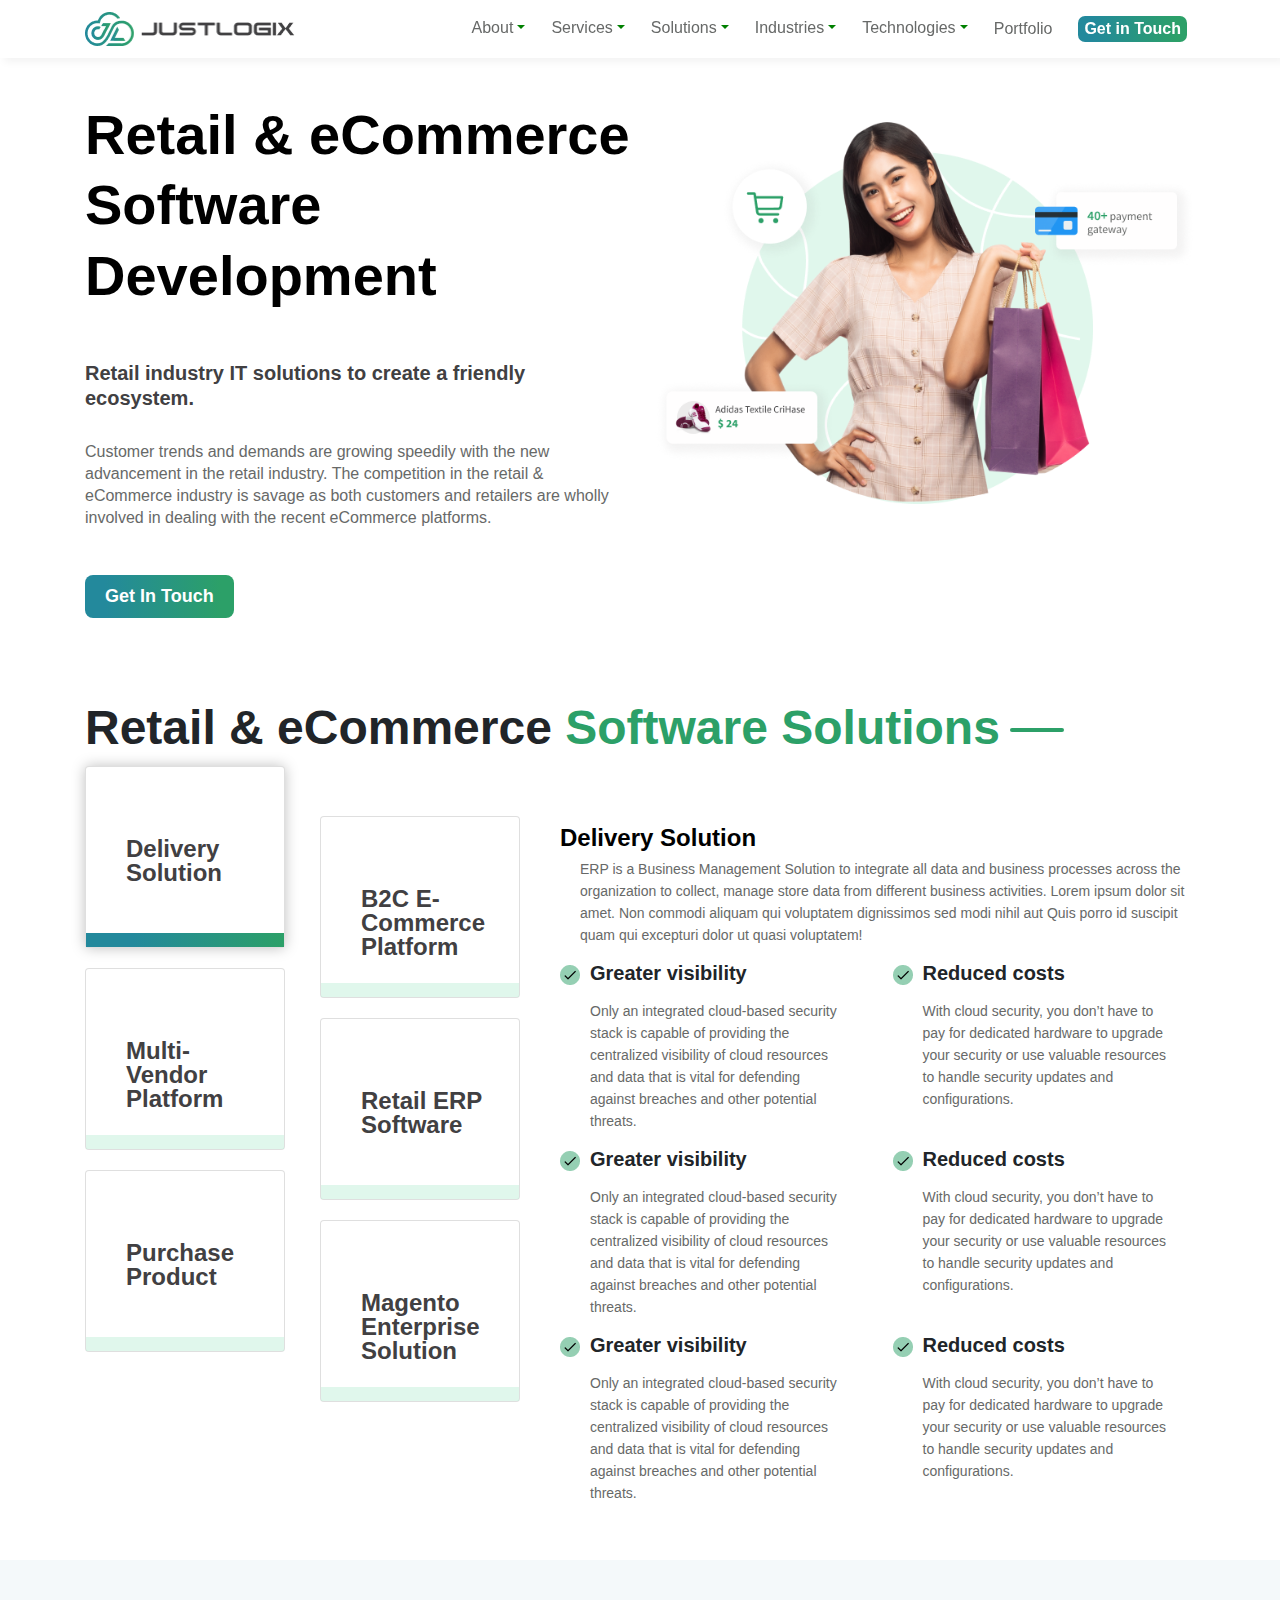
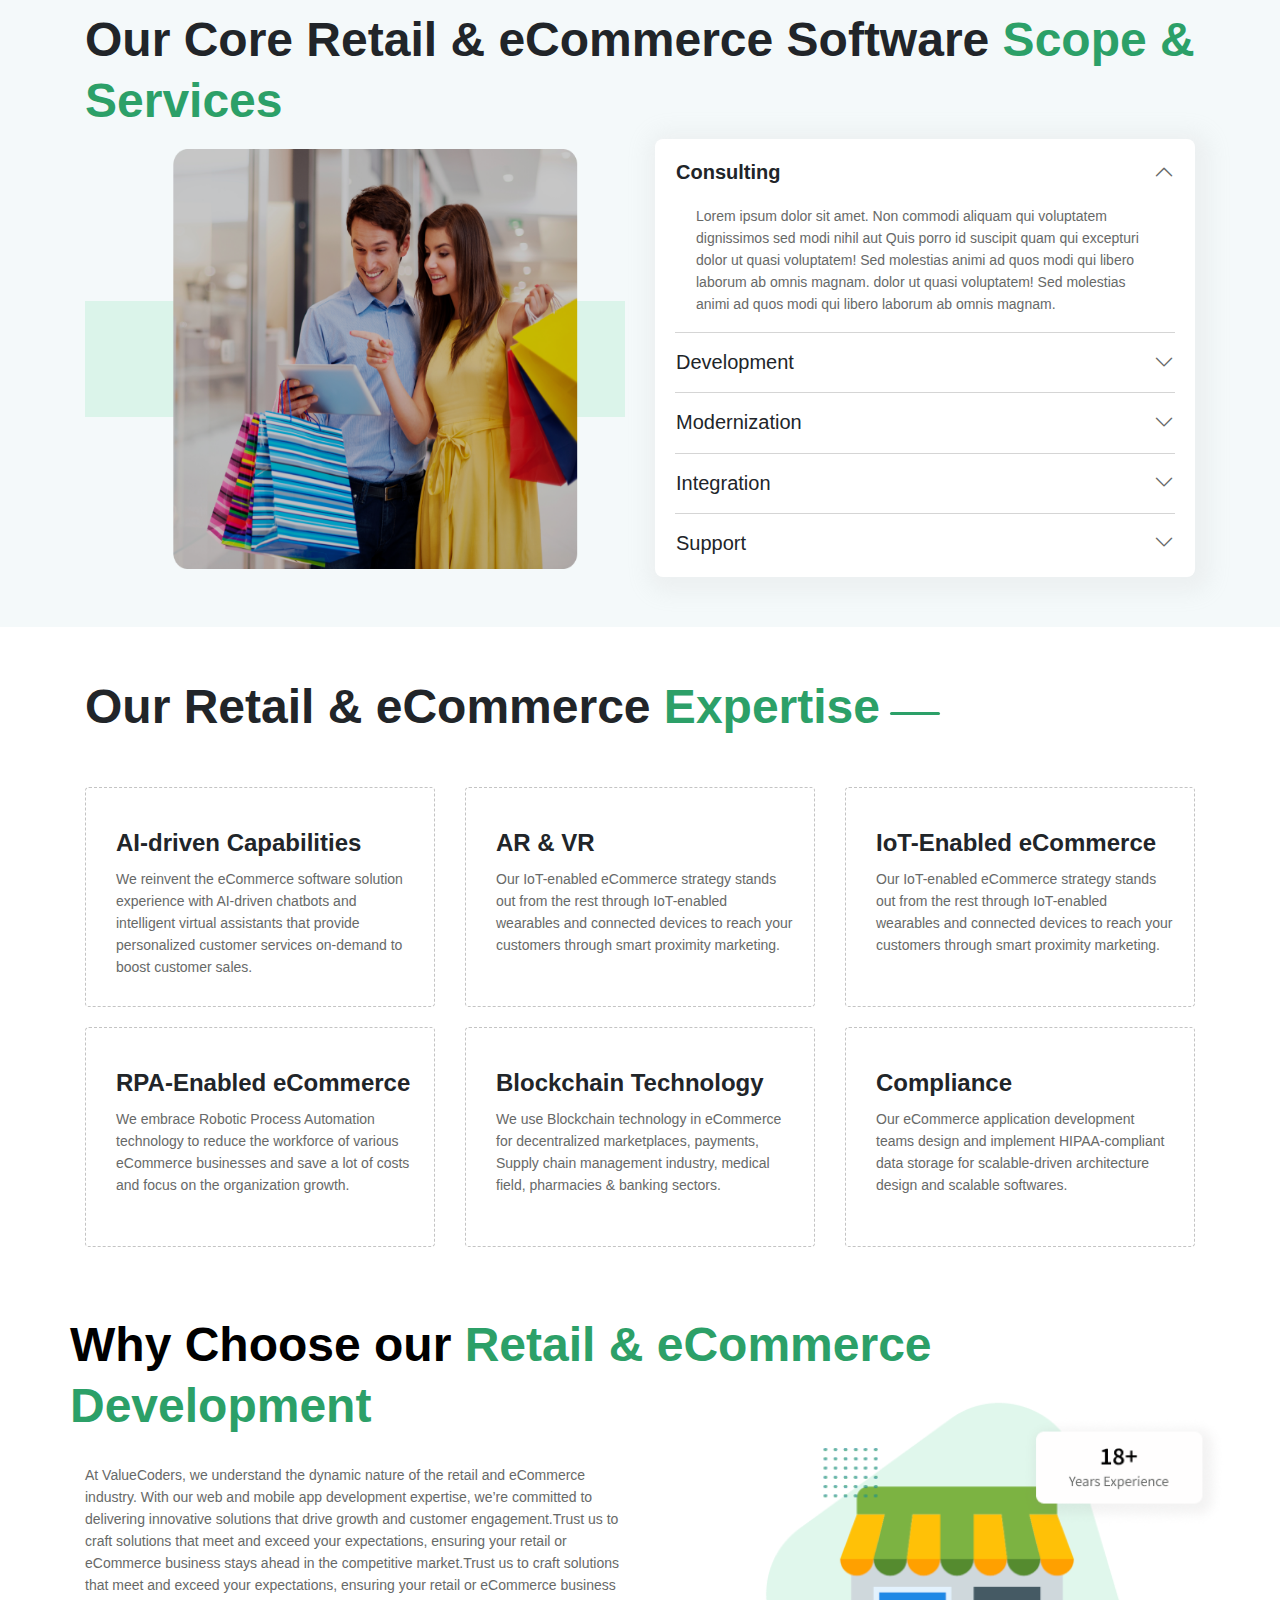
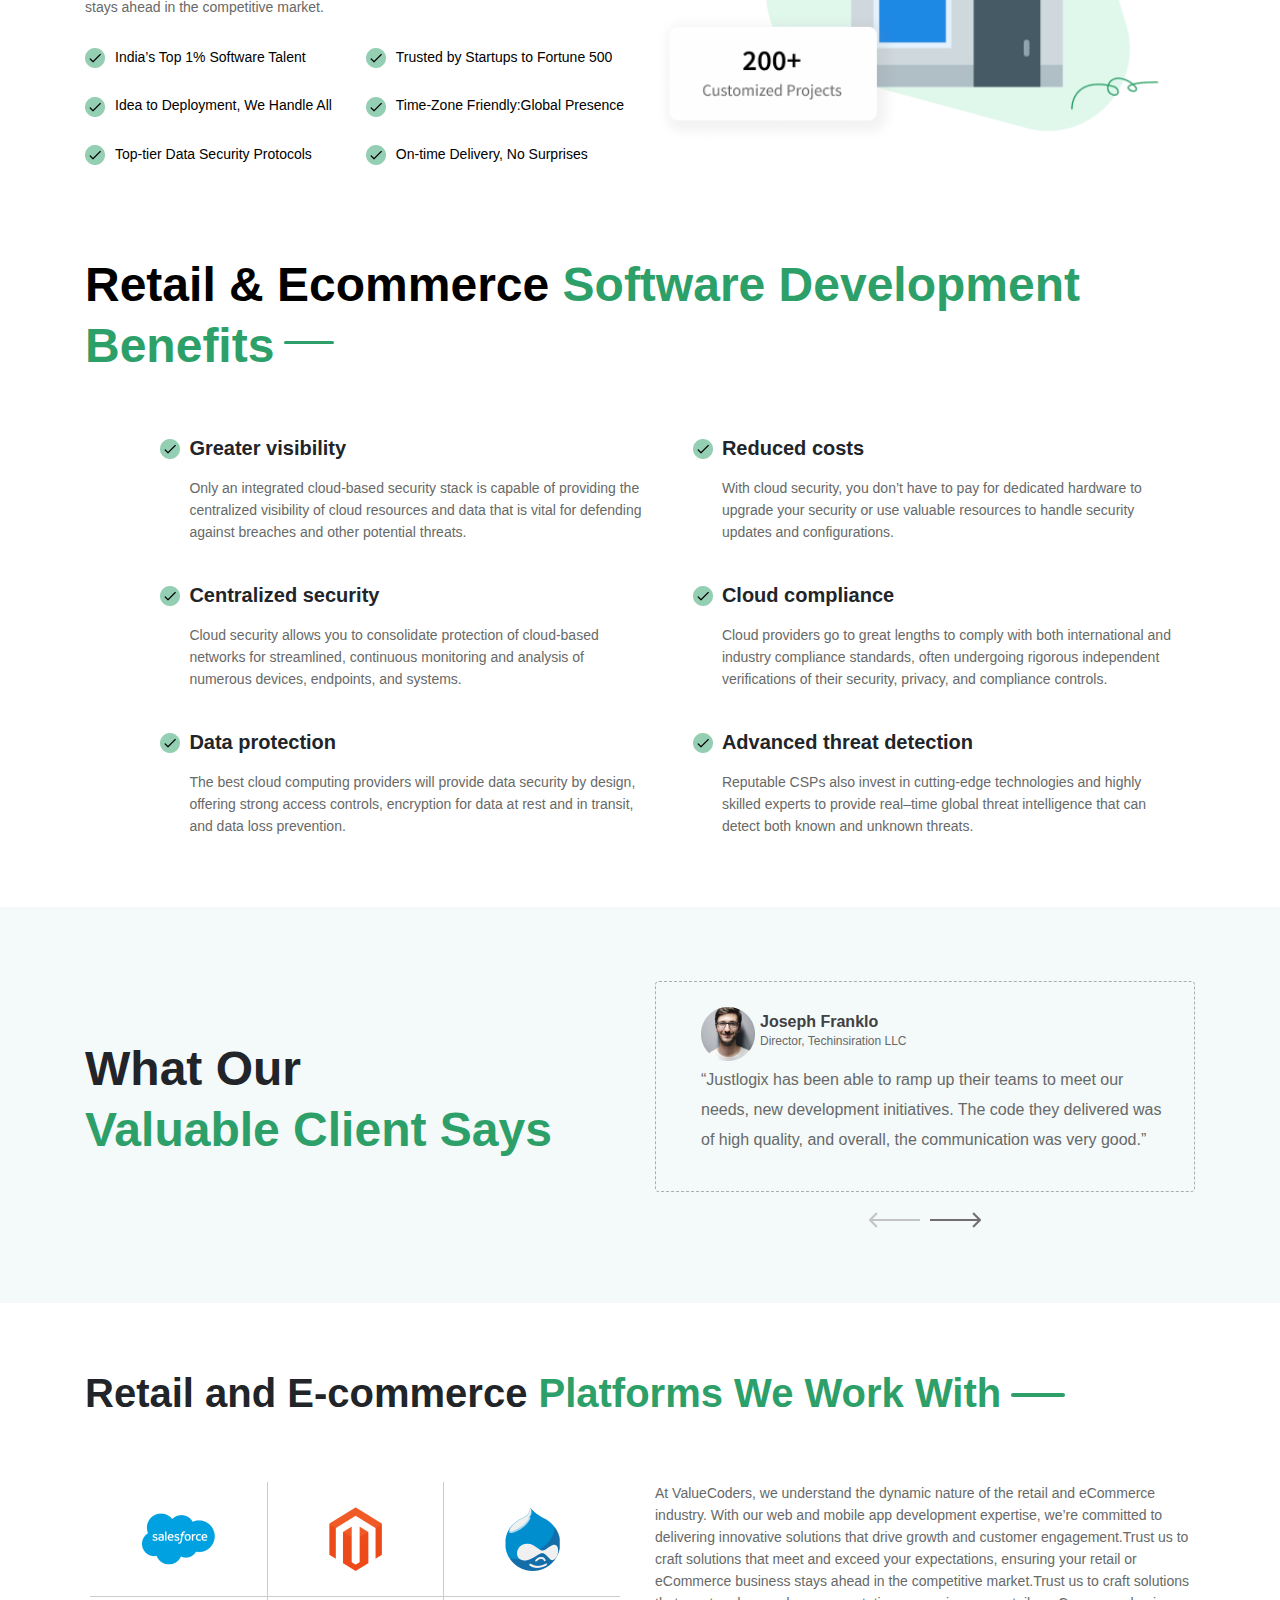
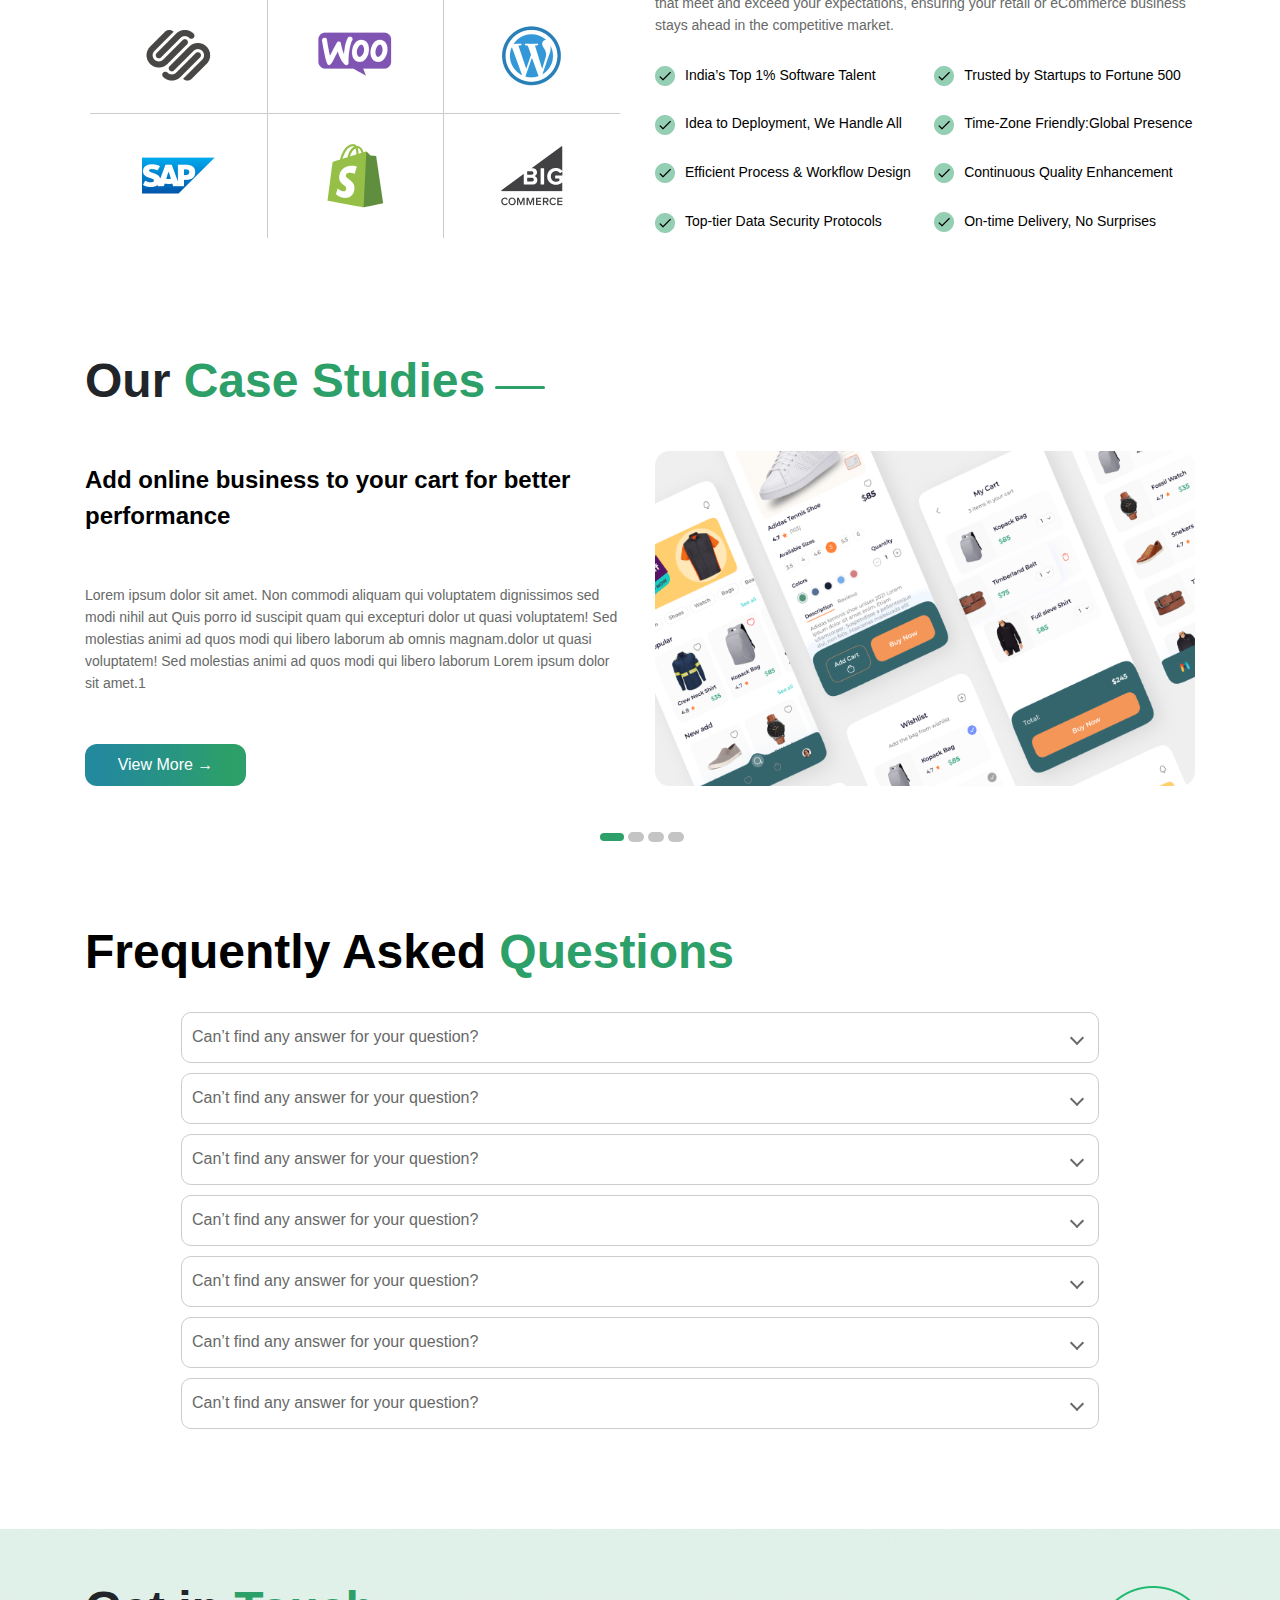
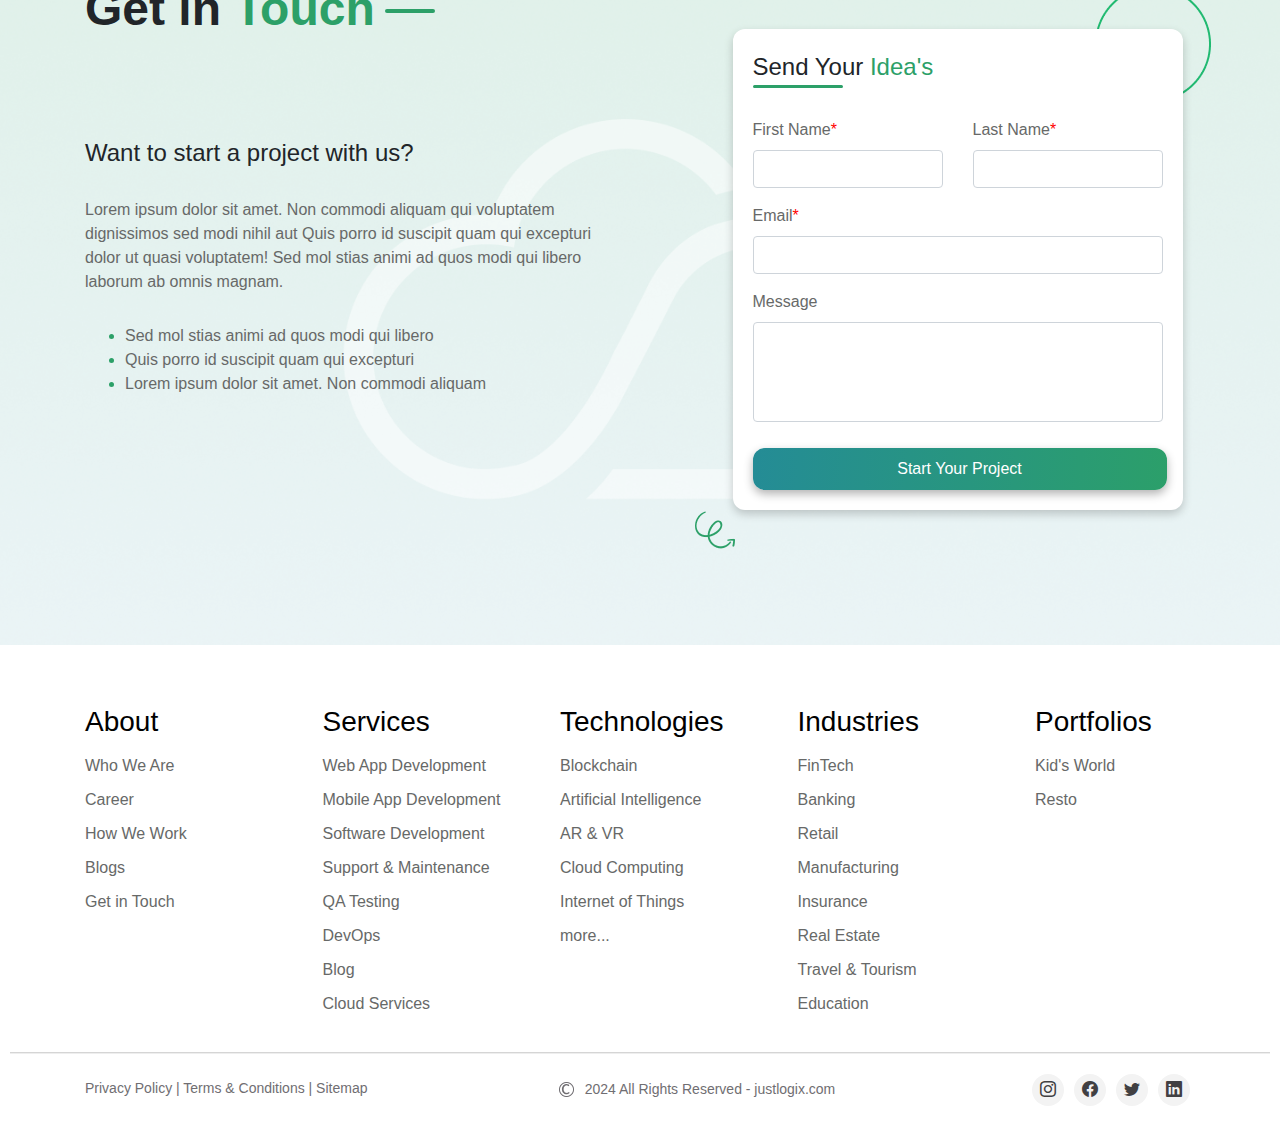
==== commit b7ac34bc: "Update index.html" ====
--- a/index.html
+++ b/index.html
@@ -224,8 +224,9 @@
             </div>
         </div>
     </nav>
+
     <script>
-        // Function to open sidebar
+        // Function to open sidebar 
         function openSidebar() {
             document.querySelector('.sidebar').classList.add('active');
             document.querySelector('body').classList.add('sidebar-open');
@@ -238,20 +239,45 @@
         }
 
 
-        // Function to toggle dropdown
-        function toggleDropdown(id) {
-            var dropdown = document.getElementById(id + '-dropdown');
-            var icon = document.getElementById(id + '-icon');
-            if (dropdown.style.display === "none") {
-                dropdown.style.display = "block";
-                icon.classList.remove('bi-chevron-down');
-                icon.classList.add('bi-chevron-up');
-            } else {
-                dropdown.style.display = "none";
-                icon.classList.remove('bi-chevron-up');
-                icon.classList.add('bi-chevron-down');
-            }
+       
+        // function toggleDropdown(id) {
+        //     var dropdown = document.getElementById(id + '-dropdown');
+        //     var icon = document.getElementById(id + '-icon');
+        //     if (dropdown.style.display === "none") {
+        //         dropdown.style.display = "block";
+        //         icon.classList.remove('bi-chevron-down');
+        //         icon.classList.add('bi-chevron-up');
+        //     } else {
+        //         dropdown.style.display = "none";
+        //         icon.classList.remove('bi-chevron-up');
+        //         icon.classList.add('bi-chevron-down');
+        //     }
+        // }
+        
+
+
+function toggleDropdown(dropdownId, iconId) {
+    var dropdown = document.getElementById(dropdownId + '-dropdown');
+    var icon = document.getElementById(iconId);
+
+    var dropdowns = document.querySelectorAll('.dropdown-menu');
+    dropdowns.forEach(function(d) {
+        if (d.id !== dropdownId + '-dropdown') {
+            d.style.display = 'none';
         }
+    });
+
+    if (dropdown.style.display === 'block') {
+        dropdown.style.display = 'none';
+        icon.classList.remove('bi-chevron-up');
+        icon.classList.add('bi-chevron-down');
+    } else {
+        dropdown.style.display = 'block';
+        icon.classList.remove('bi-chevron-down');
+        icon.classList.add('bi-chevron-up');
+    }
+}
+
 
         // Toggle sidebar on navbar toggler click
         document.querySelector('.navbar-toggler').addEventListener('click', function () {
@@ -262,6 +288,11 @@
             }
         });
     </script>
+
+
+    
+    
+
     <!-- nav bar end-->
     <!-- hero section -->
 
--- a/inductries.css
+++ b/inductries.css
@@ -158,6 +158,7 @@
     text-align: left;
 
 }
+
 @media (max-width:768px) {
 .retail-header {
     width: auto !important;
@@ -186,14 +187,24 @@
 
 }
 .retail-button {
-    width: auto !important;
+    /* width: auto !important;
 padding: 10px 20px 10px 20px;
 gap: 8px;
 border-radius: 8px 0px 0px 0px;
-opacity: 0px;
-background-color: red !important;
 width: 204px !important;
 text-align: center !important;
+
+height: 36px !important; */
+font-size: 16px;
+font-weight: 700;
+line-height: 20.11px;
+text-align: center;
+height: 36px !important;
+width: 204px !important;
+border-radius: 8px !important;
+padding: 10px, 20px, 10px, 20px;
+
+
 
 }
 .retail-button-div
@@ -201,6 +212,8 @@
     display: flex;
     flex-direction: column;
     align-items: center;
+    margin-bottom: 20px !important;
+    margin-top: -10px !important;
 }
 .retail-img{
     /* width: 204px !important;
@@ -447,7 +460,6 @@
   margin-top: -50px;
 }
 
-
 @media screen and (max-width: 768px) {
   .software-solutions{
     margin-top: 60px !important;
@@ -602,6 +614,7 @@
     background-color: #23899C0D;
     /* height: 811px !important; */
     height: auto !important;
+    margin-top: 40px !important;
 
 }
 .scope-container{
@@ -693,10 +706,10 @@
 display: none !important;
 }
 
-
-
-
 @media (max-width:767px) {
+  .scope-top-div{
+    margin-top: 0px !important;
+  }
     .scope-header{
 font-size: 32px;
 font-weight: 600;
@@ -814,7 +827,6 @@
     margin-bottom: 40px !important;
     color: #676968;
 }
-
 @media (max-width:768px) {
   .Expertise-top-div{
     margin-top: 30px !important;
@@ -825,7 +837,7 @@
         height: 193px !important;
     }
     .Expertise-header{
-      font-size: 32px !important;
+      font-size: 32px ;
       font-weight: 600 !important;
       line-height: 32px !important;
       text-align: left !important;
@@ -966,12 +978,17 @@
 .mobile{
     display: none !important;
 }
+@media (max-width:320px) {
+.development-header {
+  font-size: 30px !important;
+}
+}
 @media (max-width:768px) {
   .development-container {
     margin-top: 700px !important;
   }
 .development-header {
-font-size:28px;
+font-size:32px;
 /* font-size:32px; */
 font-weight: 600;
 line-height: 40.22px;
@@ -999,6 +1016,9 @@
     display: block !important;
     margin-left: 5px !important;
   }
+  .development-rowone{
+    margin-top: 40px !important;
+  }
     .development-img-col2{
         display: none !important;
     }
@@ -1026,6 +1046,7 @@
 
 .benefits-container {
     /* height: 520px; */
+    margin-top: 20px !important;
 }
 .benefits-container2{
   margin-top: 60px !important;
@@ -1083,50 +1104,63 @@
     color: #676968;
 
 }
+
 @media (min-width:320px)and (max-width:374px){
   .benefits-container {
-    margin-top: 450px !important;
-  }
+    margin-top: 510px !important;
+  }
+ 
   .benefits-container2{
     margin-top: 0px !important;
   }
   .benefits-col-header{
-    margin-left: -40px !important;
+    margin-left: -65px !important;
   }
   .benefits-col-discription{
-    margin-left: -40px !important;
-  
-  }
+    margin-left: -65px !important;
+  
+  }
+  .benefits-img {
+    margin-left: -25px !important;
+  }
+
+ 
 }
 @media (min-width:375px)and (max-width:424px){
   .benefits-container {
-    margin-top: 400px !important;
+    margin-top: 470px !important;
   }
   .benefits-container2{
     margin-top: 0px !important;
   }
   .benefits-col-header{
-    margin-left: -55px !important;
+    margin-left: -79px !important;
   }
 .benefits-col-discription{
-  margin-left: -55px !important;
-
+  margin-left: -79px !important;
+
+}
+.benefits-img {
+  margin-left: -27px !important;
 }
   
 }
 @media (min-width:425px)and (max-width:767px){
   .benefits-container {
-    margin-top: 390px !important;
+    margin-top: 440px !important;
   }
   .benefits-container2{
     margin-top: 0px !important;
   }
   .benefits-col-header{
-    margin-left: -68px !important;
+    margin-left: -93px !important;
   }
 .benefits-col-discription{
-  margin-left: -68px !important;
-
+  margin-left: -93px !important;
+
+}
+.benefits-img {
+  margin-left: -27px !important;
 }
   
 }
@@ -1153,7 +1187,7 @@
   margin-left: 0px !important;
 }
 .benefits-img {
-  margin-left: 0px !important;
+  /* margin-left: 0px !important; */
 }
 
 .benefits-col-header{
@@ -1182,6 +1216,7 @@
  .client-main-div{
     height: 396px !important;
     background: #23899C0D;
+    margin-top: 30px !important;
     
 }
 .client-header{
@@ -1260,13 +1295,10 @@
 
 
 
-
-
-
-
 @media (max-width:768px) {
     .client-main-div{
         height: auto !important;
+        margin-top: 0px !important;
     }
     .client-header{
 font-size: 32px;
@@ -1334,7 +1366,7 @@
 /* end of client section================================== */
 .platform-mainidv{
     height: 540px !important;
-    margin-top: 40px !important;
+    margin-top: 60px !important;
 }
 .platform-header{
 font-size: 40px;
@@ -1376,7 +1408,9 @@
     display: flex;
     justify-content:  ;
 }
-
+.platform-maincol{
+  margin-top: 30px !important;
+}
 .platform-col {
     flex-basis: 48%;
     display: flex;
@@ -1399,9 +1433,13 @@
     color: #000000;
 
 }
+
 @media (max-width:768px) {
+  .platform-mainidv{
+    margin-top: 40px !important;
+  }
   .platform-header{
-font-size: 32px;
+font-size: 32px !important;
 font-weight: 600;
 line-height: 40.22px;
 text-align: left;
@@ -1414,6 +1452,7 @@
 line-height: 22px !important;
 text-align: left !important;
 color: #676968 !important;
+margin-top: 10px !important;
 
   }
 .platform-header-span::after {
@@ -1427,6 +1466,9 @@
   }
   .platform-row{
     display: none !important;
+  }
+  .platform-maincol{
+    margin-top: 0px !important;
   }
 }
 /* end of platform section================================== */
@@ -1560,17 +1602,17 @@
 
 @media (min-width:320px)and (max-width:374px){
   .casestudies-maindiv{
-    margin-top: 500px !important;
+    margin-top: 630px !important;
   }
 }
 @media (min-width:375px)and (max-width:424px){
   .casestudies-maindiv{
-    margin-top: 470px !important;
+    margin-top: 560px !important;
   }
 }
 @media (min-width:425px)and (max-width:767px){
   .casestudies-maindiv{
-    margin-top: 420px !important;
+    margin-top: 470px !important;
   }
 }
 /* @media (min-width:768px){
@@ -2024,7 +2066,7 @@
   .arrowimage {
     margin-left: 610px;
   }
-  
+
   @media (max-width: 768px) {
   
     /*--------- Form -------------------*/
@@ -2422,3 +2464,224 @@
   border-bottom-left-radius: 0;
   border-bottom-right-radius: 0;
 } */
+
+
+
+
+
+
+
+
+
+
+
+
+
+
+
+
+
+
+
+
+
+
+.Mobile-App-Development-Technologies-section5{
+  width: 100%;
+  margin-top: 108px;
+}
+.Development-Technologies-col1{
+  width: 100%;
+  margin-left: 0;
+  margin: auto;
+  padding: 20px;
+}
+.image-column {
+  border: 1px solid #ccc; 
+  padding: 25px;
+}
+.image-column:nth-child(1) {
+  border-top: none;
+  border-left: none;
+  border-right: none;
+}
+.image-column:nth-child(2) {
+  border-top: none;
+  border-right: none;
+}
+.image-column:nth-child(3) {
+  border-top: none;
+  border-right: none;
+}
+.image-column:nth-child(4) {
+  border-left: none;
+  border-top: none;
+  border-right: none;
+  border-bottom: none;
+}
+.image-column:nth-child(5) {
+  border-top: none;
+  border-right: none;
+  border-bottom: none;
+}
+
+.image-column:nth-child(6) {
+  border-right: none;
+  border-bottom: none;
+  border-top: none;
+}
+.image-column:nth-child(7) {
+  border-left: none;
+  border-bottom: none;
+  border-right: none;
+}
+.image-column:nth-child(8) {
+  border-bottom: none;
+  border-right: none;
+}
+.image-column:nth-child(9) {
+  border-bottom: none;
+  border-right:none;
+}
+
+.image-column {
+  border-top-left-radius: 0;
+  border-top-right-radius: 0;
+  border-bottom-left-radius: 0;
+  border-bottom-right-radius: 0;
+}
+
+.Development-Technologies-col1{
+  width: 100%;
+}
+.Mobile-App-Development-Technologies-heading1{
+  width: 100%;
+  font-family: 'Source Sans Pro',sans-serif;
+  font-size: 40px;
+  font-weight: 600;
+  line-height: 60px;
+  text-align: left;
+  color: #000000;
+  display: none;
+}
+.Mobile-App-Development-Technologies-heading2{
+  width: 100%;
+  font-family: 'Source Sans Pro',sans-serif;
+  font-size: 40px;
+  font-weight: 600;
+  line-height: 60px;
+  text-align: left;
+  color: #000000;
+}
+.Mobile-App-Development-Technologies-heading1 span{
+  font-size: 40px;
+  font-weight: 700;
+  line-height: 60px;
+  text-align: left;
+  color: #2CA068;
+  }
+.Mobile-App-Development-Technologies-heading2 span{
+font-size: 40px;
+font-weight: 700;
+line-height: 60px;
+text-align: left;
+color: #2CA068;
+}
+.Mobile-App-Development-Technologies-para{
+  width: 100%;
+  font-family: 'Source Sans Pro',sans-serif;
+  font-size: 14px;
+  font-weight: 400;
+  line-height: 22px;
+  text-align: left;
+  color: #676968;
+  margin-top: 20px;
+}
+.Mobile-App-Development-Technologies-sidelink{
+  width: 100%;
+  font-family: 'Source Sans Pro',sans-serif;
+  font-size: 16px;
+  font-weight: 400;
+  line-height: 20.11px;
+  text-align: left;
+  color: #2CA068;
+  margin-top: 25px;
+}
+.Mobile-App-Development-Technologies-sidelink span{
+  width: 18px;
+  height: 18px;
+  padding: 3.75px 0px 0px 0px;
+  gap: 0px;
+  opacity: 0px;
+
+}
+
+@media screen and (max-width: 767px){
+  .Mobile-App-Development-Technologies-section5{
+    margin-top: 50px;
+    width: 100%;
+  }
+  .Mobile-App-Development-Technologies-heading1{
+    width: 100%;
+    font-size: 28px;
+    font-weight: 600;
+    line-height: 40.22px;
+    text-align: left;
+    display: block;
+  }
+  .Mobile-App-Development-Technologies-heading2{
+    width: 100%;
+    font-family: 'Source Sans Pro',sans-serif;
+    font-size: 40px;
+    font-weight: 600;
+    line-height: 60px;
+    text-align: left;
+    display: none;
+    color: #000000;
+  }
+  .Mobile-App-Development-Technologies-heading1 span{
+    font-size: 28px;
+    font-weight: 600;
+    line-height: 40.22px;
+    text-align: left;
+    }
+  .Mobile-App-Development-Technologies-heading2 span{
+  font-size: 40px;
+  font-weight: 700;
+  line-height: 60px;
+  text-align: left;
+  color: #2CA068;
+  }
+  .Mobile-App-Development-Technologies-para{
+    font-size: 14px;
+    font-weight: 400;
+    line-height: 22px;
+    text-align: left;
+    margin-top: 0;
+  }
+  .Mobile-App-Development-Technologies-heading1{
+    width: 100%;
+  }
+  .Development-Technologies-col1{
+    width: 100%;
+  }
+  .Mobile-App-Development-Technologies-sidelink{
+    font-size: 16px;
+    font-weight: 400;
+    line-height: 20.11px;
+    text-align: center;
+
+  }
+}
+
+
+
+
+
+
+
+
+
+
+
+
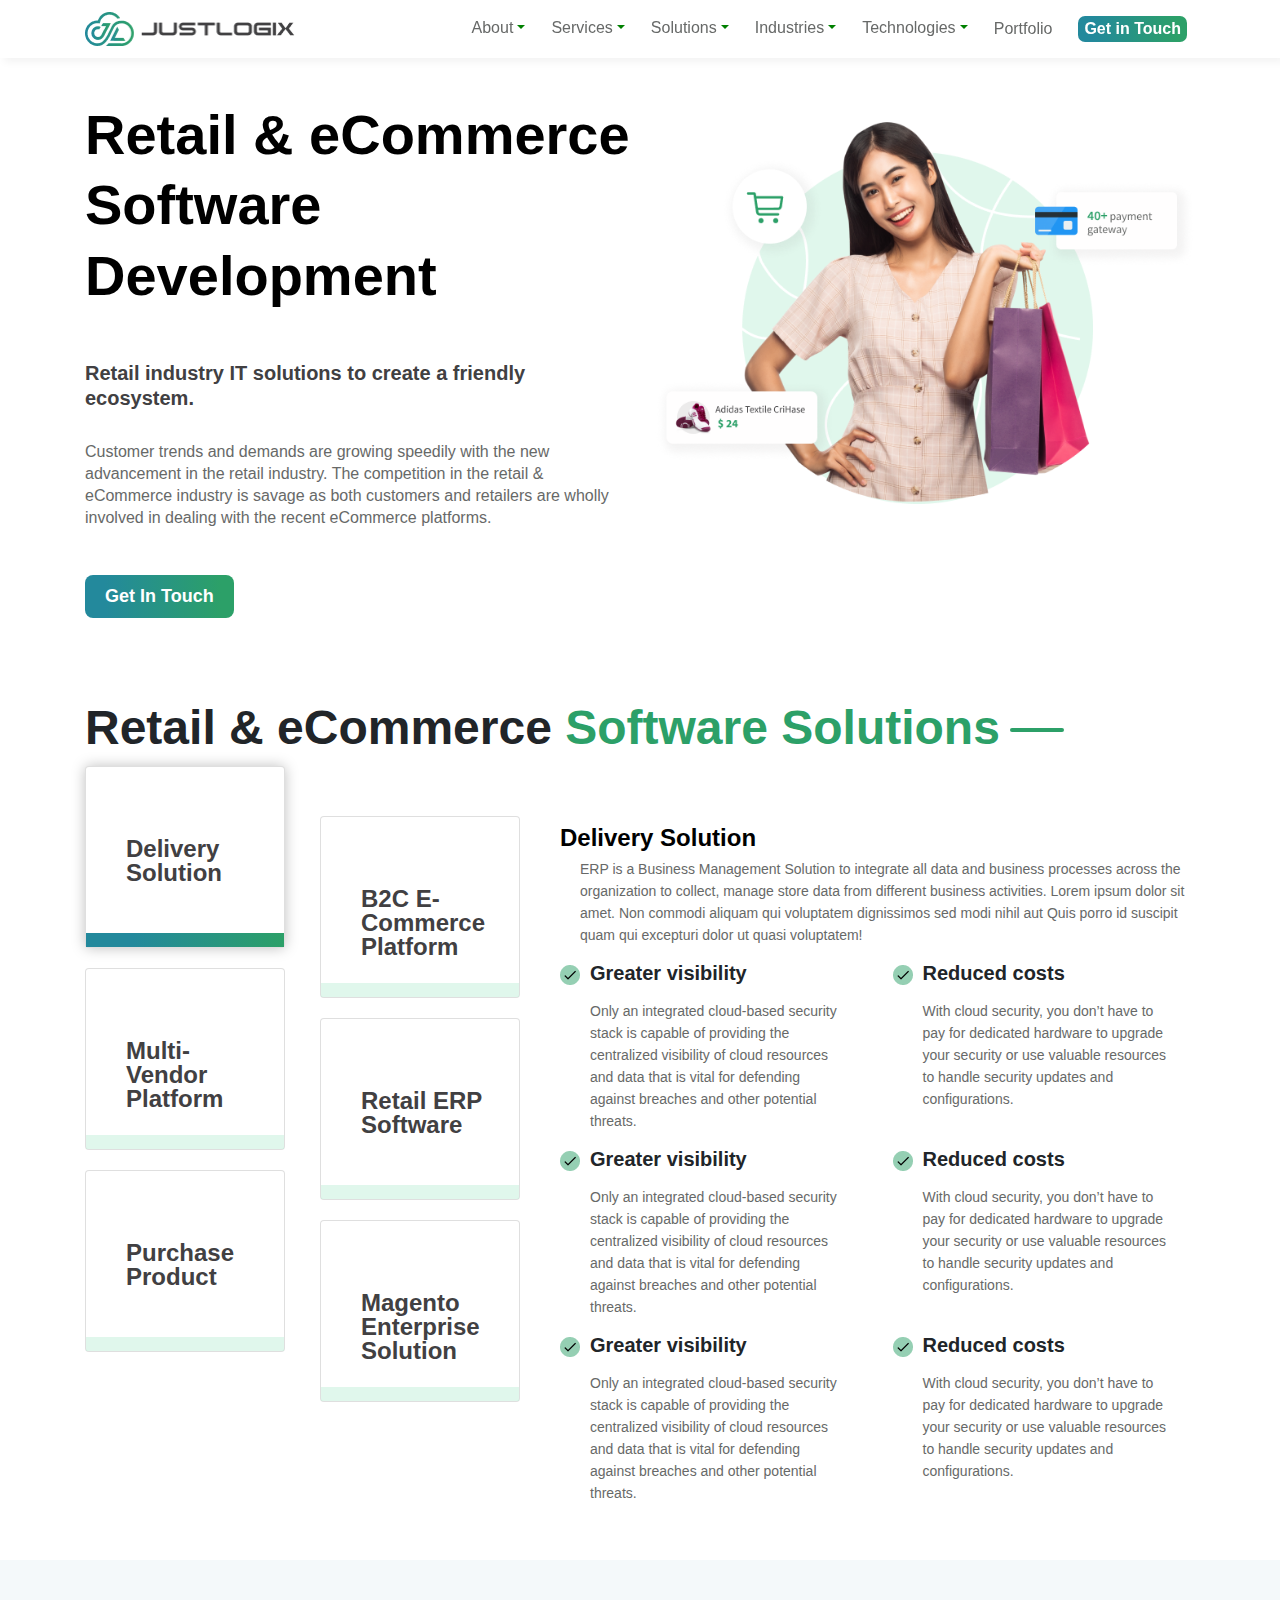
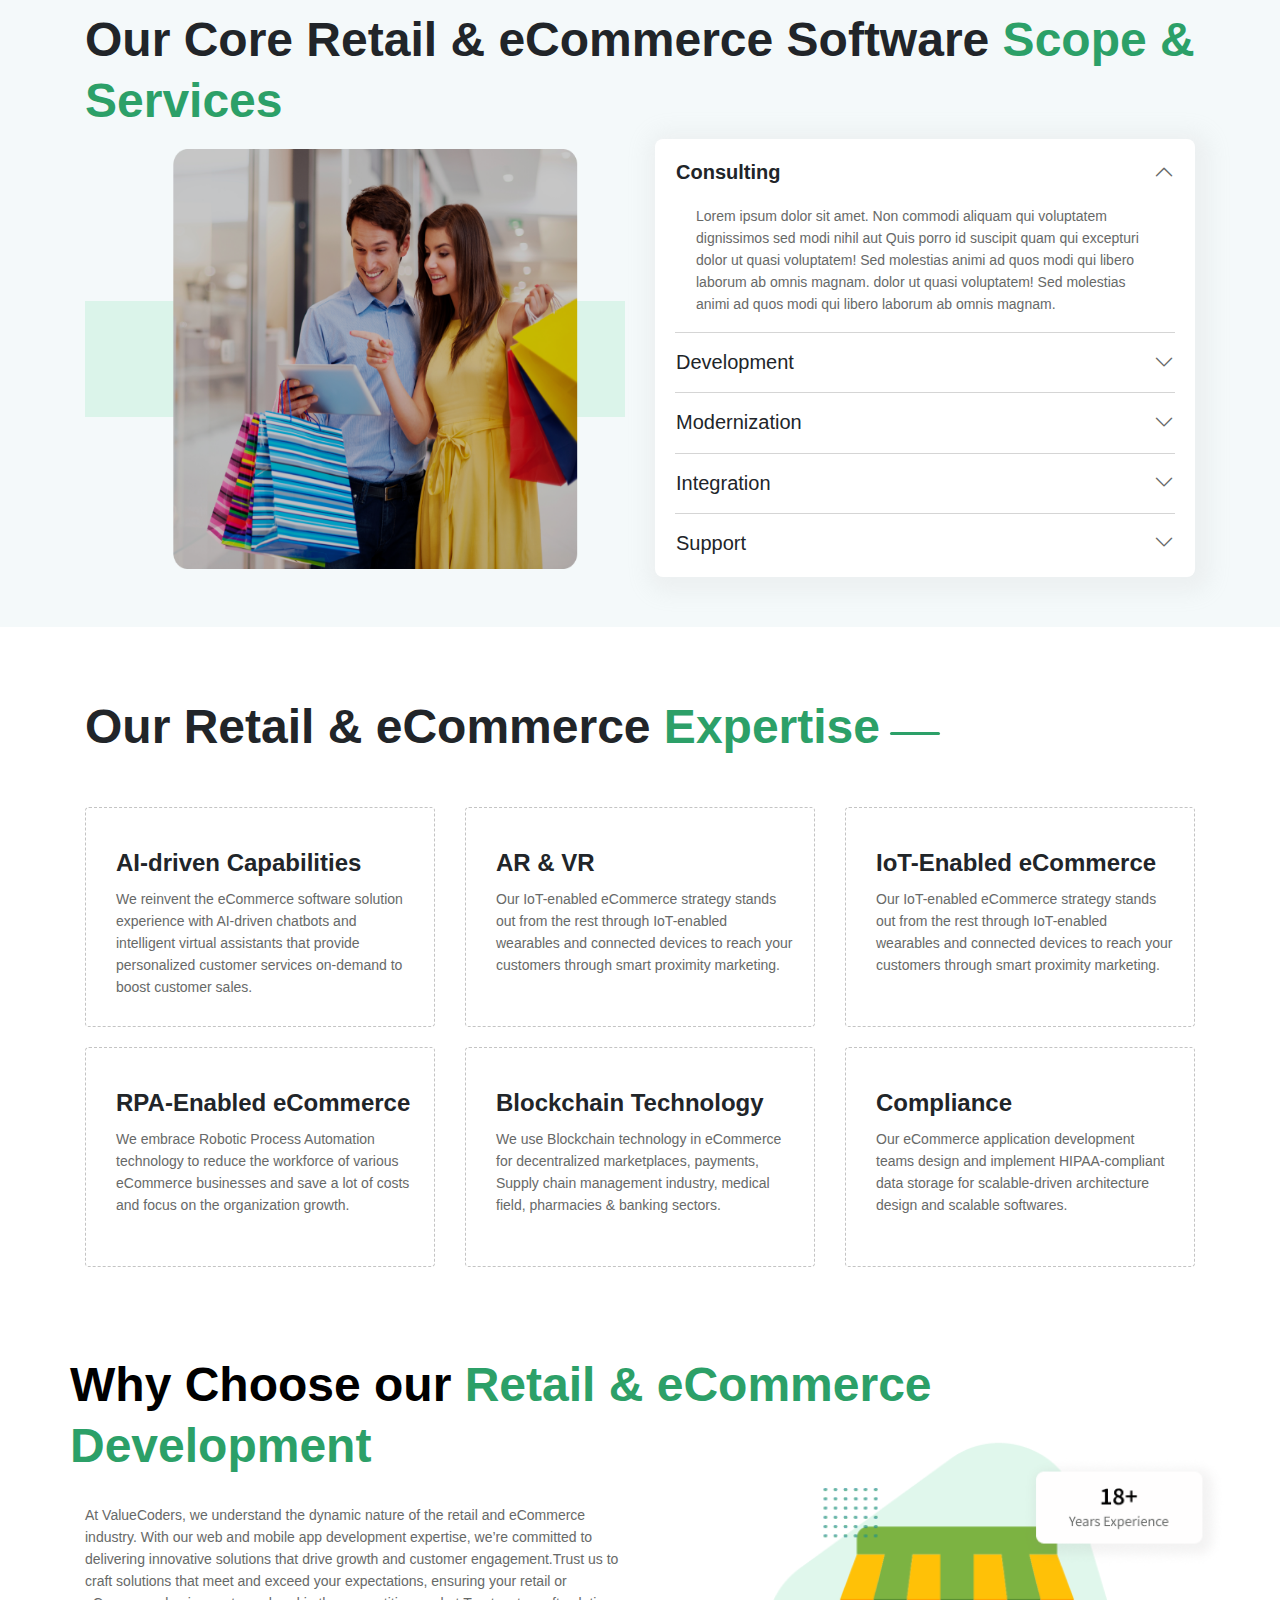
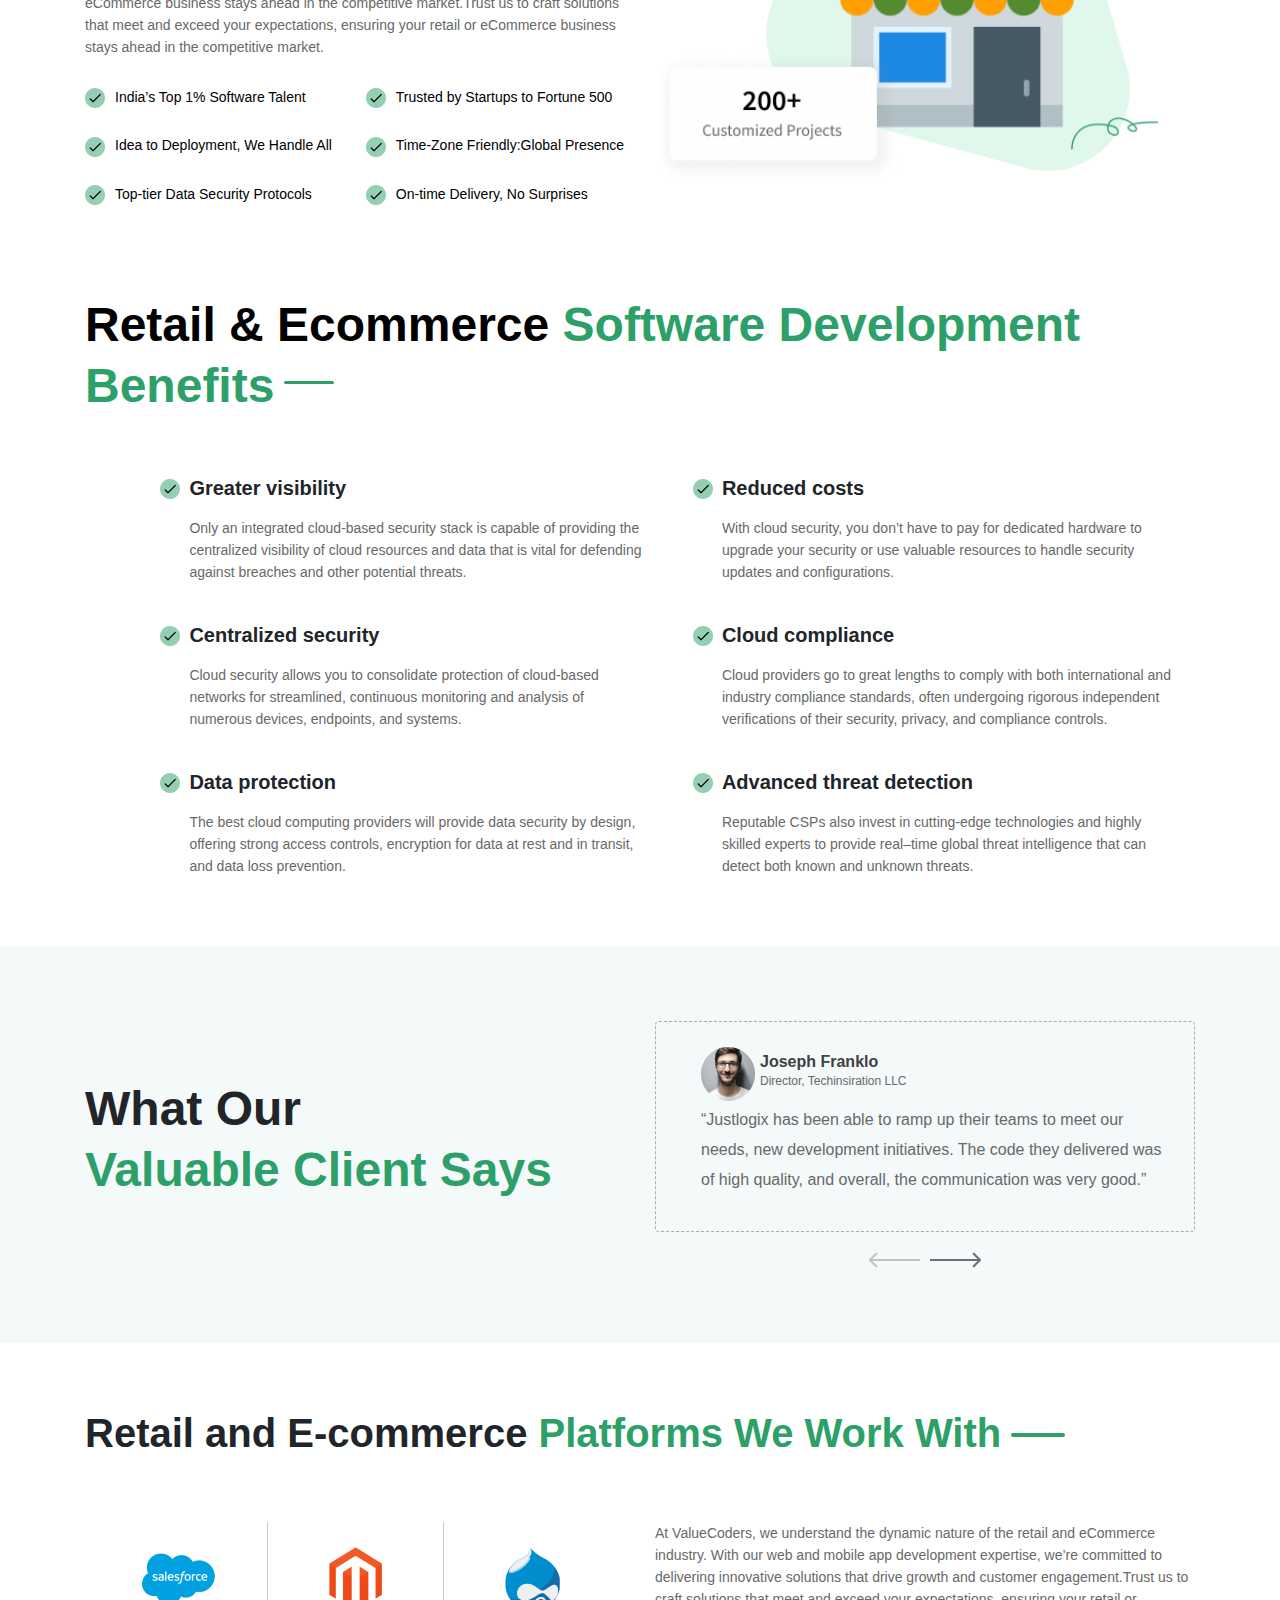
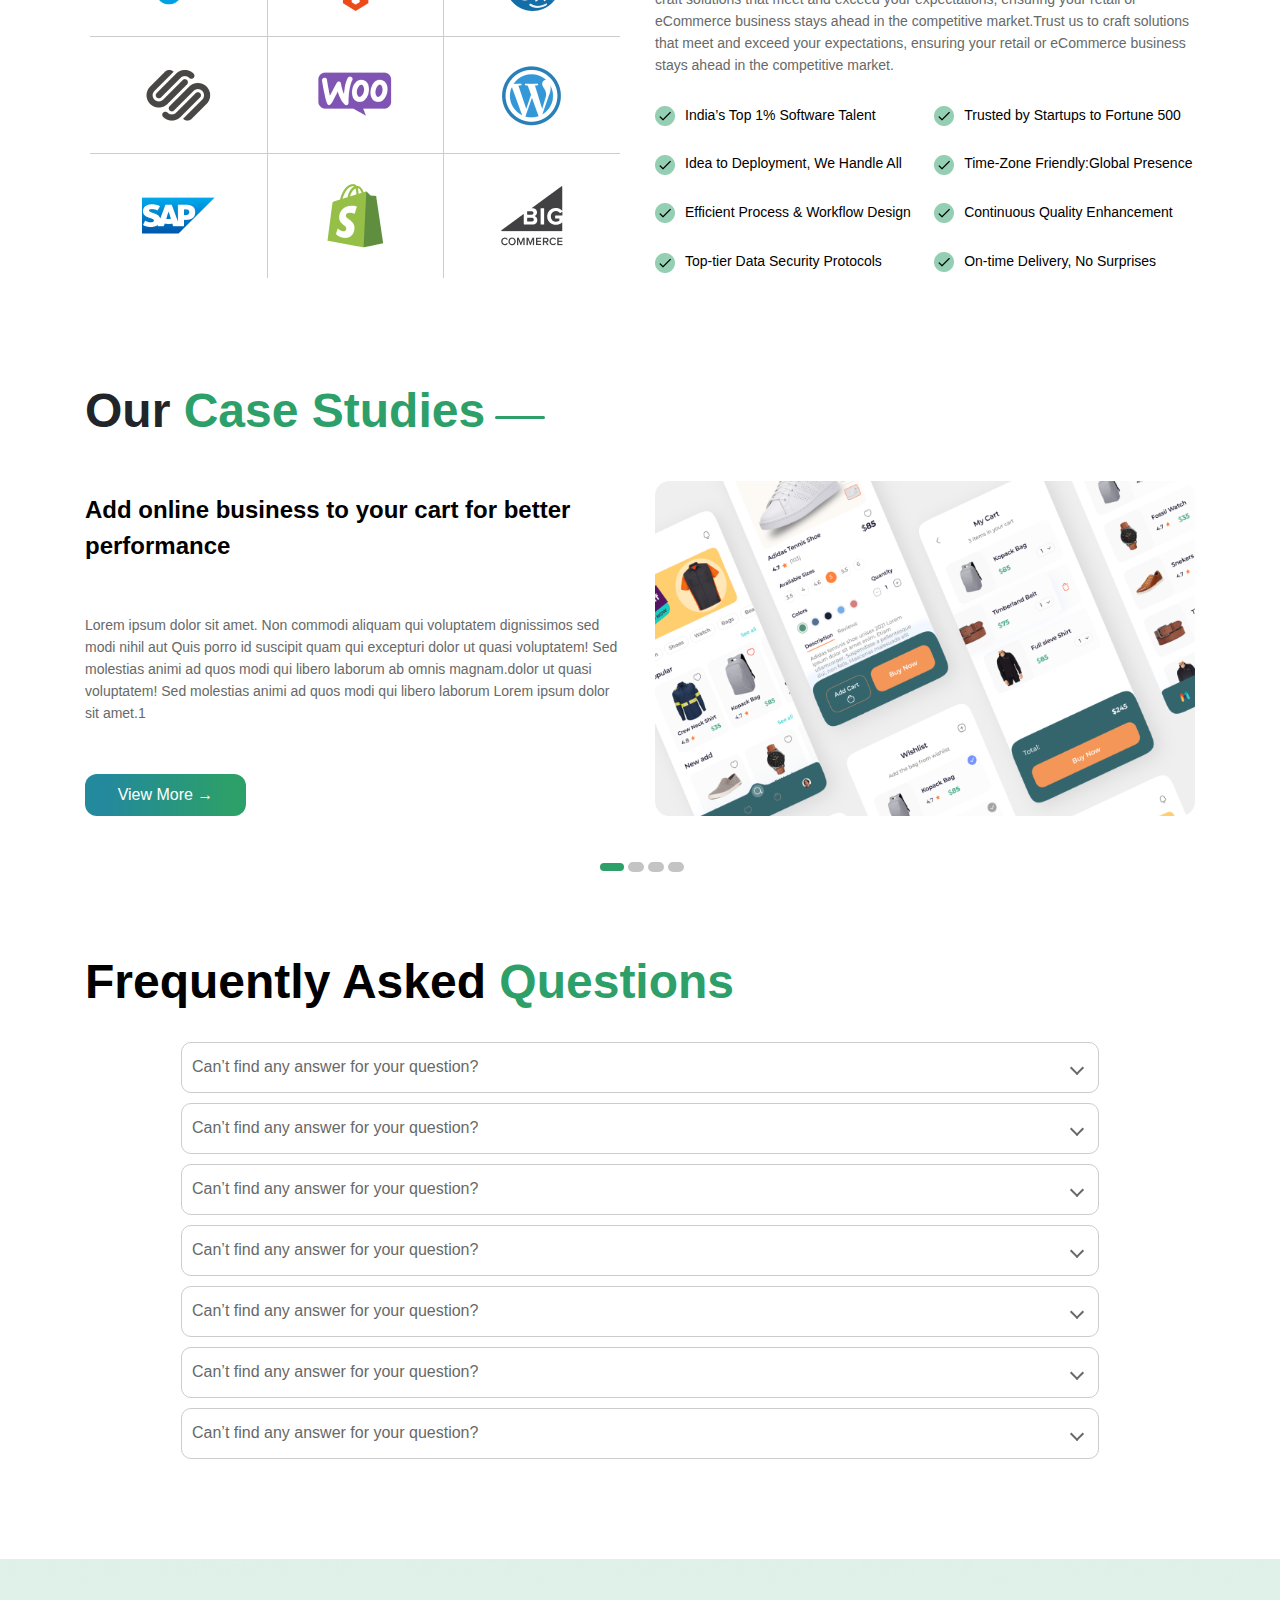
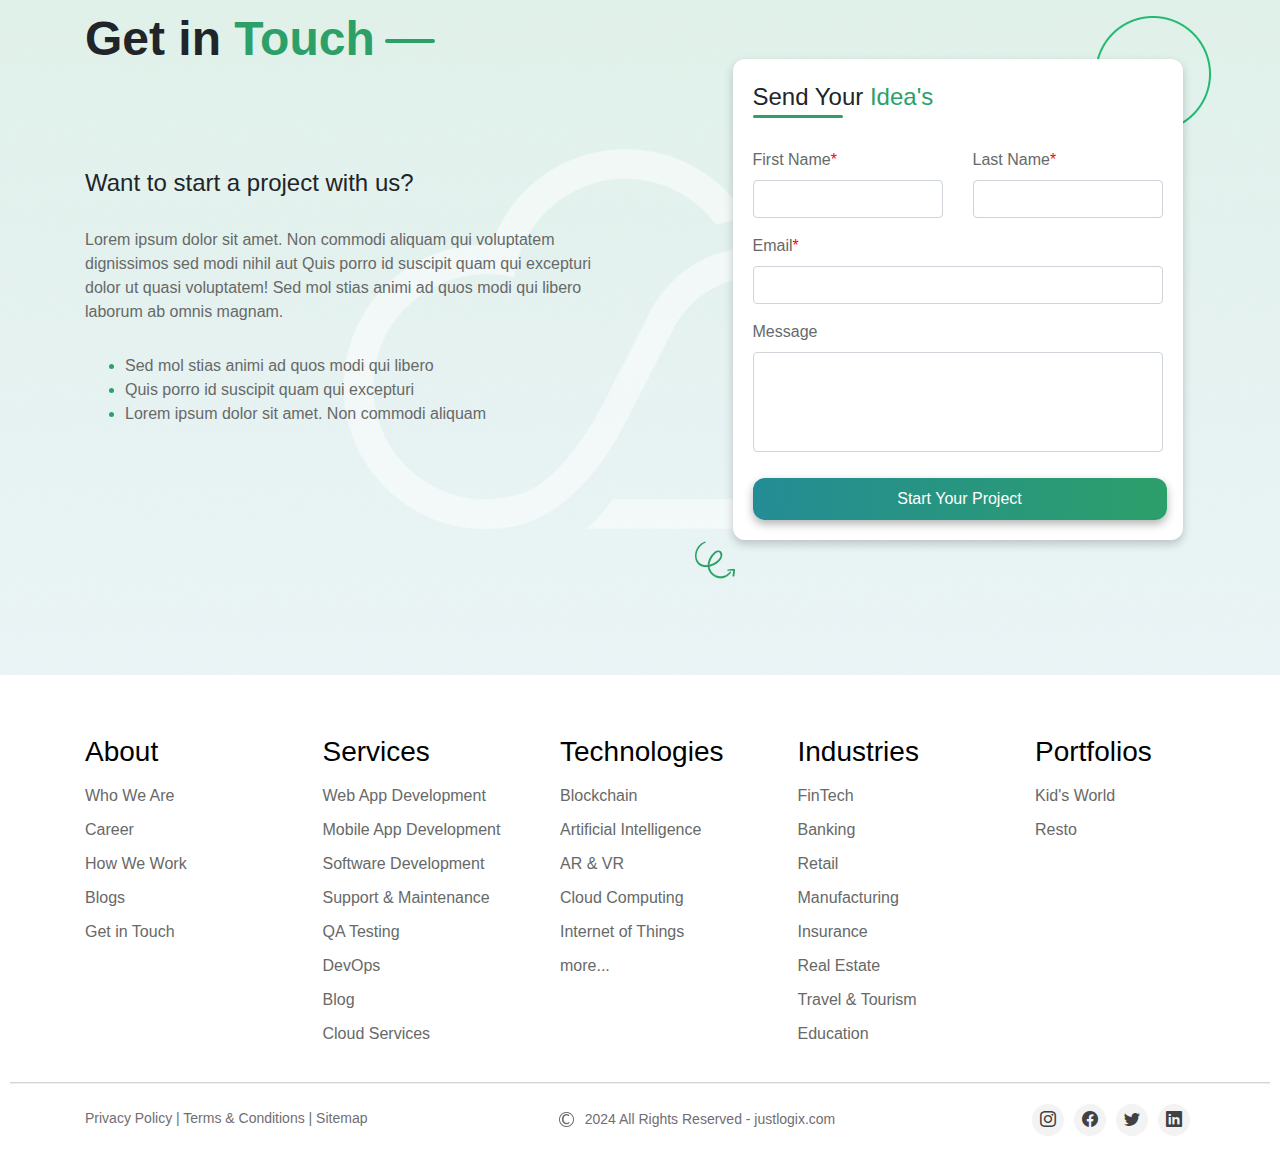
==== commit 1d83c1af: "Update index.html" ====
--- a/index.html
+++ b/index.html
@@ -95,8 +95,9 @@
                     <hr class="footer-line" style="margin-top: 0px !important;">
                     <li class="nav-item" style="margin-top: -20px !important;">
                         <a class="nav-link d-flex justify-content-between align-items-center" id="nav-a" href="#"
-                            onclick="toggleDropdown('Technologies')">Technologies <i id="services-icon"
+                            onclick="toggleDropdown('Technologies')">Technologies <i id="Technologies-icon"
                                 class="fas bi-chevron-down"></i></a>
+
                         <div id="Technologies-dropdown" class="dropdown-menu"
                             aria-labelledby="navbarDropdownTechnologies" style="display: none;">
                             <a class="dropdown-item" href="../Webapp/webapp.html">WebApp</a>
@@ -110,7 +111,7 @@
 
                     <li class="nav-item" style="margin-top: -20px !important;">
                         <a class="nav-link d-flex justify-content-between align-items-center" id="nav-a" href="#"
-                            onclick="toggleDropdown('Industries')">Industries <i id="services-icon"
+                            onclick="toggleDropdown('Industries')">Industries <i id="Industries-icon"
                                 class="fas bi-chevron-down"></i></a>
                         <div id="Industries-dropdown" class="dropdown-menu" aria-labelledby="navbarDropdownIndustries"
                             style="display: none;">
@@ -126,9 +127,9 @@
                     <li class="nav-item" style="margin-top: -20px !important;">
                         <a class="nav-link d-flex justify-content-between align-items-center" id="nav-a" href="#"
                             onclick="toggleDropdown('Portfolios')">Portfolios
-                             <!-- <i id="services-icon"
+                            <!-- <i id="services-icon"
                                 class="fas bi-chevron-down"></i> -->
-                            </a>
+                        </a>
                         <!-- <div id="Portfolios-dropdown" class="dropdown-menu" aria-labelledby="navbarDropdownPortfolios"
                             style="display: none;">
                             <a class="dropdown-item" href="../Webapp/webapp.html">WebApp</a>
@@ -238,45 +239,32 @@
             document.querySelector('body').classList.remove('sidebar-open');
         }
 
-
-       
-        // function toggleDropdown(id) {
-        //     var dropdown = document.getElementById(id + '-dropdown');
-        //     var icon = document.getElementById(id + '-icon');
-        //     if (dropdown.style.display === "none") {
-        //         dropdown.style.display = "block";
-        //         icon.classList.remove('bi-chevron-down');
-        //         icon.classList.add('bi-chevron-up');
-        //     } else {
-        //         dropdown.style.display = "none";
-        //         icon.classList.remove('bi-chevron-up');
-        //         icon.classList.add('bi-chevron-down');
-        //     }
-        // }
-        
-
-
-function toggleDropdown(dropdownId, iconId) {
-    var dropdown = document.getElementById(dropdownId + '-dropdown');
-    var icon = document.getElementById(iconId);
-
-    var dropdowns = document.querySelectorAll('.dropdown-menu');
-    dropdowns.forEach(function(d) {
-        if (d.id !== dropdownId + '-dropdown') {
-            d.style.display = 'none';
+        function toggleDropdown(dropdownId) {
+            var dropdown = document.getElementById(dropdownId + '-dropdown');
+            var icon = document.getElementById(dropdownId + '-icon');
+
+            // Close all dropdowns except the one being opened
+            var dropdowns = document.querySelectorAll('.dropdown-menu');
+            dropdowns.forEach(function (d) {
+                if (d.id !== dropdownId + '-dropdown' && d.style.display === 'block') {
+                    d.style.display = 'none';
+                    var associatedIcon = document.getElementById(d.id.replace('-dropdown', '-icon'));
+                    associatedIcon.classList.remove('bi-chevron-up');
+                    associatedIcon.classList.add('bi-chevron-down');
+                }
+            });
+
+            // Toggle the display and icon class of the current dropdown
+            if (dropdown.style.display === 'block') {
+                dropdown.style.display = 'none';
+                icon.classList.remove('bi-chevron-up');
+                icon.classList.add('bi-chevron-down');
+            } else {
+                dropdown.style.display = 'block';
+                icon.classList.remove('bi-chevron-down');
+                icon.classList.add('bi-chevron-up');
+            }
         }
-    });
-
-    if (dropdown.style.display === 'block') {
-        dropdown.style.display = 'none';
-        icon.classList.remove('bi-chevron-up');
-        icon.classList.add('bi-chevron-down');
-    } else {
-        dropdown.style.display = 'block';
-        icon.classList.remove('bi-chevron-down');
-        icon.classList.add('bi-chevron-up');
-    }
-}
 
 
         // Toggle sidebar on navbar toggler click
@@ -288,6 +276,7 @@
             }
         });
     </script>
+
 
 
     
--- a/inductries.css
+++ b/inductries.css
@@ -202,8 +202,9 @@
 height: 36px !important;
 width: 204px !important;
 border-radius: 8px !important;
-padding: 10px, 20px, 10px, 20px;
-
+/* padding: 10px, 20px, 10px, 20px; */
+padding: 0px !important;
+padding-top: 3px !important;
 
 
 }
@@ -760,7 +761,7 @@
 
 /* Expertise */
 .Expertise-top-div{
-    margin-top: 50px !important;
+    margin-top: 70px !important;
 }
 
 .Expertise-header {
@@ -904,7 +905,7 @@
 .development-container {
     height: 520px !important;
     /* background-color: red; */
-    margin-top: -40px !important;
+    margin-top: -20px !important;
 }
 
 .development-header {
@@ -1219,6 +1220,17 @@
     margin-top: 30px !important;
     
 }
+.client-card {
+  transition: opacity 0.5s ease-in-out;
+}
+
+.fade-out {
+  opacity: 0;
+}
+
+.fade-in {
+  opacity: 1;
+}
 .client-header{
  margin-top: 132px !important;
 font-size: 48px;
@@ -1476,7 +1488,9 @@
 
 /* our case  */
 
-
+.casestudies-maindiv{
+  margin-top: -10px !important;
+}
 .casestudies-image_display1 {
   display: none;
 }
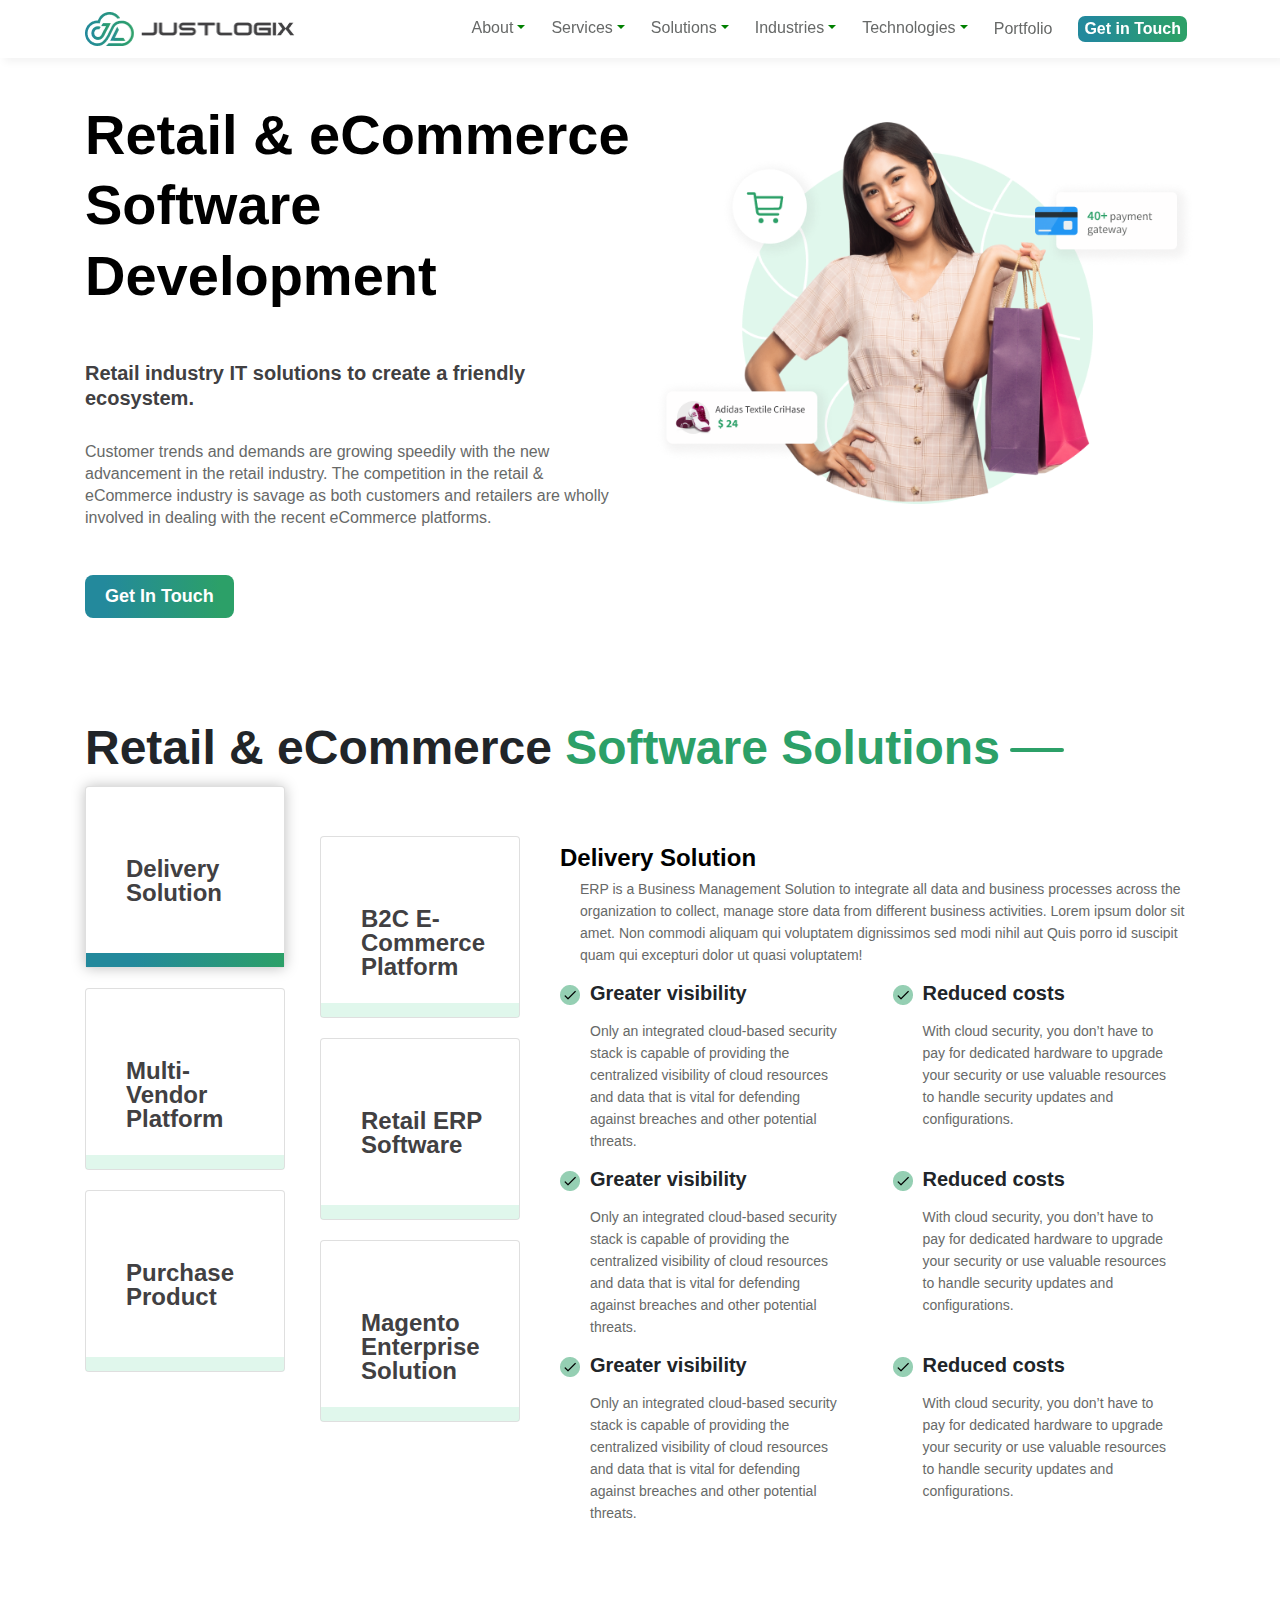
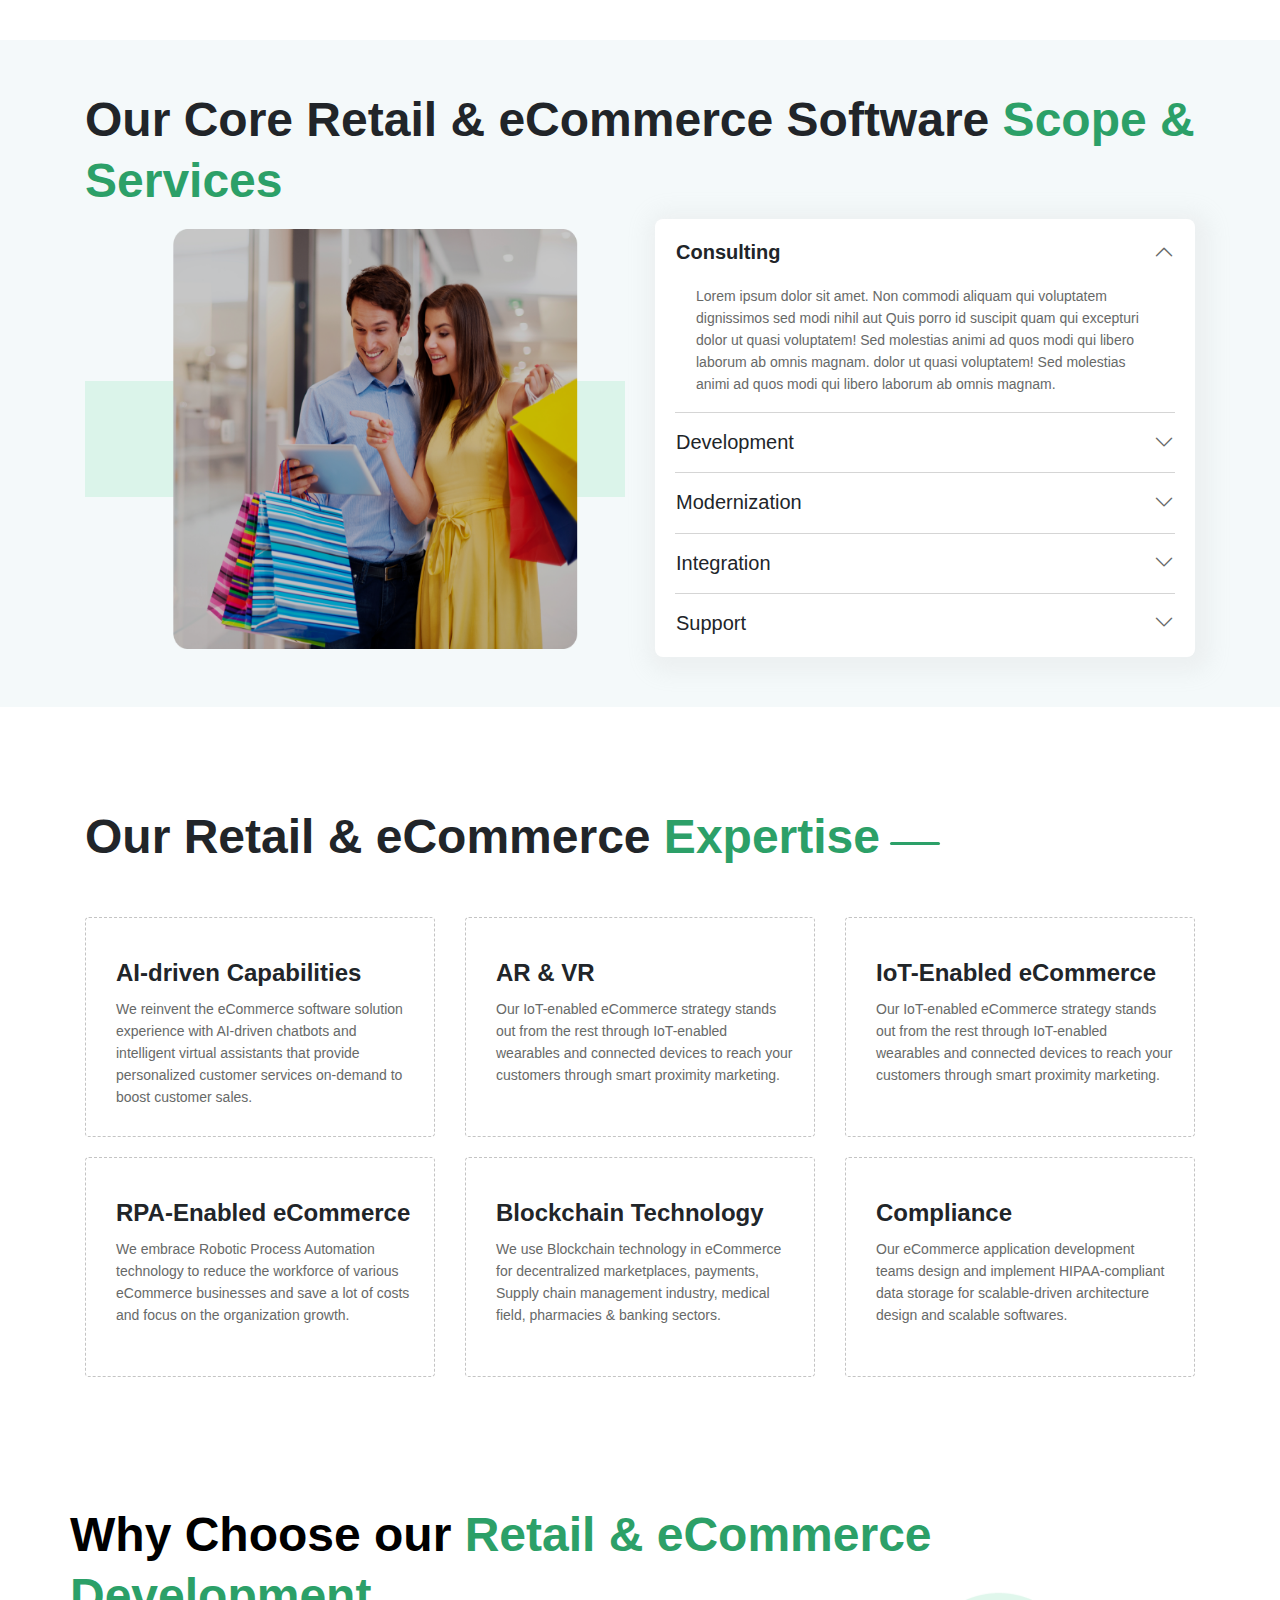
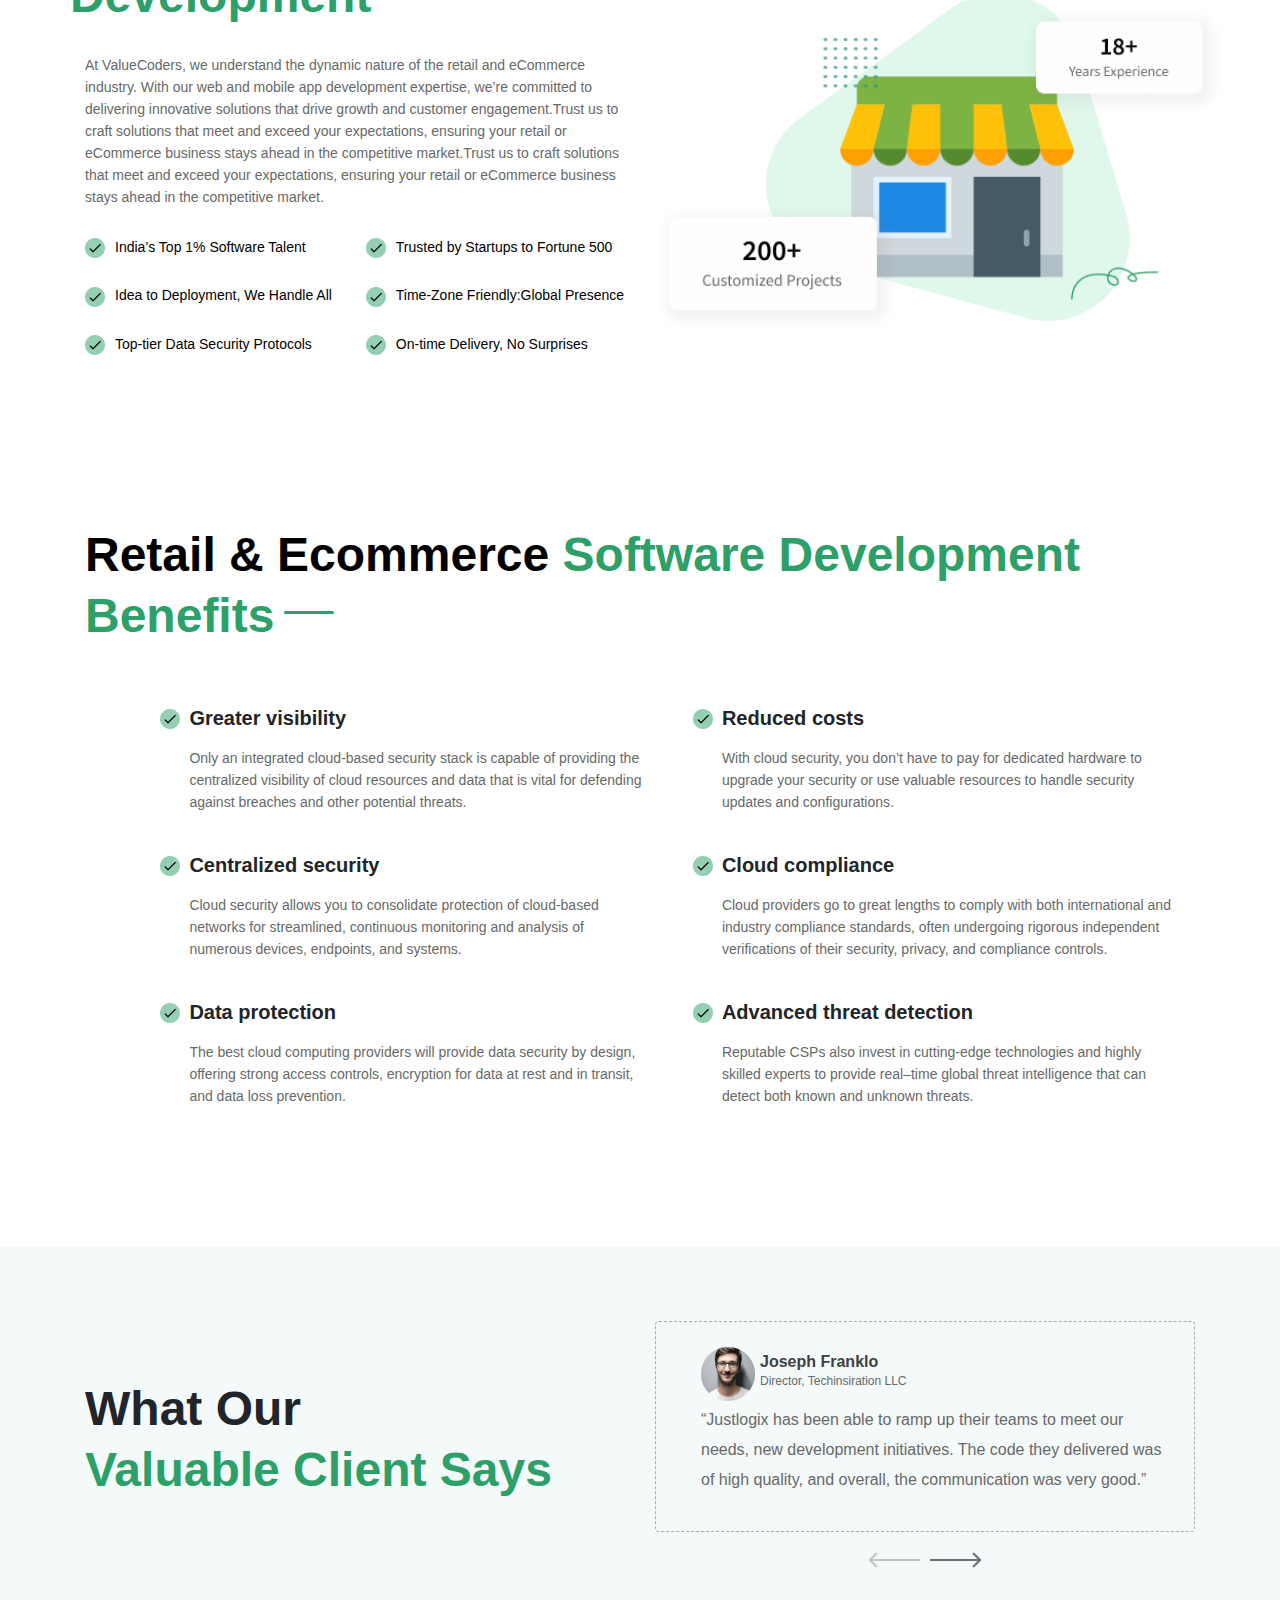
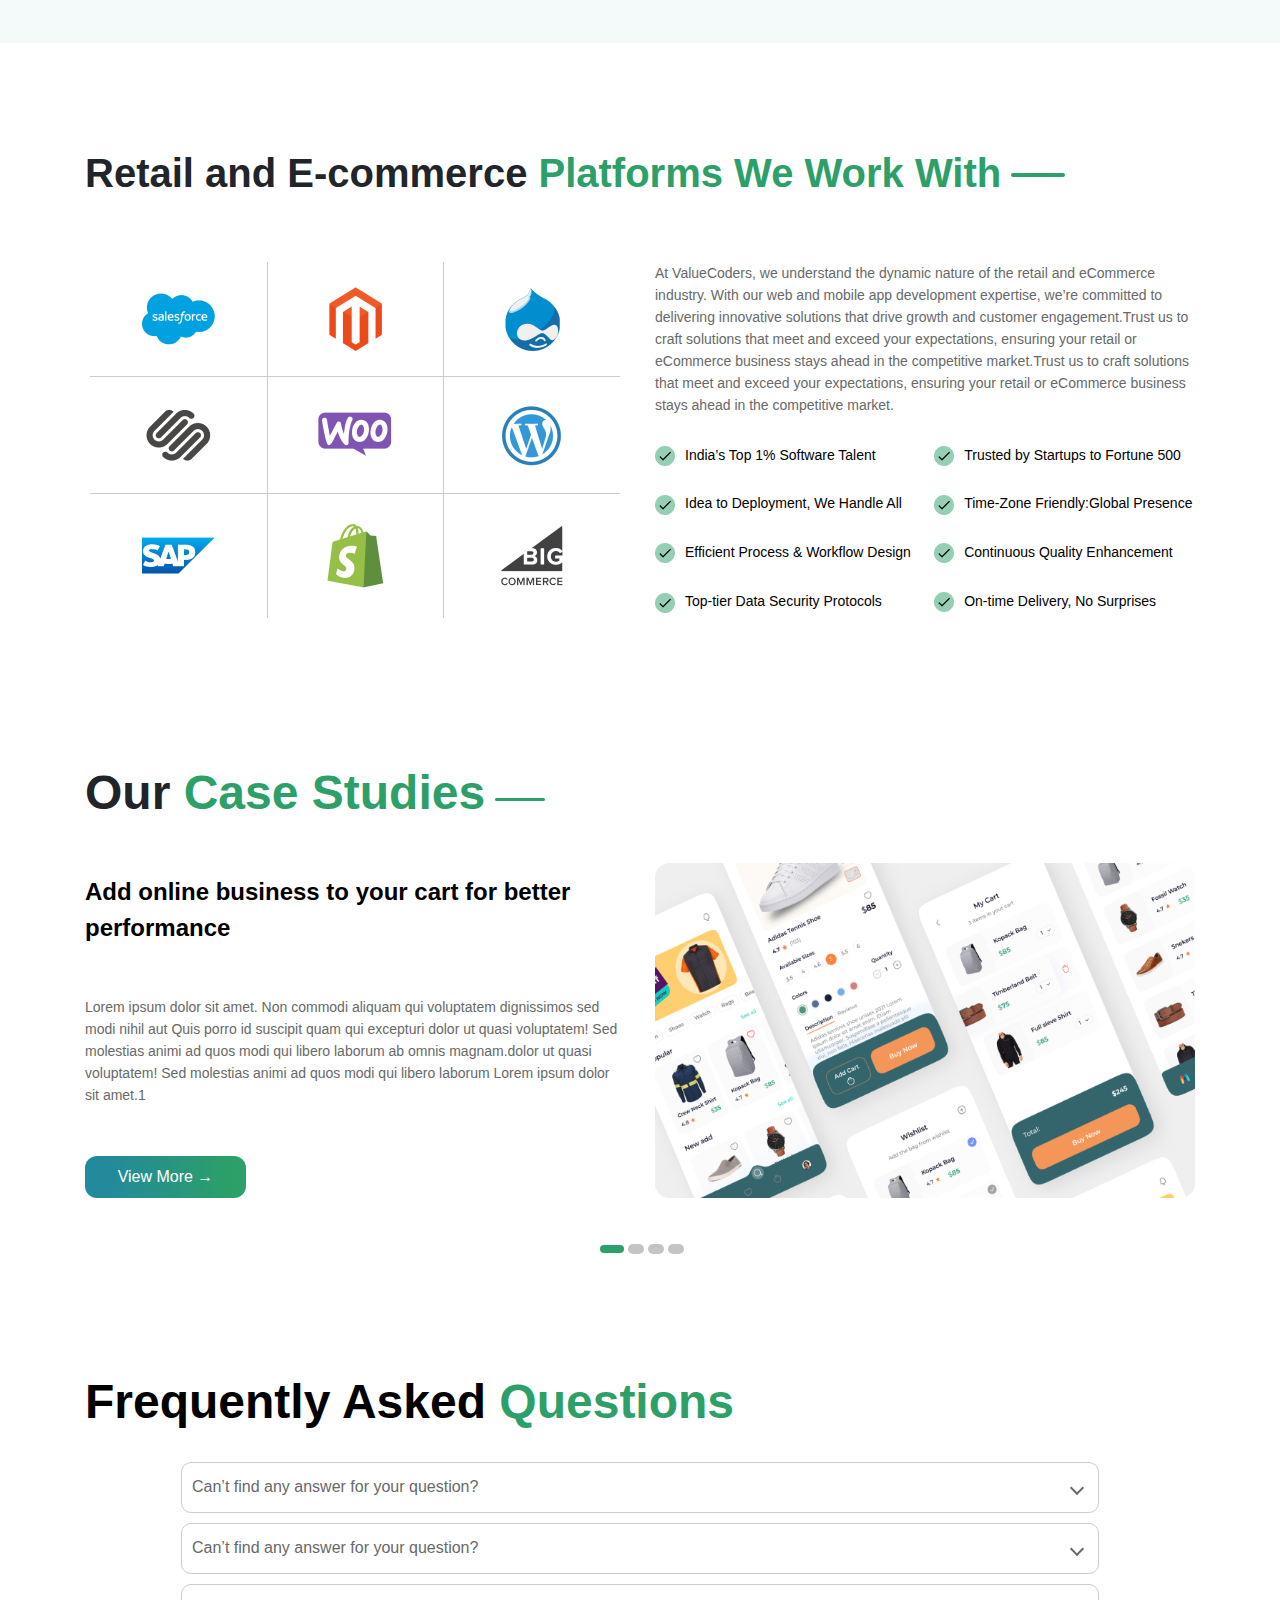
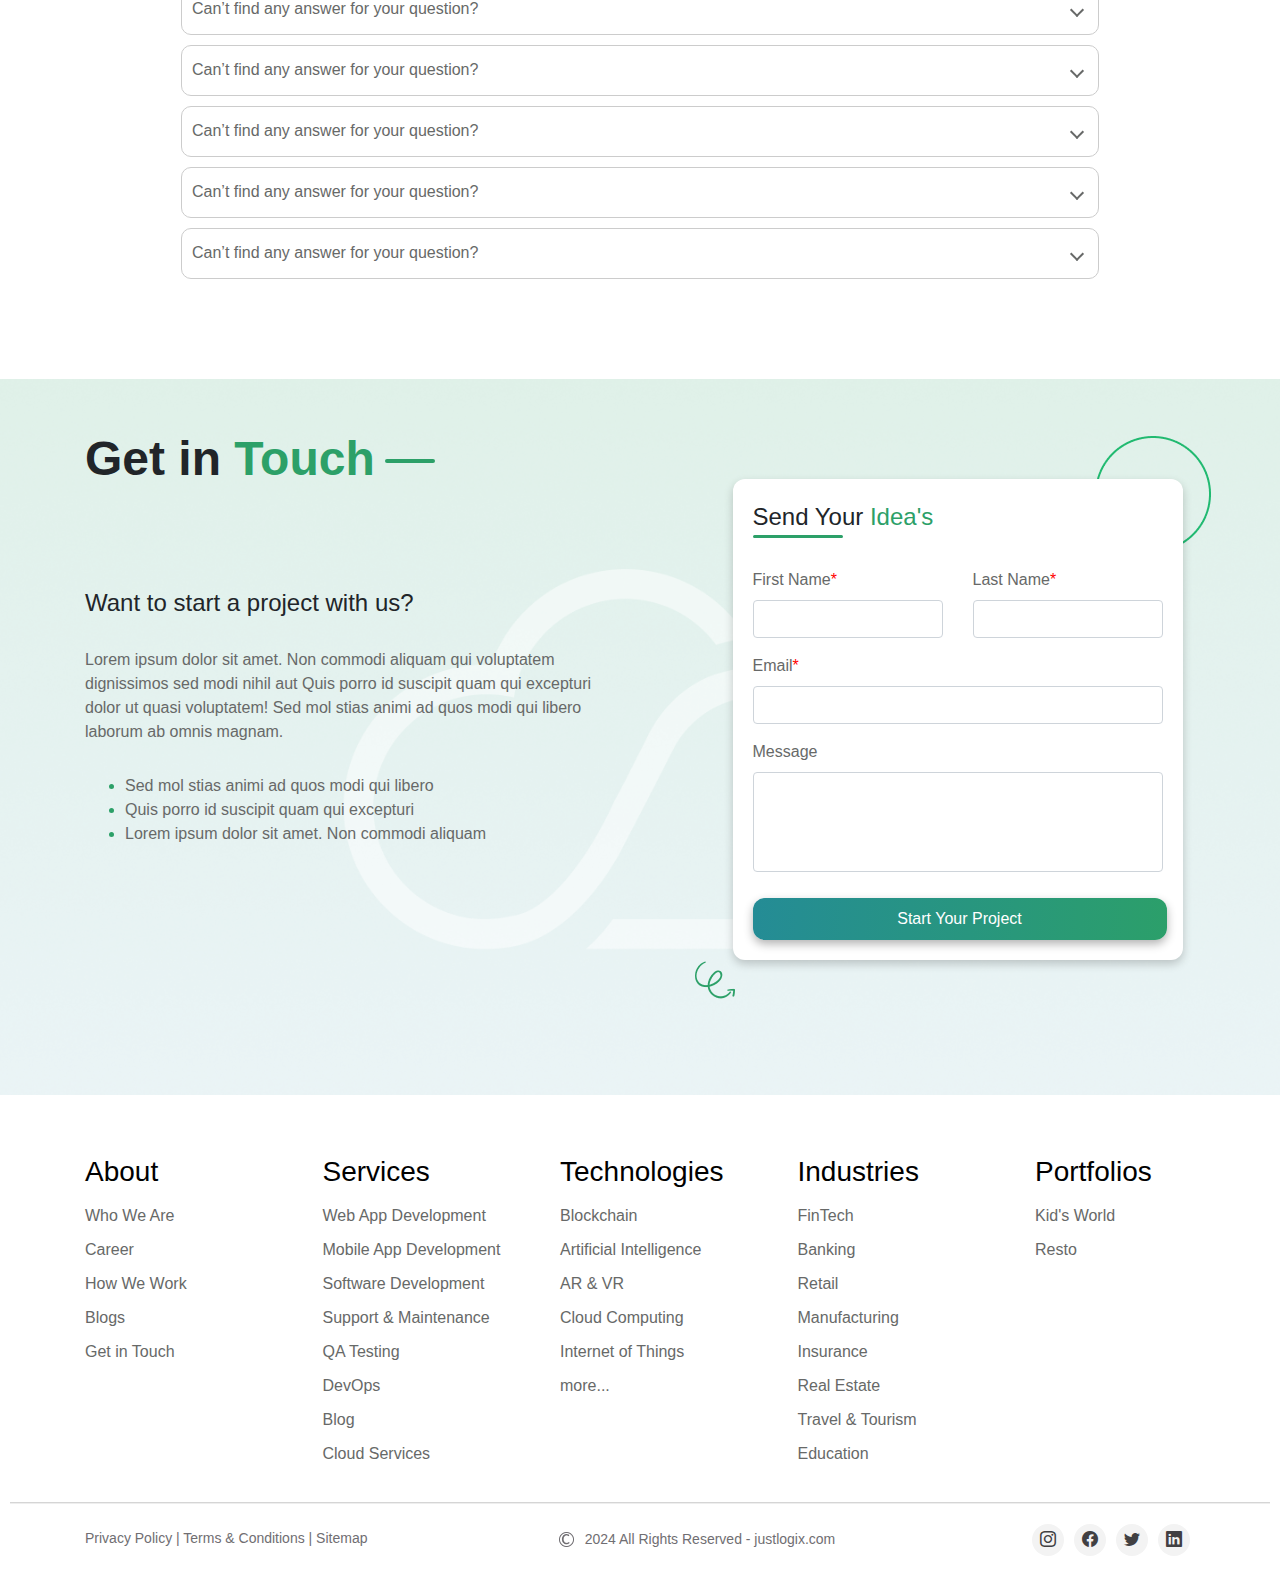
==== commit 25b4168f: "Update index.html" ====
--- a/index.html
+++ b/index.html
@@ -2408,7 +2408,7 @@
         </div>
 
     </footer>
-
+<!-- 
     <script>
         document.addEventListener("DOMContentLoaded", function () {
             // Get all footer columns
@@ -2434,6 +2434,44 @@
             });
         });
 
+    </script> -->
+
+    <script>
+        document.addEventListener("DOMContentLoaded", function () {
+        // Get all footer columns
+        var footerColumns = document.querySelectorAll('.footer-column');
+        var currentOpenMenu = null;
+    
+        // Loop through each footer column
+        footerColumns.forEach(function (column) {
+            // Find the h3 element
+            var h3 = column.querySelector('h3');
+    
+            // Find the ul element
+            var menu = column.querySelector('ul');
+    
+            // Add click event listener to the icon
+            h3.addEventListener('click', function () {
+                // If there's an open menu and it's not the current one, close it
+                if (currentOpenMenu && currentOpenMenu !== menu) {
+                    currentOpenMenu.classList.remove('active');
+                    currentOpenMenu.previousElementSibling.querySelector('i').classList.add('bi-chevron-down');
+                    currentOpenMenu.previousElementSibling.querySelector('i').classList.remove('bi-chevron-up');
+                }
+    
+                // Toggle the active class on the menu when the icon is clicked
+                menu.classList.toggle('active');
+    
+                // Toggle the icon between chevron-down and chevron-up
+                h3.querySelector('i').classList.toggle('bi-chevron-down');
+                h3.querySelector('i').classList.toggle('bi-chevron-up');
+    
+                // Update the current open menu
+                currentOpenMenu = menu.classList.contains('active') ? menu : null;
+            });
+        });
+    });
+    
     </script>
 
     <!-- Bootstrap JS and dependencies -->
--- a/inductries.css
+++ b/inductries.css
@@ -232,7 +232,7 @@
 
 .software-solutions {
   height: 751px;
-  margin-top: 80px !important;
+  margin-top: 100px !important;
 }
 
 .software-solutions-header {
@@ -615,7 +615,7 @@
     background-color: #23899C0D;
     /* height: 811px !important; */
     height: auto !important;
-    margin-top: 40px !important;
+    margin-top: 100px !important;
 
 }
 .scope-container{
@@ -761,7 +761,7 @@
 
 /* Expertise */
 .Expertise-top-div{
-    margin-top: 70px !important;
+    margin-top: 100px !important;
 }
 
 .Expertise-header {
@@ -905,7 +905,7 @@
 .development-container {
     height: 520px !important;
     /* background-color: red; */
-    margin-top: -20px !important;
+    margin-top: 20px !important;
 }
 
 .development-header {
@@ -1047,7 +1047,7 @@
 
 .benefits-container {
     /* height: 520px; */
-    margin-top: 20px !important;
+    margin-top: 100px !important;
 }
 .benefits-container2{
   margin-top: 60px !important;
@@ -1217,7 +1217,7 @@
  .client-main-div{
     height: 396px !important;
     background: #23899C0D;
-    margin-top: 30px !important;
+    margin-top: 100px !important;
     
 }
 .client-card {
@@ -1378,7 +1378,7 @@
 /* end of client section================================== */
 .platform-mainidv{
     height: 540px !important;
-    margin-top: 60px !important;
+    margin-top: 100px !important;
 }
 .platform-header{
 font-size: 40px;
@@ -1418,7 +1418,7 @@
 
 .platform-row {
     display: flex;
-    justify-content:  ;
+    /* justify-content:  ; */
 }
 .platform-maincol{
   margin-top: 30px !important;
@@ -1489,7 +1489,7 @@
 /* our case  */
 
 .casestudies-maindiv{
-  margin-top: -10px !important;
+  margin-top: 80px !important;
 }
 .casestudies-image_display1 {
   display: none;
@@ -1716,7 +1716,7 @@
 /* FAQ  */
 .section13layout{
   width: 100%;
-  /* margin-top: 108px; */
+  margin-top: 38px;
  }
  .section13header{
   width: 100%;
@@ -2337,8 +2337,8 @@
     }
     .footer-menu li:hover,
     .footer h3:hover {
-      color: #676968;
-      font-weight: 0;
+      color: #000000 !important;
+      font-weight: 500 !important;
     }
     .footer-border {
       display: none;
@@ -2370,7 +2370,7 @@
       align-items: center;
     }
     .footer-text1{
-font-size: 16px;
+font-size: 13px;
 font-weight: 400;
 line-height: 20.11px;
 /* text-align: left; */
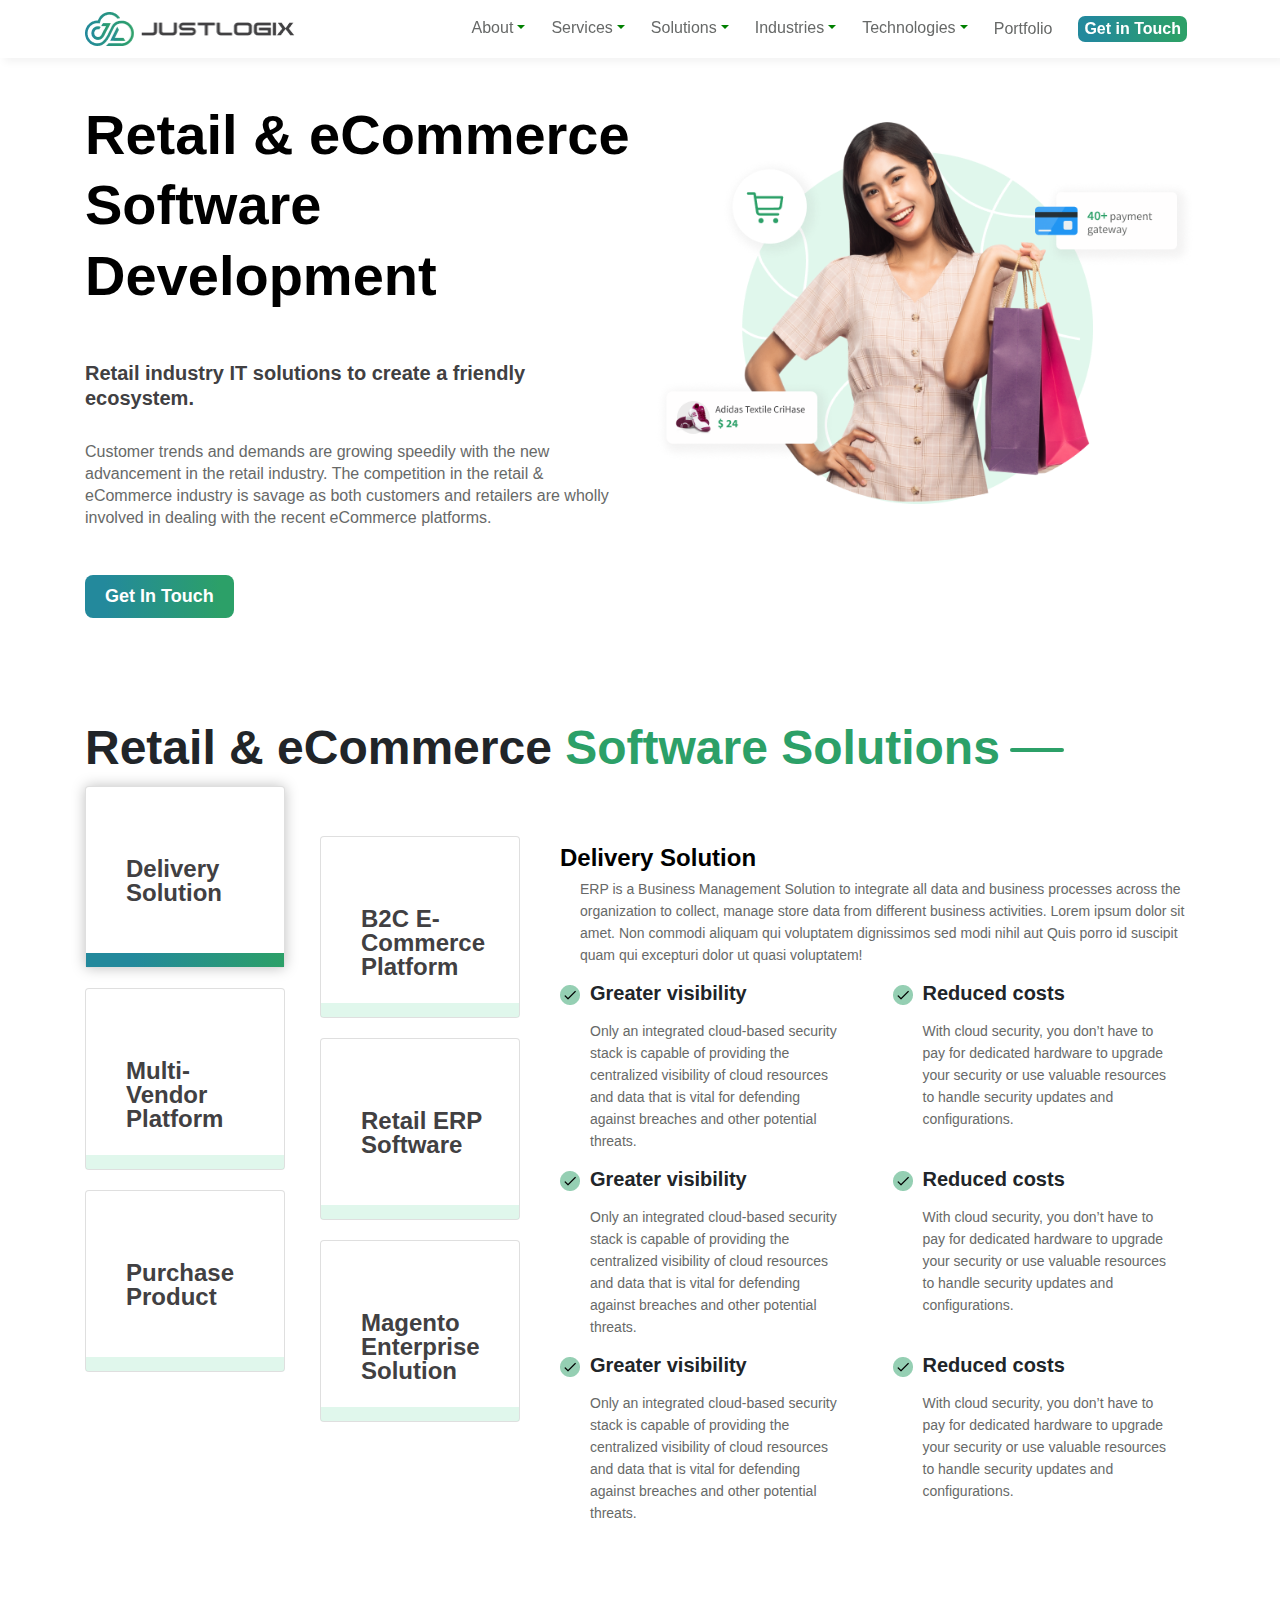
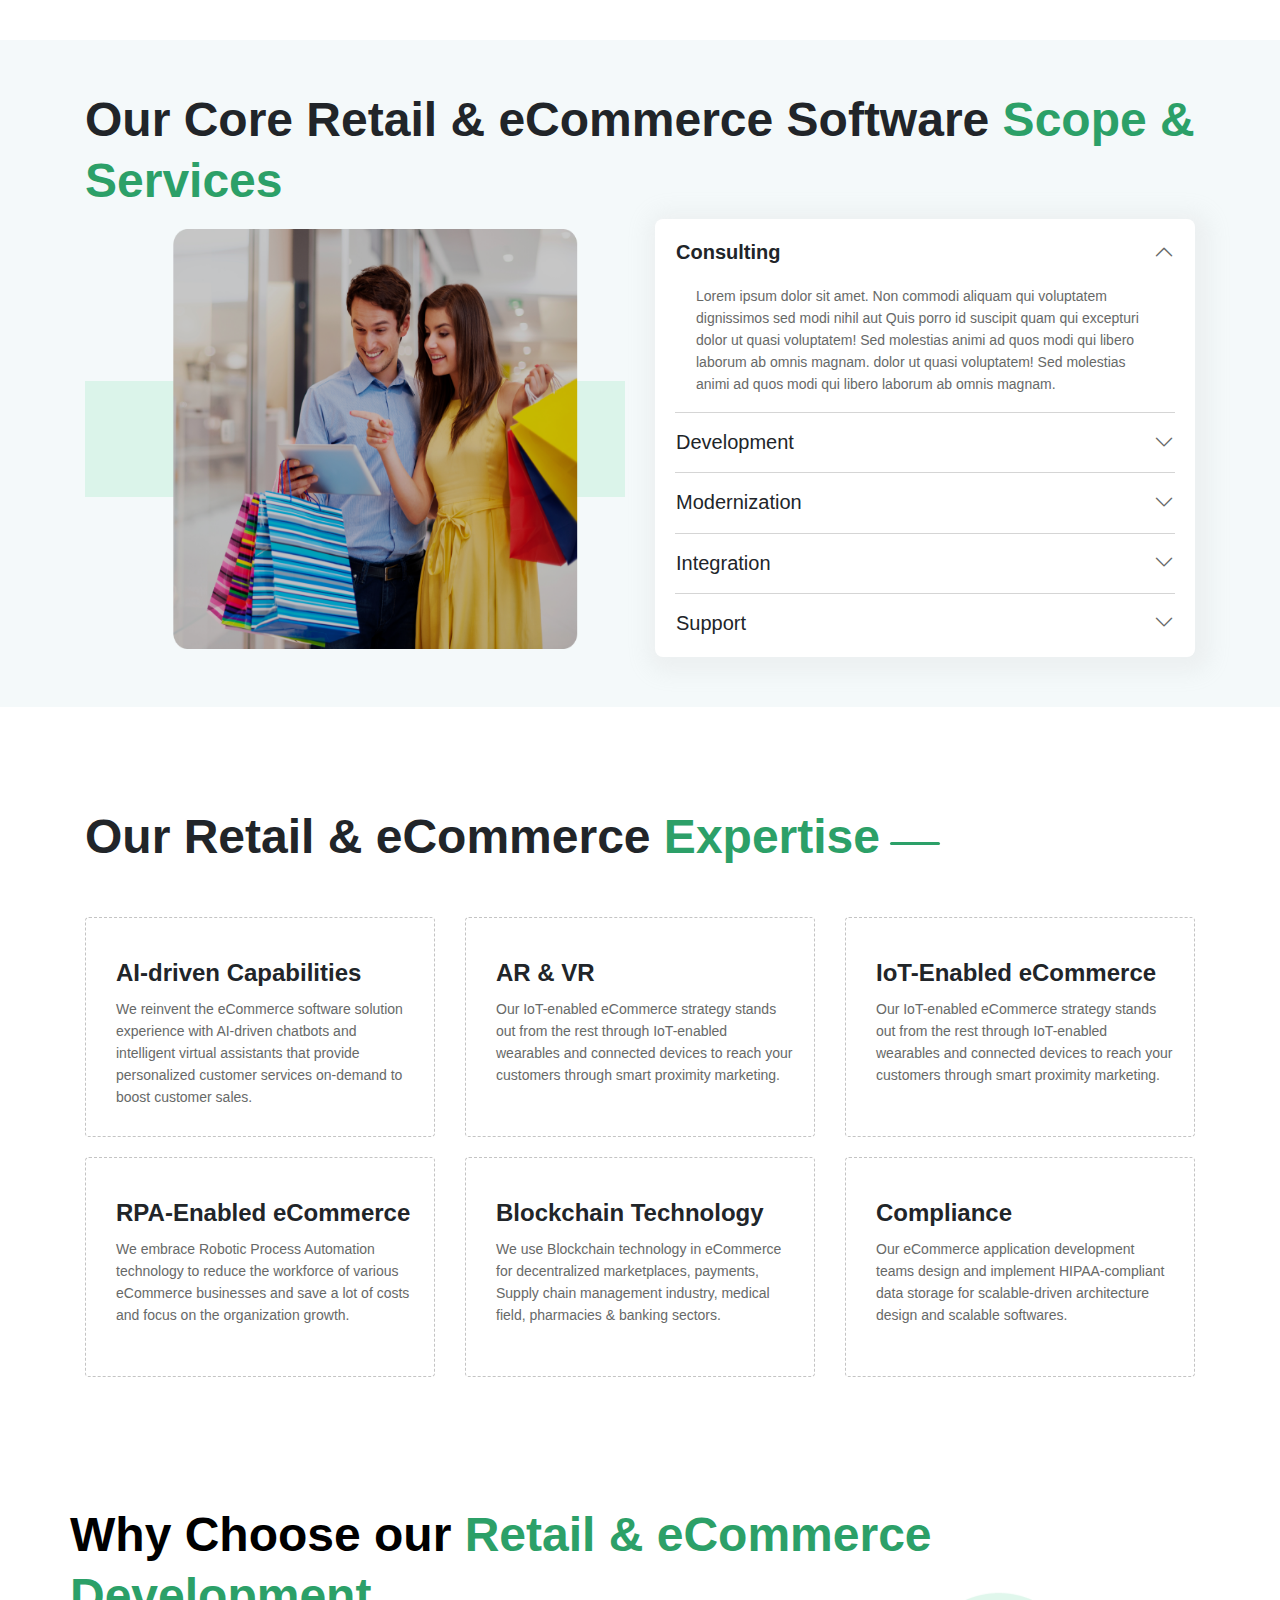
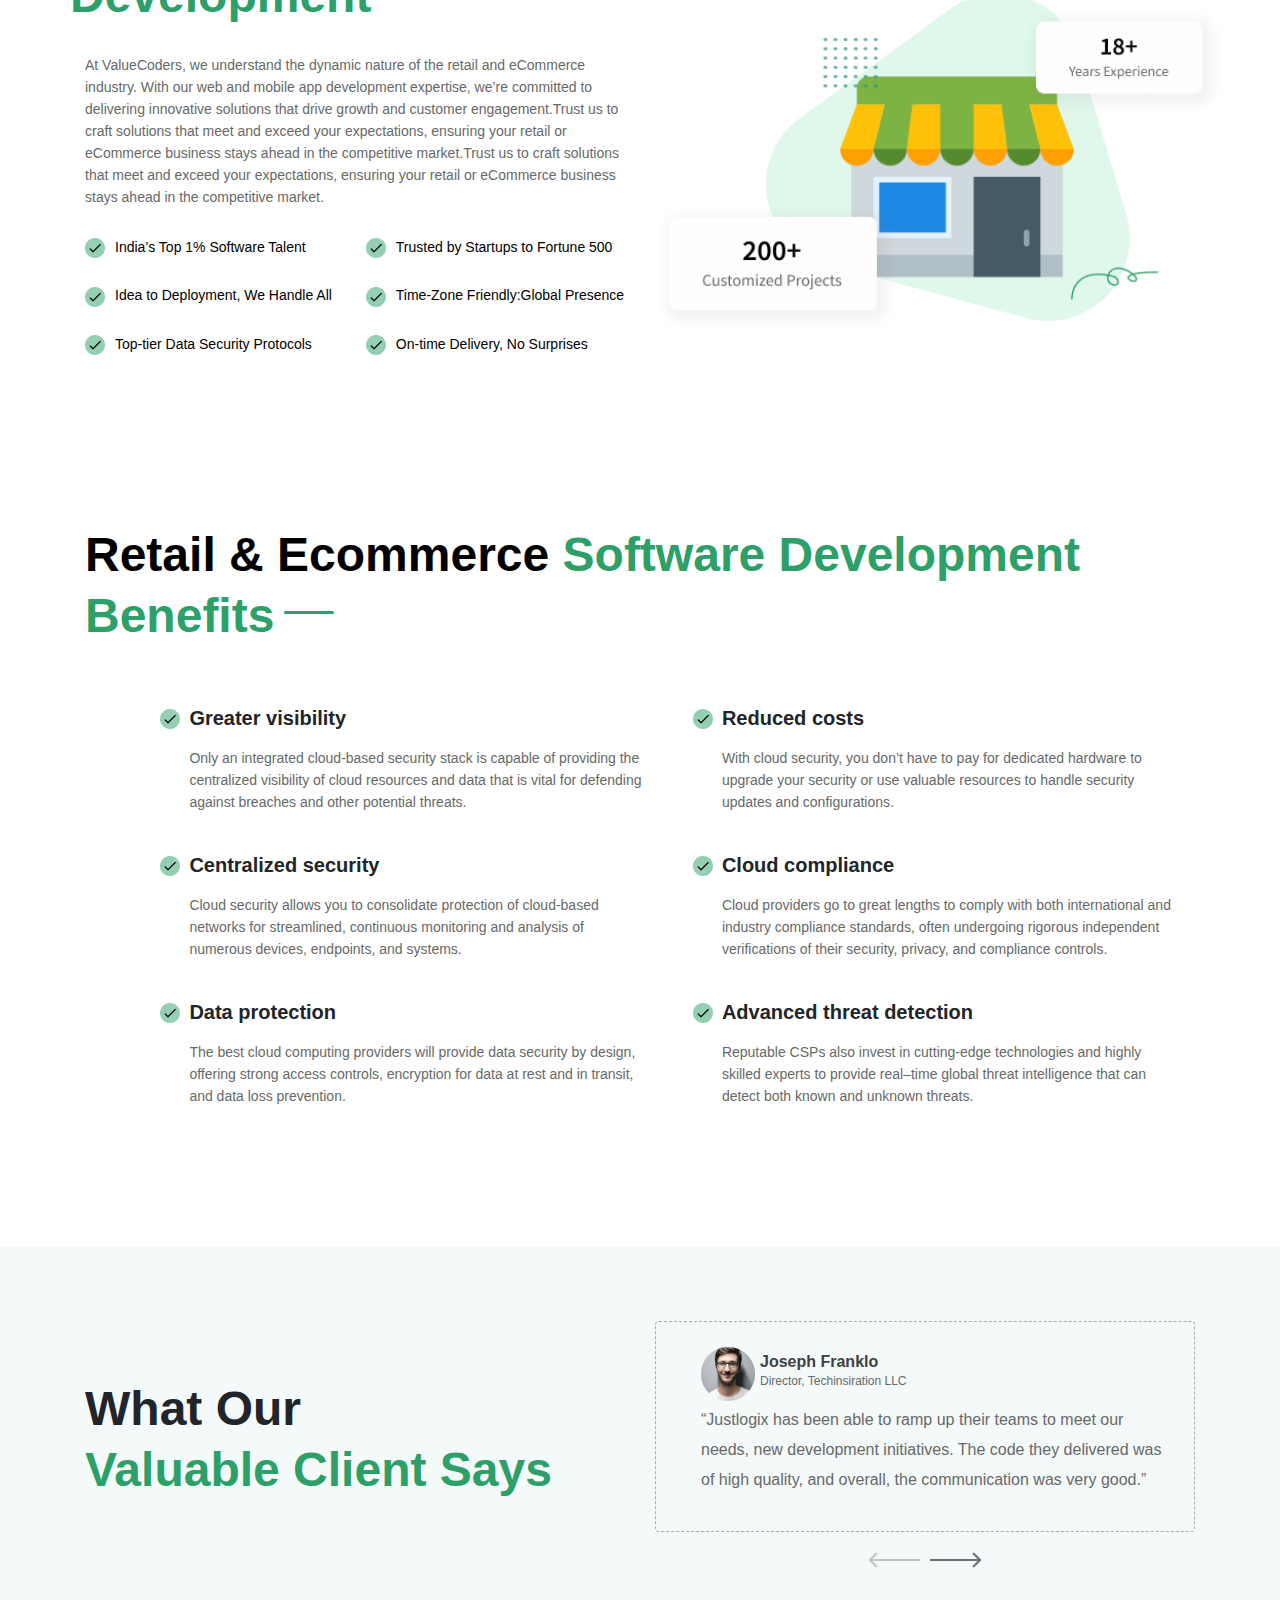
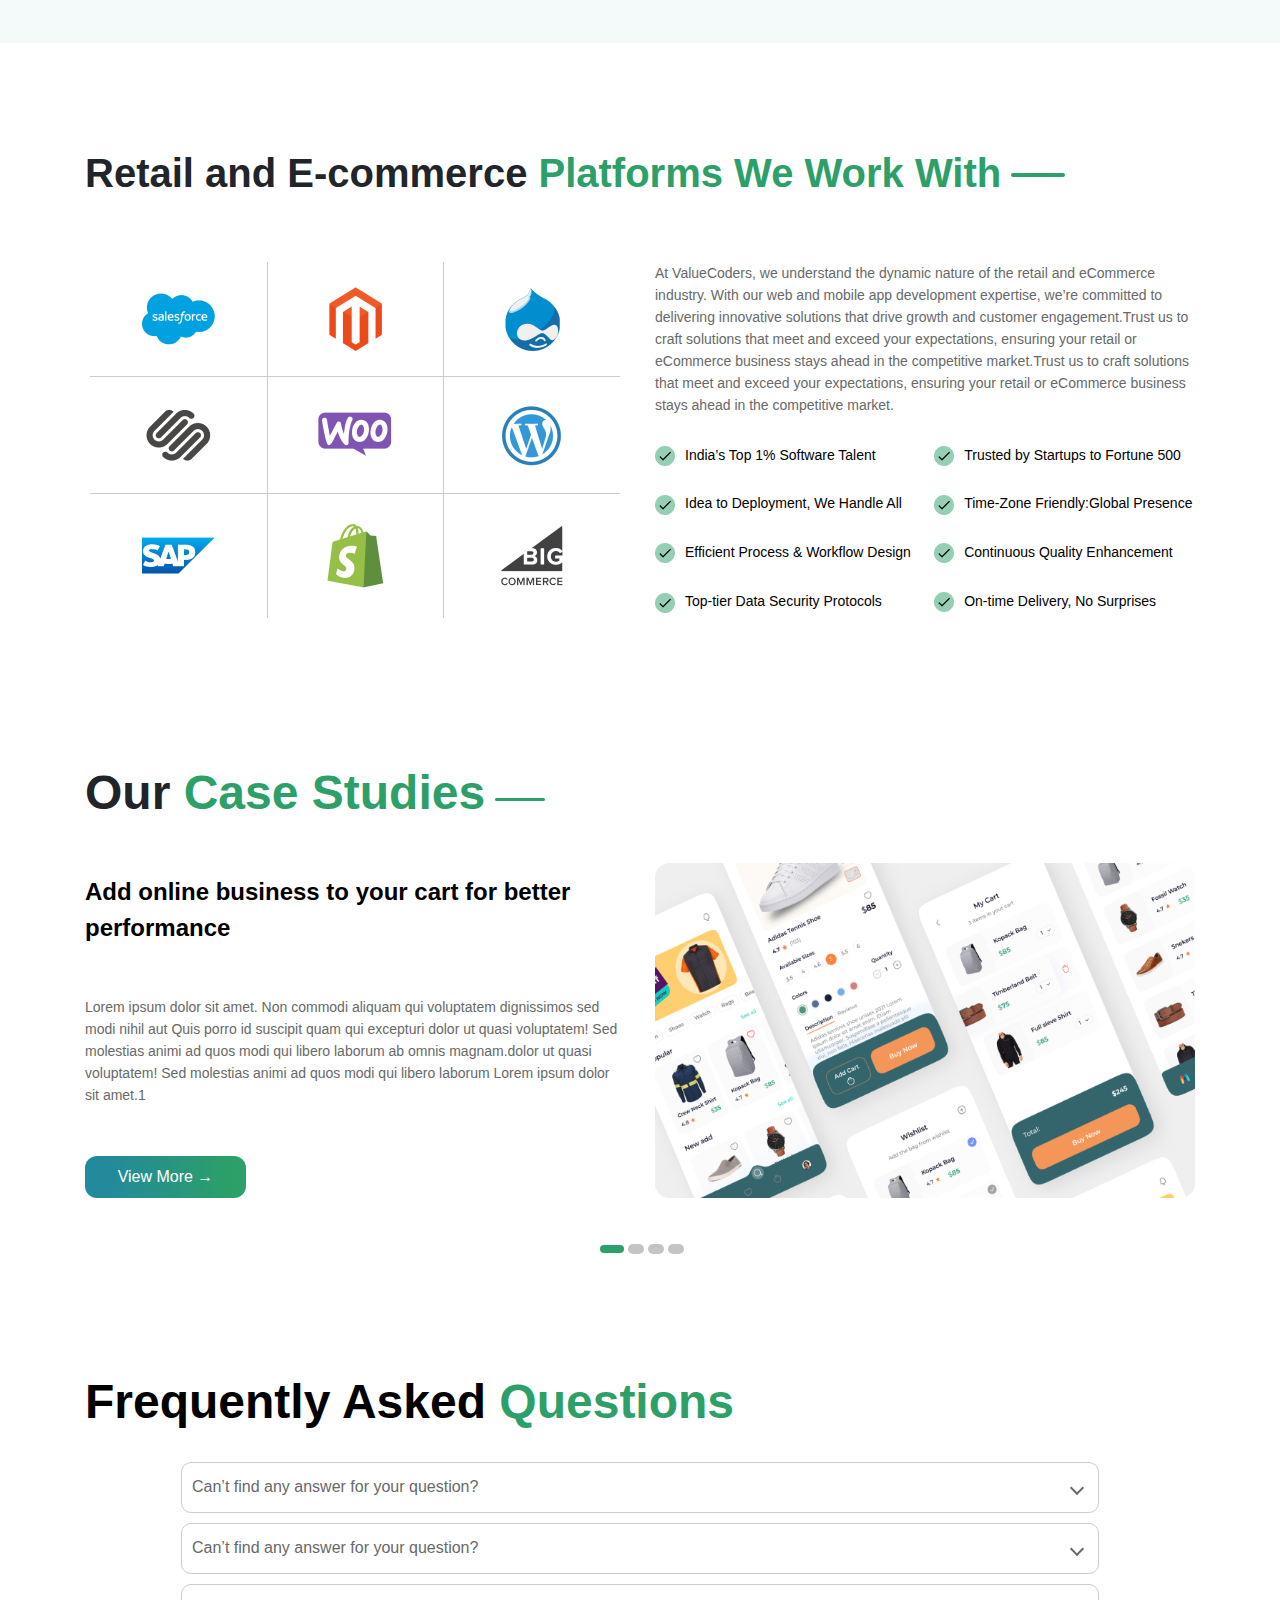
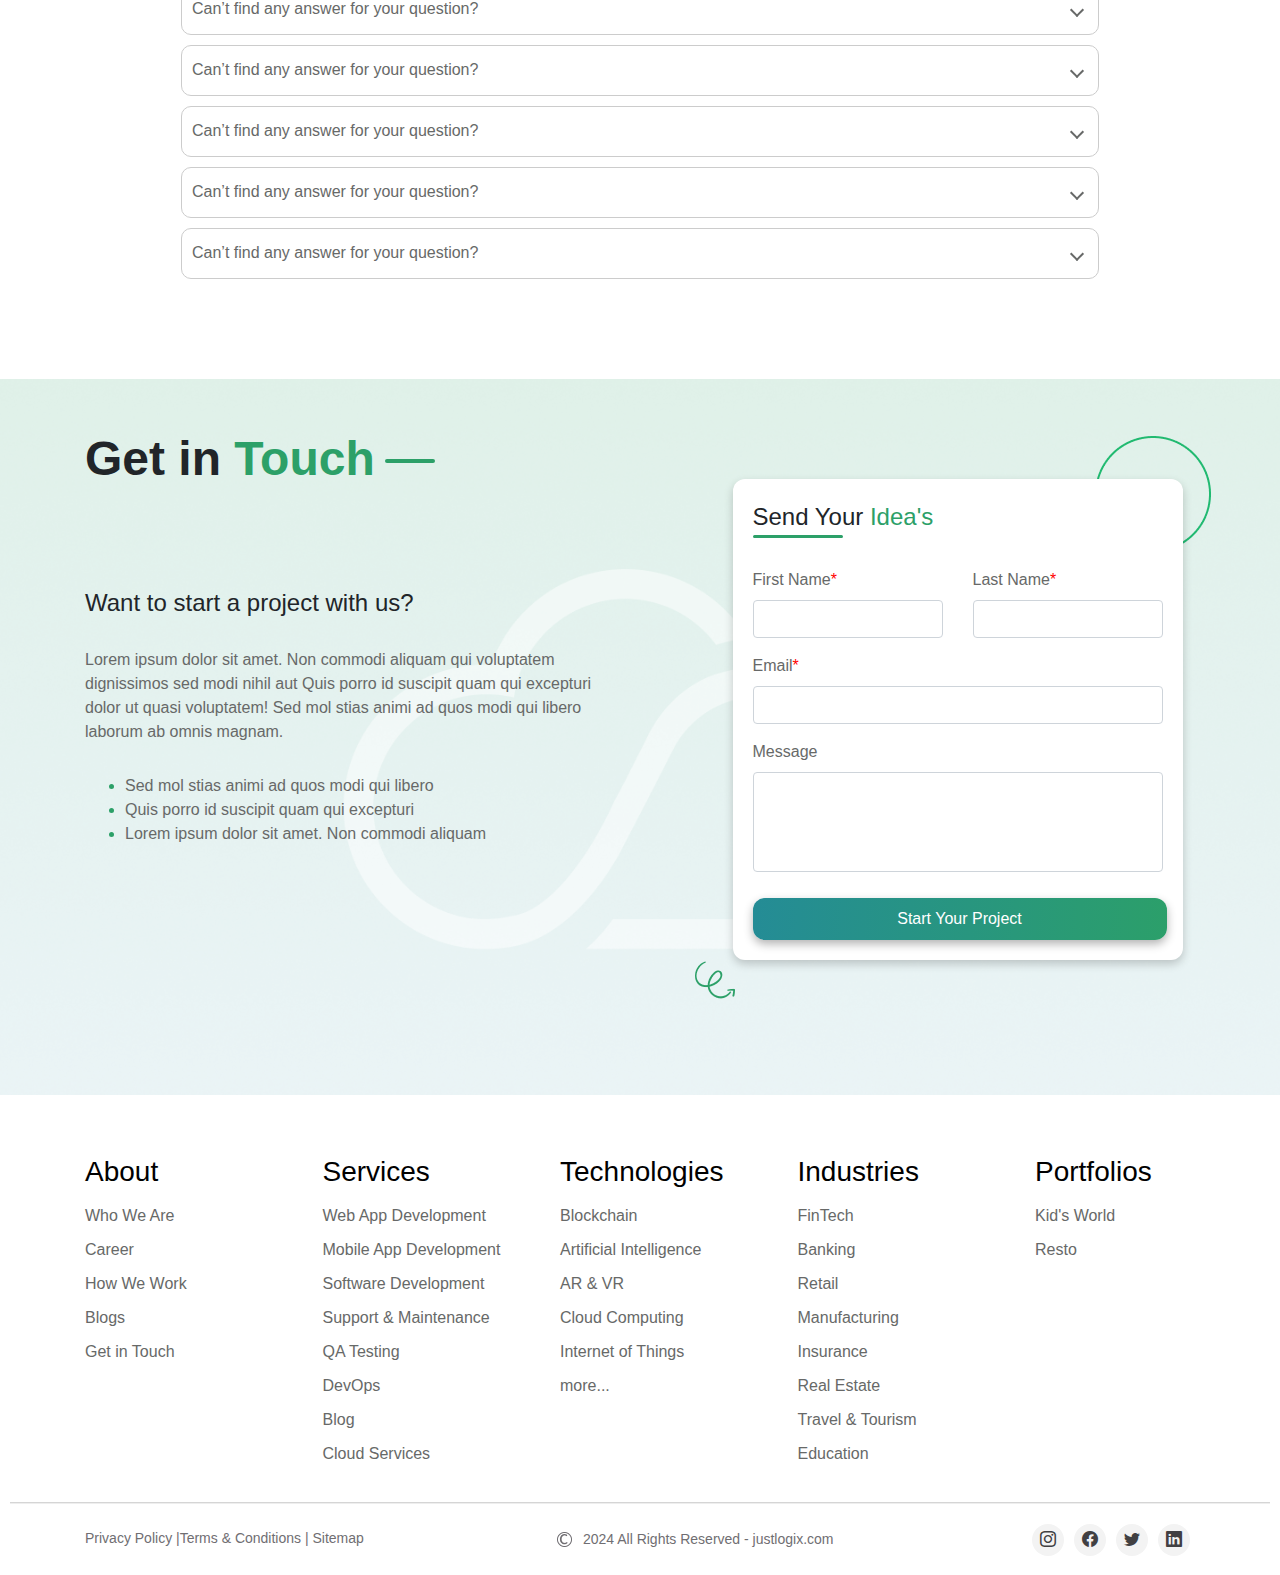
==== commit 9d06fcc1: "Update index.html" ====
--- a/index.html
+++ b/index.html
@@ -2176,53 +2176,57 @@
   </div>
   
 
-
-    <script>
-        document.addEventListener('DOMContentLoaded', function() {
-  const accordionHeaders = document.querySelectorAll('.accordion-header');
-
-  accordionHeaders.forEach(header => {
-      header.addEventListener('click', function() {
-          const accordionItem = this.parentElement;
-          const accordionContent = accordionItem.querySelector('.accordion-content');
-          const accordionToggle = accordionItem.querySelector('.accordion-toggle').querySelector('.arrow');
-
-          if (accordionContent.style.display === 'block') {
-              accordionContent.style.display = 'none';
-              accordionToggle.classList.remove('up');
-              accordionToggle.classList.add('down');
-          } else {
-              accordionContent.style.display = 'block';
-              accordionToggle.classList.remove('down');
-              accordionToggle.classList.add('up');
-          }
-      });
-  });
+  <script>
+    document.addEventListener('DOMContentLoaded', function () {
+const accordionHeaders = document.querySelectorAll('.accordion-header');
+let currentOpenAccordion = null;
+
+accordionHeaders.forEach(header => {
+    header.addEventListener('click', function () {
+        const accordionItem = this.parentElement;
+        const accordionContent = accordionItem.querySelector('.accordion-content');
+        const accordionToggle = accordionItem.querySelector('.accordion-toggle').querySelector('.arrow');
+
+        // If there's an open accordion and it's not the current one, close it
+        if (currentOpenAccordion && currentOpenAccordion !== accordionItem) {
+            const openContent = currentOpenAccordion.querySelector('.accordion-content');
+            const openToggle = currentOpenAccordion.querySelector('.accordion-toggle .arrow');
+
+            openContent.style.display = 'none';
+            openToggle.classList.remove('up');
+            openToggle.classList.add('down');
+
+            // Remove active class and reset styles for the previously open accordion header
+            currentOpenAccordion.querySelector('.accordion-header').classList.remove('active');
+            openToggle.classList.remove('white');
+            currentOpenAccordion.querySelector('.accordion-header').classList.remove('white');
+        }
+
+        // Toggle the current accordion content and arrow
+        if (accordionContent.style.display === 'block') {
+            accordionContent.style.display = 'none';
+            accordionToggle.classList.remove('up');
+            accordionToggle.classList.add('down');
+            this.classList.remove('active');
+            accordionToggle.classList.remove('white');
+            this.classList.remove('white');
+
+            currentOpenAccordion = null;
+        } else {
+            accordionContent.style.display = 'block';
+            accordionToggle.classList.remove('down');
+            accordionToggle.classList.add('up');
+            this.classList.add('active');
+            accordionToggle.classList.add('white');
+            this.classList.add('white');
+
+            currentOpenAccordion = accordionItem;
+        }
+    });
 });
-
-// script.js
-document.addEventListener('DOMContentLoaded', function() {
-  const accordionItems = document.querySelectorAll('.accordion-header');
-
-  accordionItems.forEach(item => {
-      item.addEventListener('click', function() {
-          // Toggle active class on the clicked accordion item
-          this.classList.toggle('active');
-          
-          // Toggle arrow color
-          const accordionToggle = this.querySelector('.accordion-toggle').querySelector('.arrow');
-          accordionToggle.classList.toggle('white');
-
-          // Toggle text color
-          const accordionHeader = this.querySelector('.accordion-header');
-          accordionHeader.classList.toggle('white');
-      });
-  });
 });
 
-
-
-    </script>
+</script>
 
     <!-- FAQ   section end-->
     <!-- form  -->
@@ -2381,7 +2385,7 @@
         <div class="container">
             <div class="row justify-content-between footer-bottom-content">
                 <div class="col-md-auto">
-                    <p class="mb-0 footer-text1">Privacy Policy | Terms & Conditions | Sitemap</p>
+                    <p  class="mb-0 footer-text1"><a href="#" style="color: #706E72;">Privacy Policy </a>|<a href="#" style="color: #706E72;">Terms & Conditions </a>|<a href="#" style="color: #706E72;"> Sitemap </a></p>
                 </div>
                 <!-- <div class="col-md-auto d-flex justify-content-center" >
                     <p class="footer-text2"><span class="copysymbol">&copy;
